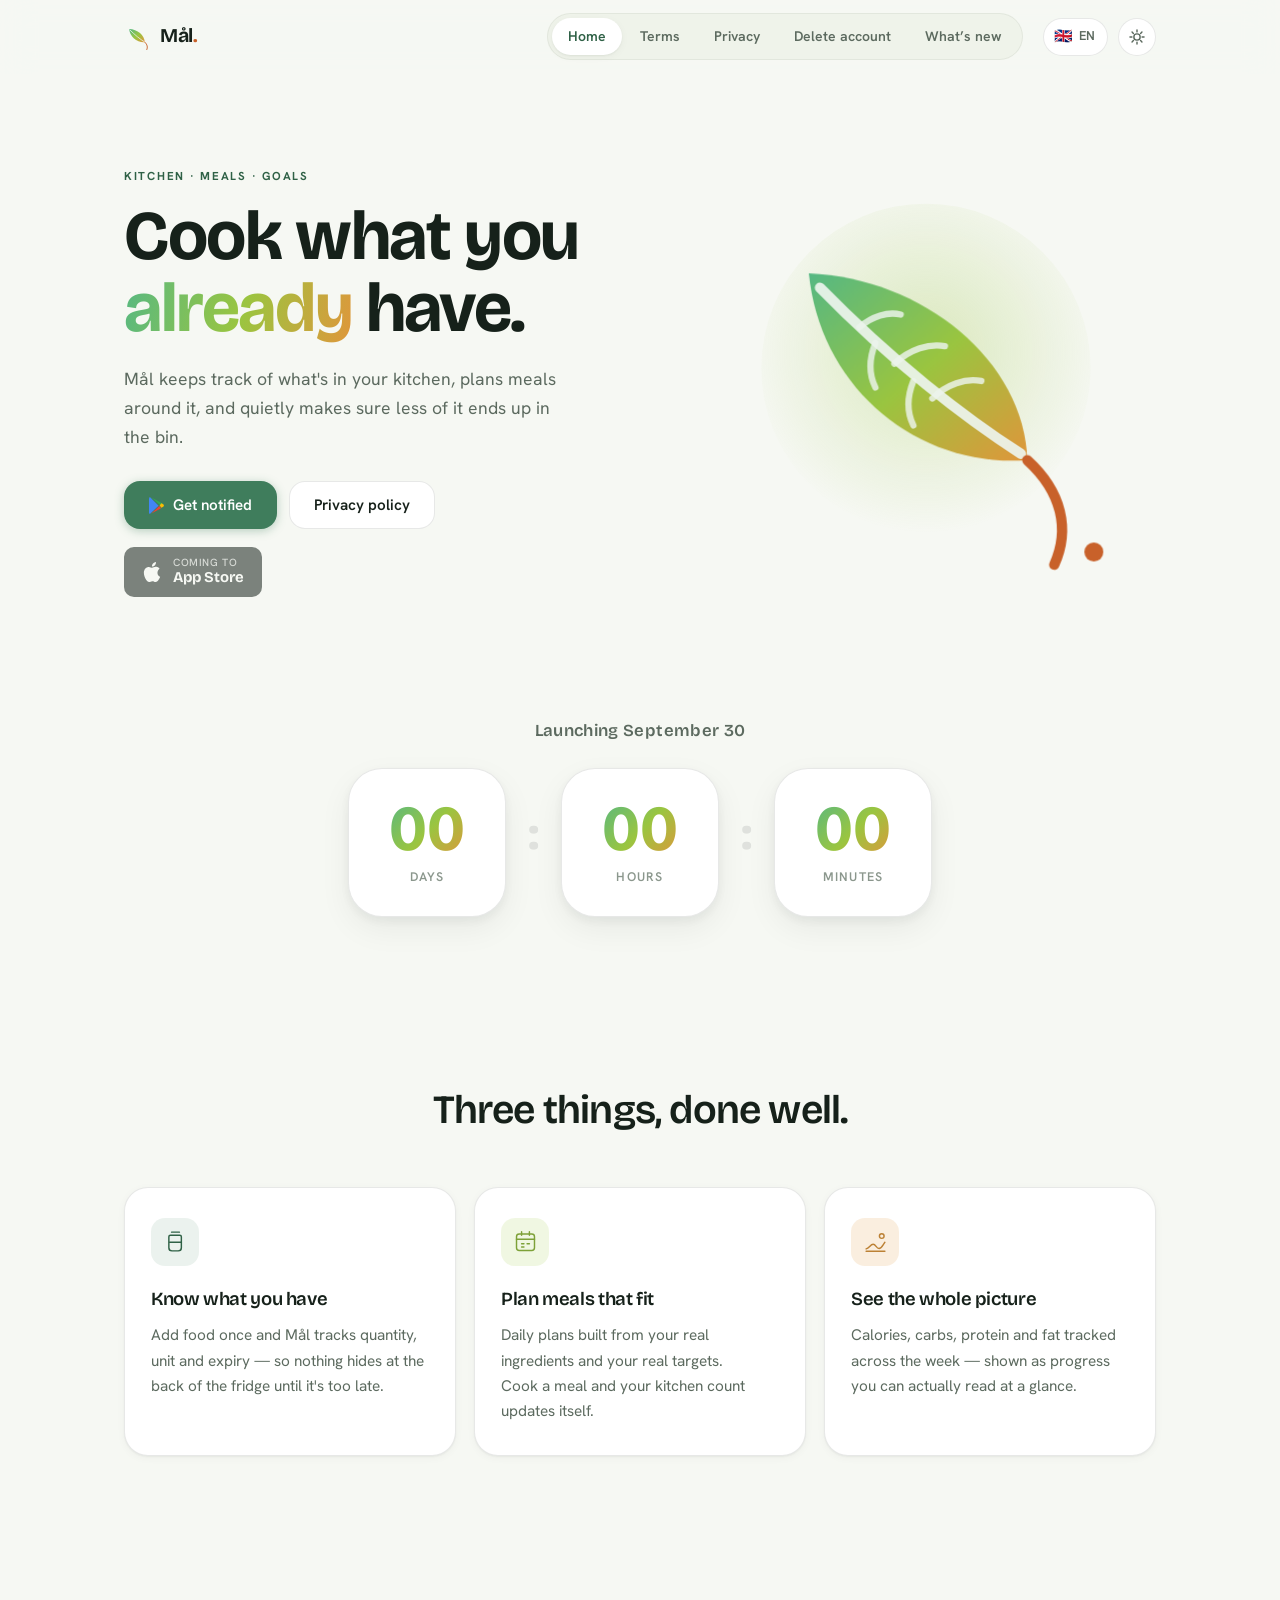
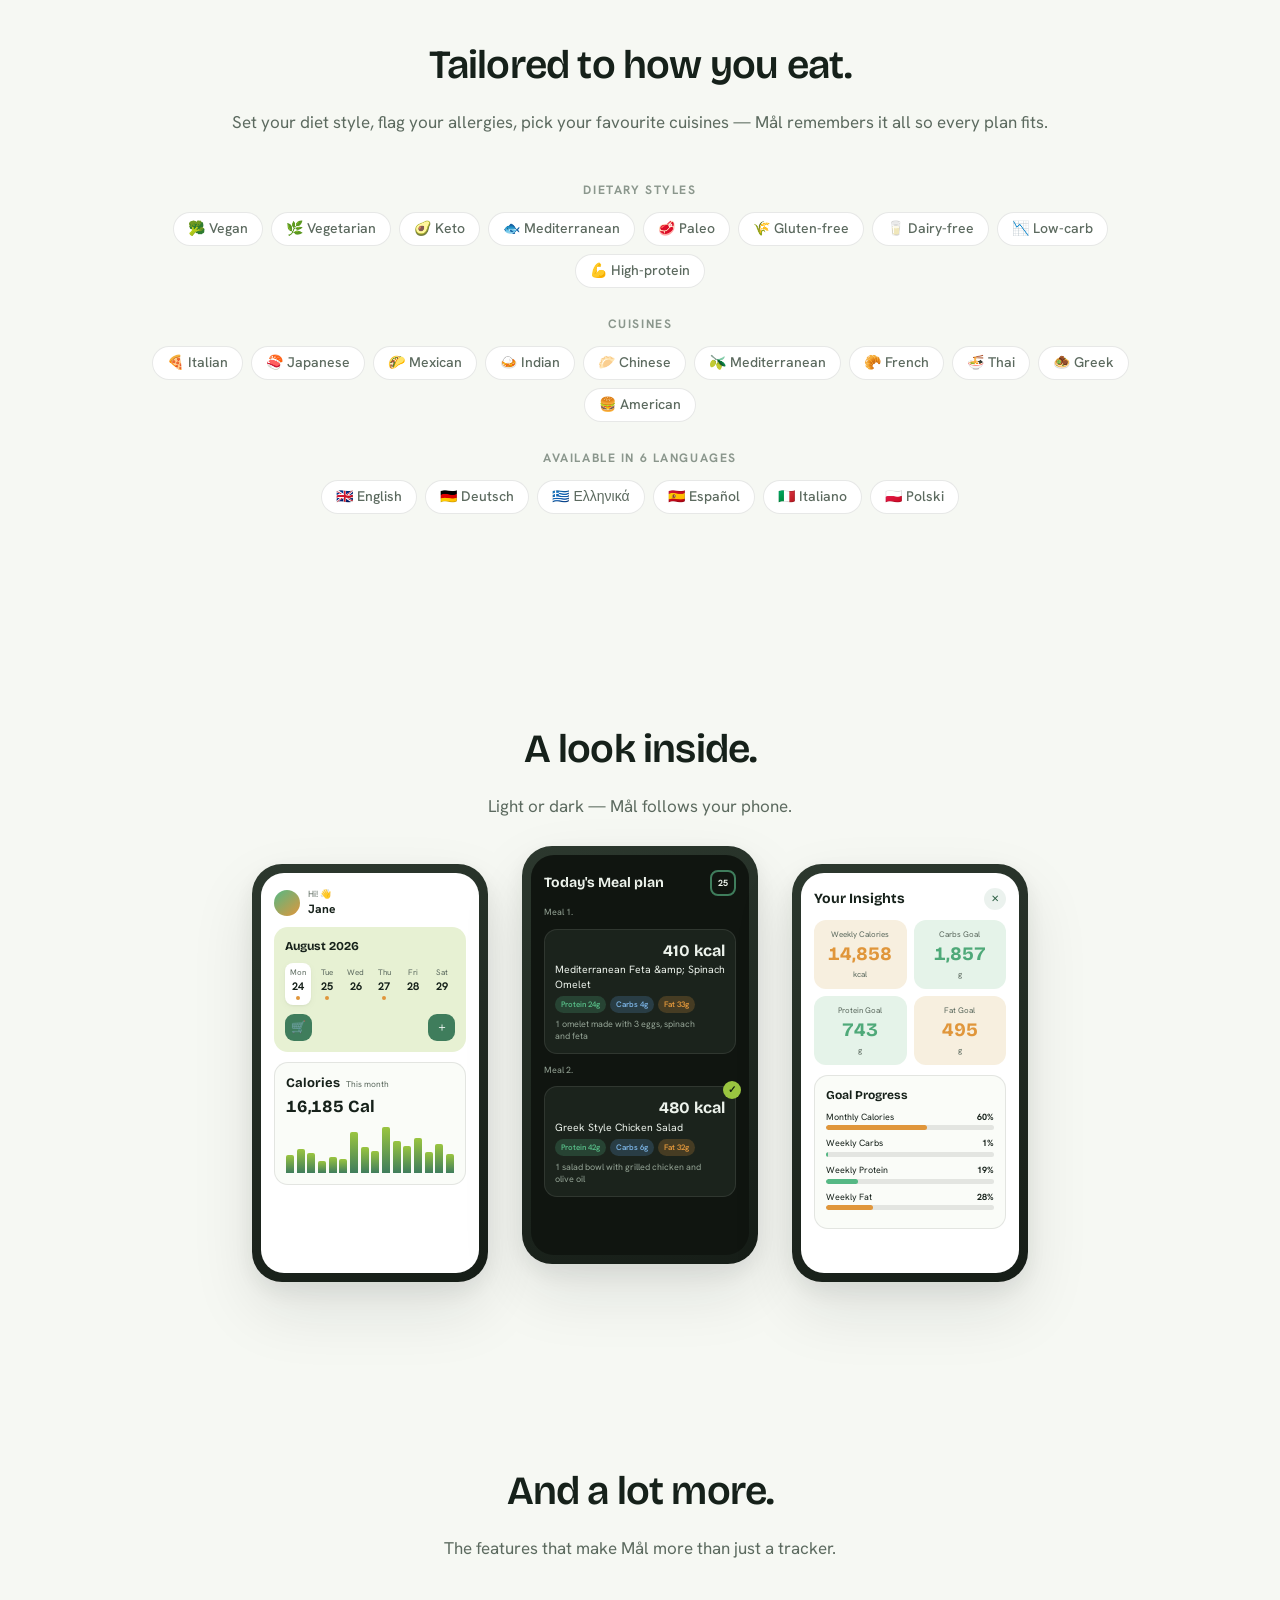
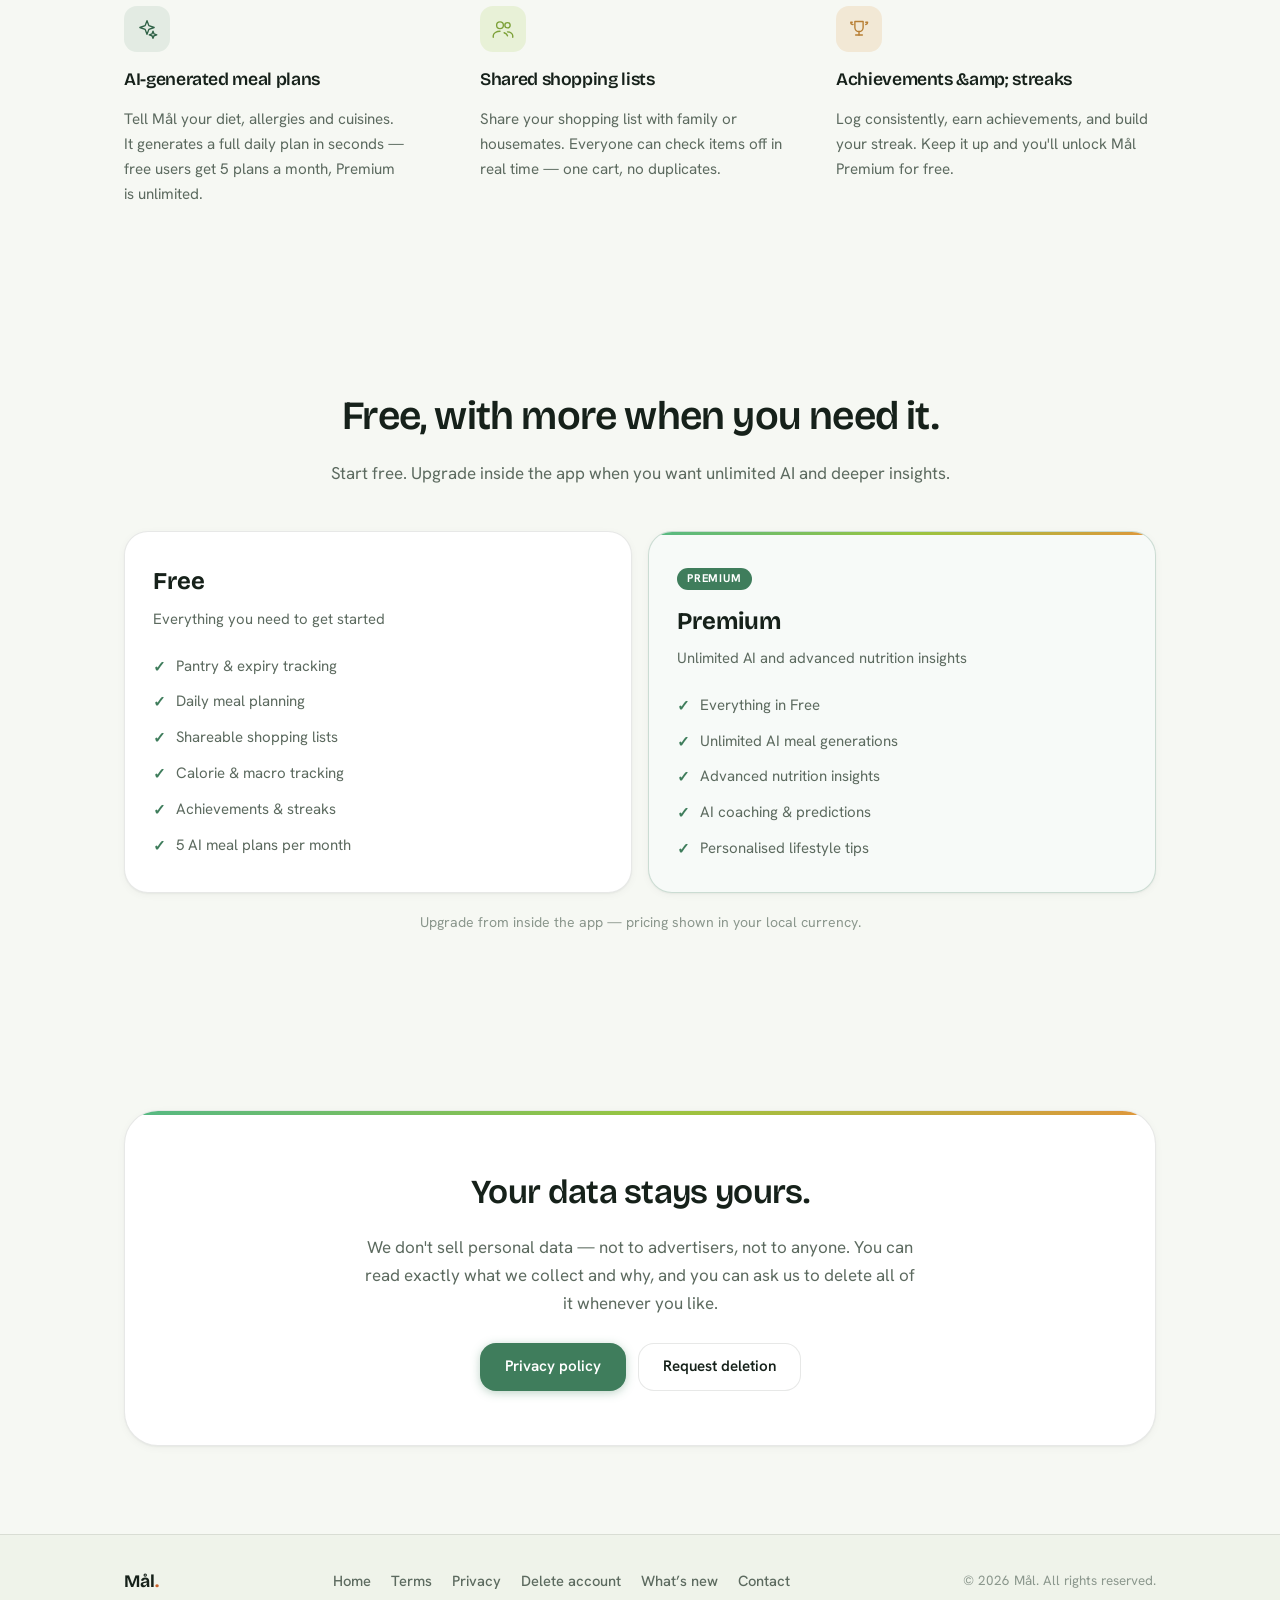
==== index.html @ 72c920ce "Resolve merge conflict - take remote version" ====
﻿<!DOCTYPE html>
<html lang="en">
<head>
<meta charset="UTF-8">
<meta name="viewport" content="width=device-width, initial-scale=1.0">
<title>Mål — Plan meals, waste less</title>
<meta name="description" content="Mål helps you plan meals around what you already have. Track your kitchen, hit your nutrition goals, and throw less away.">
<meta name="theme-color" content="#1F3D2B">

<meta property="og:title" content="Mål — Plan meals, waste less">
<meta property="og:description" content="Plan meals around what you already have. Track your kitchen, hit your goals, throw less away.">
<meta property="og:type" content="website">
<meta property="og:url" content="https://harryking87.github.io/pantree-policy/">

<link rel="icon" href="assets/img/favicon.svg" type="image/svg+xml">
<link rel="apple-touch-icon" sizes="180x180" href="assets/img/apple-touch-icon.png">

<link rel="preconnect" href="https://fonts.googleapis.com">
<link rel="preconnect" href="https://fonts.gstatic.com" crossorigin>
<link href="https://fonts.googleapis.com/css2?family=Bricolage+Grotesque:opsz,wght@12..96,500;12..96,600;12..96,700&family=Hanken+Grotesk:wght@400;500;600;700&display=swap" rel="stylesheet">

<link rel="stylesheet" href="assets/css/styles.css?v=0.5.8">

<!-- Apply the saved theme before first paint, otherwise anyone who has
     toggled to dark sees a flash of the light theme on every load.
     Must stay inline and blocking, and must stay above the stylesheet's
     first use. Colour transitions stay off until after load (see .theme-anim). -->
<script>
  (function () {
    try {
      var t = localStorage.getItem('mal-theme');
      if (t === 'dark' || t === 'light') {
        document.documentElement.setAttribute('data-theme', t);
      }
    } catch (e) { /* storage blocked — fall through to the OS preference */ }
  })();
</script>
</head>
<body>

<a class="skip-link" href="#view-root" data-i18n="nav.skip">Skip to content</a>

<!-- ══════════════════════ TOP BAR ══════════════════════ -->
<header class="topbar" id="topbar">
  <div class="topbar-inner">

    <a class="wordmark" href="#/" data-link="home" aria-label="Mål — home">
      <span class="wordmark-leaf" aria-hidden="true">
        <svg viewBox="0 0 200 200" role="presentation">
          <defs>
            <linearGradient id="wm-grad" x1="0" y1="0" x2="1" y2="1">
              <stop offset="0%"   stop-color="#55B884"/>
              <stop offset="52%"  stop-color="#9AC540"/>
              <stop offset="100%" stop-color="#E0963B"/>
            </linearGradient>
          </defs>
          <path d="M38,44 C100,46 152,90 154,142 C96,146 44,104 38,44 Z" fill="url(#wm-grad)"/>
          <path d="M44,52 C82,90 120,120 150,139" fill="none" stroke="#EAF3EC" stroke-width="7" stroke-linecap="round" opacity=".85"/>
          <path d="M154,142 C173,159 177,180 169,197" fill="none" stroke="#C8612A" stroke-width="7" stroke-linecap="round"/>
        </svg>
      </span>
      <span class="wordmark-text">Mål<span class="wordmark-dot">.</span></span>
    </a>

    <nav class="tabs" id="tabs" aria-label="Sections">
      <span class="tab-pill" id="tab-pill" aria-hidden="true"></span>
      <a class="tab" href="#/"        data-link="home"     role="tab" data-i18n="nav.home">Home</a>
      <a class="tab" href="#/terms"   data-link="terms"    role="tab" data-i18n="nav.terms">Terms</a>
      <a class="tab" href="#/privacy" data-link="privacy"  role="tab" data-i18n="nav.privacy">Privacy</a>
      <a class="tab" href="#/delete"  data-link="delete"   role="tab" data-i18n-html="nav.delete">Delete&nbsp;account</a>
      <a class="tab" href="#/releases" data-link="releases" role="tab" data-i18n-html="nav.releases">What&#8217;s&nbsp;new</a>
    </nav>

    <div class="topbar-controls">
      <div class="lang-switch" id="lang-switch">
        <button class="lang-toggle" id="lang-toggle" type="button" aria-haspopup="listbox" aria-expanded="false" aria-label="Change language" title="Change language" data-i18n-attr-aria-label="nav.langToggle" data-i18n-attr-title="nav.langToggle">
          <span class="lang-flag" id="lang-flag" aria-hidden="true">🇬🇧</span>
          <span class="lang-code" id="lang-code">EN</span>
        </button>
        <ul class="lang-menu" id="lang-menu" role="listbox" aria-label="Select language" hidden>
          <li role="option" data-lang="en"><span aria-hidden="true">🇬🇧</span> English</li>
          <li role="option" data-lang="de"><span aria-hidden="true">🇩🇪</span> Deutsch</li>
          <li role="option" data-lang="el"><span aria-hidden="true">🇬🇷</span> Ελληνικά</li>
          <li role="option" data-lang="es"><span aria-hidden="true">🇪🇸</span> Español</li>
          <li role="option" data-lang="it"><span aria-hidden="true">🇮🇹</span> Italiano</li>
          <li role="option" data-lang="pl"><span aria-hidden="true">🇵🇱</span> Polski</li>
        </ul>
      </div>

      <button class="theme-toggle" id="theme-toggle" type="button" aria-label="Switch colour theme" title="Switch colour theme" data-i18n-attr-aria-label="nav.themeToggle" data-i18n-attr-title="nav.themeToggle">
        <svg class="ico-sun" viewBox="0 0 24 24" aria-hidden="true"><circle cx="12" cy="12" r="4.2"/><g stroke-linecap="round"><path d="M12 2.6v2.6"/><path d="M12 18.8v2.6"/><path d="M2.6 12h2.6"/><path d="M18.8 12h2.6"/><path d="M5.4 5.4l1.8 1.8"/><path d="M16.8 16.8l1.8 1.8"/><path d="M18.6 5.4l-1.8 1.8"/><path d="M7.2 16.8l-1.8 1.8"/></g></svg>
        <svg class="ico-moon" viewBox="0 0 24 24" aria-hidden="true"><path d="M20 14.2A8.2 8.2 0 019.8 4a8.4 8.4 0 108.9 12.6"/></svg>
      </button>
    </div>

  </div>
</header>


<main id="view-root">

<!-- ══════════════════════ HOME ══════════════════════ -->
<section class="view" data-view="home" aria-labelledby="home-h1">

  <div class="hero">
    <div class="hero-copy">
      <p class="eyebrow" data-stagger="1" data-i18n="home.eyebrow">Kitchen · Meals · Goals</p>
      <h1 class="hero-title" id="home-h1" data-stagger="2" data-i18n-html="home.heroTitle">
        Cook what you<br><em>already</em> have.
      </h1>
      <p class="hero-sub" data-stagger="3" data-i18n="home.heroSub">
        Mål keeps track of what's in your kitchen, plans meals around it,
        and quietly makes sure less of it ends up in the bin.
      </p>
      <div class="hero-actions" data-stagger="4">
        <a class="btn btn-primary" href="https://play.google.com/store/apps/details?id=com.harry.pantree" target="_blank" rel="noopener noreferrer" data-i18n-attr-aria-label="home.ctaPlayAria" aria-label="Google Play Store"><svg viewBox="0 0 24 24" aria-hidden="true" style="width:17px;height:17px;vertical-align:middle;margin-right:7px;display:inline-block;flex-shrink:0"><path fill="#4285F4" d="M1.22,0L13.47,12.25L1.22,24C0.5,23.56 0,22.79 0,21.87V2.13C0,1.21 0.5,0.44 1.22,0Z"/><path fill="#34A853" d="M3.38,0.55L19.66,9.42L17.05,12.66Z"/><path fill="#FBBC04" d="M19.95,10.08L17.58,8.76L14.97,12L17.58,15.24L19.95,13.92C20.64,13.62 21.09,12.96 21.09,12 21.09,11.04 20.64,10.38 19.95,10.08Z"/><path fill="#EA4335" d="M3.38,23.45L17.05,16L14.44,12.76Z"/></svg><span data-i18n="home.ctaPlay">Get notified</span></a>
        <a class="btn btn-ghost" href="#/privacy" data-link="privacy" data-i18n="common.privacyPolicy">Privacy policy</a>
      </div>
      <div class="store-badges" data-stagger="6" aria-label="Also available on">
        <a class="store-badge store-badge--ios" href="#" aria-label="App Store — coming soon" tabindex="-1">
          <svg viewBox="0 0 814 1000" aria-hidden="true"><path fill="currentColor" d="M788.1 340.9c-5.8 4.5-108.2 62.2-108.2 190.5 0 148.4 130.3 200.9 134.2 202.2-.6 3.2-20.7 71.9-68.7 141.9-42.8 61.6-87.5 123.1-155.5 123.1s-85.5-39.5-164-39.5c-76.5 0-103.7 40.8-165.9 40.8s-105.6-57-155.5-127C46.7 790.7 0 663 0 541.8c0-194.4 126.4-297.5 250.8-297.5 66.1 0 121.2 43.4 162.7 43.4 39.5 0 101.1-46 176.3-46 28.5 0 130.9 2.6 198.3 99.2zm-234-181.5c31.1-36.9 53.1-88.1 53.1-139.3 0-7.1-.6-14.3-1.9-20.1-50.6 1.9-110.8 33.7-147.1 75.8-28.5 32.4-55.1 83.6-55.1 135.5 0 7.8 1.3 15.6 1.9 18.1 3.2.6 8.4 1.3 13.6 1.3 45.4 0 102.5-30.4 135.5-71.3z"/></svg>
          <span class="badge-copy">
            <span class="badge-label" data-i18n="home.comingTo">Coming to</span>
            <span class="badge-name">App Store</span>
          </span>
        </a>
      </div>
    </div>

    <div class="hero-leaf" data-stagger="5" aria-hidden="true">
      <svg viewBox="0 0 240 240" class="leafmark" id="leafmark">
        <defs>
          <linearGradient id="leaf-grad" x1="0" y1="0" x2="1" y2="1">
            <stop offset="0%"   stop-color="#55B884"/>
            <stop offset="52%"  stop-color="#9AC540"/>
            <stop offset="100%" stop-color="#E0963B"/>
          </linearGradient>
          <radialGradient id="leaf-glow" cx="50%" cy="45%" r="55%">
            <stop offset="0%"   stop-color="#9AC540" stop-opacity=".30"/>
            <stop offset="100%" stop-color="#9AC540" stop-opacity="0"/>
          </radialGradient>
        </defs>

        <circle class="leaf-halo" cx="120" cy="112" r="104" fill="url(#leaf-glow)"/>

        <g class="leaf-body">
          <path class="leaf-blade"
                d="M46,52 C118,55 182,107 184,170 C114,175 53,124 46,52 Z"
                fill="url(#leaf-grad)"/>

          <path class="vein vein-main" pathLength="1" style="--d:.42s" d="M53,61 C98,107 144,143 180,166"/>
          <path class="vein" pathLength="1" style="--d:.72s" d="M78,86 C86,79 96,76 104,78"/>
          <path class="vein" pathLength="1" style="--d:.82s" d="M100,109 C110,100 122,96 132,98"/>
          <path class="vein" pathLength="1" style="--d:.92s" d="M124,131 C133,122 145,118 155,120"/>
          <path class="vein" pathLength="1" style="--d:1.00s" d="M88,96 C84,106 84,116 88,124"/>
          <path class="vein" pathLength="1" style="--d:1.08s" d="M112,120 C108,130 108,140 112,148"/>

          <path class="leaf-stem" pathLength="1" d="M184,170 C206,190 211,214 201,236"/>
          <circle class="leaf-dot" cx="226" cy="228" r="6"/>
        </g>
      </svg>
    </div>
  </div>

  <!-- ─────────── countdown ─────────── -->
  <div class="countdown-section reveal" aria-live="polite">
    <div class="countdown-label">Launching September 30</div>
    <div class="countdown-boxes">
      <div class="countdown-box">
        <div class="countdown-value" id="countdown-days">00</div>
        <div class="countdown-unit">Days</div>
      </div>
      <div class="countdown-sep">:</div>
      <div class="countdown-box">
        <div class="countdown-value" id="countdown-hours">00</div>
        <div class="countdown-unit">Hours</div>
      </div>
      <div class="countdown-sep">:</div>
      <div class="countdown-box">
        <div class="countdown-value" id="countdown-minutes">00</div>
        <div class="countdown-unit">Minutes</div>
      </div>
    </div>
  </div>

  <!-- ─────────── what it does ─────────── -->
  <div class="section">
    <h2 class="sec-title reveal" data-i18n="home.section1Title">Three things, done well.</h2>

    <div class="cards">
      <article class="card reveal">
        <span class="card-ico ico-jar" aria-hidden="true">
          <svg viewBox="0 0 32 32"><path d="M11 4h10M10.5 8h11a2 2 0 012 2v14a4 4 0 01-4 4h-8a4 4 0 01-4-4V10a2 2 0 012-2Z"/><path d="M8.5 17h15"/></svg>
        </span>
        <h3 data-i18n="home.card1Title">Know what you have</h3>
        <p data-i18n="home.card1Body">Add food once and Mål tracks quantity, unit and expiry — so nothing hides at the back of the fridge until it's too late.</p>
      </article>

      <article class="card reveal">
        <span class="card-ico ico-plan" aria-hidden="true">
          <svg viewBox="0 0 32 32"><rect x="4.5" y="6.5" width="23" height="21" rx="3.5"/><path d="M4.5 13h23M11 3.5V8M21 3.5V8"/><path d="M11 19h3M18 19h3M11 23h3"/></svg>
        </span>
        <h3 data-i18n="home.card2Title">Plan meals that fit</h3>
        <p data-i18n="home.card2Body">Daily plans built from your real ingredients and your real targets. Cook a meal and your kitchen count updates itself.</p>
      </article>

      <article class="card reveal">
        <span class="card-ico ico-goal" aria-hidden="true">
          <svg viewBox="0 0 32 32"><path d="M4 25.5c4-1 5.5-6 9-6s4 5.5 7.5 5.5 4.5-4 7.5-8"/><circle cx="24" cy="9" r="3"/><path d="M4 28.5h24"/></svg>
        </span>
        <h3 data-i18n="home.card3Title">See the whole picture</h3>
        <p data-i18n="home.card3Body">Calories, carbs, protein and fat tracked across the week — shown as progress you can actually read at a glance.</p>
      </article>
    </div>
  </div>

  <!-- ─────────── personalisation ─────────── -->
  <div class="section personalize">
    <h2 class="sec-title reveal" data-i18n="home.personalizeTitle">Tailored to how you eat.</h2>
    <p class="sec-sub reveal" data-i18n="home.personalizeSub">Set your diet style, flag your allergies, pick your favourite cuisines — Mål remembers it all so every plan fits.</p>

    <div class="pill-group reveal">
      <p class="pill-group-label" data-i18n="home.dietaryStylesLabel">Dietary styles</p>
      <div class="pill-strip">
        <span class="diet-pill" data-i18n-html="home.diet1">🥦 Vegan</span>
        <span class="diet-pill" data-i18n-html="home.diet2">🌿 Vegetarian</span>
        <span class="diet-pill" data-i18n-html="home.diet3">🥑 Keto</span>
        <span class="diet-pill" data-i18n-html="home.diet4">🐟 Mediterranean</span>
        <span class="diet-pill" data-i18n-html="home.diet5">🥩 Paleo</span>
        <span class="diet-pill" data-i18n-html="home.diet6">🌾 Gluten-free</span>
        <span class="diet-pill" data-i18n-html="home.diet7">🥛 Dairy-free</span>
        <span class="diet-pill" data-i18n-html="home.diet8">📉 Low-carb</span>
        <span class="diet-pill" data-i18n-html="home.diet9">💪 High-protein</span>
      </div>
    </div>

    <div class="pill-group reveal">
      <p class="pill-group-label" data-i18n="home.cuisinesLabel">Cuisines</p>
      <div class="pill-strip">
        <span class="diet-pill" data-i18n-html="home.cuisine1">🍕 Italian</span>
        <span class="diet-pill" data-i18n-html="home.cuisine2">🍣 Japanese</span>
        <span class="diet-pill" data-i18n-html="home.cuisine3">🌮 Mexican</span>
        <span class="diet-pill" data-i18n-html="home.cuisine4">🍛 Indian</span>
        <span class="diet-pill" data-i18n-html="home.cuisine5">🥟 Chinese</span>
        <span class="diet-pill" data-i18n-html="home.cuisine6">🫒 Mediterranean</span>
        <span class="diet-pill" data-i18n-html="home.cuisine7">🥐 French</span>
        <span class="diet-pill" data-i18n-html="home.cuisine8">🍜 Thai</span>
        <span class="diet-pill" data-i18n-html="home.cuisine9">🧆 Greek</span>
        <span class="diet-pill" data-i18n-html="home.cuisine10">🍔 American</span>
      </div>
    </div>

    <div class="pill-group reveal">
      <p class="pill-group-label" data-i18n="home.languagesLabel">Available in 6 languages</p>
      <div class="pill-strip">
        <span class="diet-pill">🇬🇧 English</span>
        <span class="diet-pill">🇩🇪 Deutsch</span>
        <span class="diet-pill">🇬🇷 Ελληνικά</span>
        <span class="diet-pill">🇪🇸 Español</span>
        <span class="diet-pill">🇮🇹 Italiano</span>
        <span class="diet-pill">🇵🇱 Polski</span>
      </div>
    </div>
  </div>

  <!-- ─────────── screens ─────────── -->
  <div class="section section-screens">
    <h2 class="sec-title reveal" data-i18n="home.screensTitle">A look inside.</h2>
    <p class="sec-sub reveal" data-i18n="home.screensSub">Light or dark — Mål follows your phone.</p>

    <div class="phones">

      <!-- phone 1 : dashboard -->
      <div class="phone phone-a reveal" aria-hidden="true">
        <div class="phone-screen">
          <div class="ph-greet"><span class="ph-avatar"></span><div><span class="ph-hi" data-i18n="home.phoneHi">Hi! 👋</span><strong>Jane</strong></div></div>

          <div class="ph-cal">
            <div class="ph-cal-month" data-i18n="home.phoneMonth">August 2026</div>
            <div class="ph-cal-days">
              <span class="on"><i data-i18n="home.dayMon">Mon</i><b>24</b><u></u></span>
              <span><i data-i18n="home.dayTue">Tue</i><b>25</b><u></u></span>
              <span><i data-i18n="home.dayWed">Wed</i><b>26</b></span>
              <span><i data-i18n="home.dayThu">Thu</i><b>27</b><u></u></span>
              <span><i data-i18n="home.dayFri">Fri</i><b>28</b></span>
              <span><i data-i18n="home.daySat">Sat</i><b>29</b></span>
            </div>
            <div class="ph-cal-btns"><span class="ph-fab">🛒</span><span class="ph-fab">＋</span></div>
          </div>

          <div class="ph-card">
            <div class="ph-card-head"><strong data-i18n="home.phoneCalories">Calories</strong><span data-i18n="home.phoneThisMonth">This month</span></div>
            <div class="ph-cal-total">16,185 Cal</div>
            <div class="ph-spark">
              <i style="--h:38%"></i><i style="--h:52%"></i><i style="--h:44%"></i><i style="--h:26%"></i>
              <i style="--h:34%"></i><i style="--h:30%"></i><i style="--h:88%"></i><i style="--h:56%"></i>
              <i style="--h:48%"></i><i style="--h:100%"></i><i style="--h:70%"></i><i style="--h:58%"></i>
              <i style="--h:76%"></i><i style="--h:46%"></i><i style="--h:62%"></i><i style="--h:40%"></i>
            </div>
          </div>
        </div>
      </div>

      <!-- phone 2 : meal plan (dark) -->
      <div class="phone phone-b is-dark reveal" aria-hidden="true">
        <div class="phone-screen">
          <div class="ph-sheet-head"><strong data-i18n="home.phoneMealPlanTitle">Today's Meal plan</strong><span class="ph-ring">25</span></div>

          <span class="ph-meal-n" data-i18n="home.phoneMeal1">Meal 1.</span>
          <div class="ph-meal">
            <div class="ph-kcal">410 kcal</div>
            <div class="ph-meal-name" data-i18n="home.phoneMealName1">Mediterranean Feta &amp; Spinach Omelet</div>
            <div class="ph-chips"><em class="p" data-i18n-html="home.phoneMacroProtein24">Protein 24g</em><em class="c" data-i18n-html="home.phoneMacroCarbs4">Carbs 4g</em><em class="f" data-i18n-html="home.phoneMacroFat33">Fat 33g</em></div>
            <p data-i18n="home.phoneMealDesc1">1 omelet made with 3 eggs, spinach and feta</p>
          </div>

          <span class="ph-meal-n" data-i18n="home.phoneMeal2">Meal 2.</span>
          <div class="ph-meal">
            <span class="ph-tick">✓</span>
            <div class="ph-kcal">480 kcal</div>
            <div class="ph-meal-name" data-i18n="home.phoneMealName2">Greek Style Chicken Salad</div>
            <div class="ph-chips"><em class="p" data-i18n-html="home.phoneMacroProtein42">Protein 42g</em><em class="c" data-i18n-html="home.phoneMacroCarbs6">Carbs 6g</em><em class="f" data-i18n-html="home.phoneMacroFat32">Fat 32g</em></div>
            <p data-i18n="home.phoneMealDesc2">1 salad bowl with grilled chicken and olive oil</p>
          </div>
        </div>
      </div>

      <!-- phone 3 : insights -->
      <div class="phone phone-c reveal" aria-hidden="true">
        <div class="phone-screen">
          <div class="ph-sheet-head"><strong data-i18n="home.phoneInsightsTitle">Your Insights</strong><span class="ph-x">✕</span></div>

          <div class="ph-tiles">
            <div class="ph-tile warm"><span data-i18n="home.phoneTile1">Weekly Calories</span><b data-count="14858">14858</b><i>kcal</i></div>
            <div class="ph-tile cool"><span data-i18n="home.phoneTile2">Carbs Goal</span><b data-count="1857">1857</b><i>g</i></div>
            <div class="ph-tile cool"><span data-i18n="home.phoneTile3">Protein Goal</span><b data-count="743">743</b><i>g</i></div>
            <div class="ph-tile warm"><span data-i18n="home.phoneTile4">Fat Goal</span><b data-count="495">495</b><i>g</i></div>
          </div>

          <div class="ph-card">
            <strong class="ph-gp-title" data-i18n="home.phoneGoalProgress">Goal Progress</strong>
            <div class="ph-bar"><span data-i18n="home.phoneBar1">Monthly Calories</span><b>60%</b><u class="warm" style="--w:60%"></u></div>
            <div class="ph-bar"><span data-i18n="home.phoneBar2">Weekly Carbs</span><b>1%</b><u class="cool" style="--w:1%"></u></div>
            <div class="ph-bar"><span data-i18n="home.phoneBar3">Weekly Protein</span><b>19%</b><u class="cool" style="--w:19%"></u></div>
            <div class="ph-bar"><span data-i18n="home.phoneBar4">Weekly Fat</span><b>28%</b><u class="warm" style="--w:28%"></u></div>
          </div>
        </div>
      </div>

    </div>
  </div>

  <!-- ─────────── extra features ─────────── -->
  <div class="section">
    <h2 class="sec-title reveal" data-i18n="home.moreTitle">And a lot more.</h2>
    <p class="sec-sub reveal" data-i18n="home.moreSub">The features that make Mål more than just a tracker.</p>

    <div class="features-grid">

      <div class="feat reveal">
        <span class="feat-ico" aria-hidden="true">
          <svg viewBox="0 0 32 32"><path d="M16 5 L18.5 11.5 L25.5 14 L18.5 16.5 L16 23 L13.5 16.5 L6.5 14 L13.5 11.5 Z"/><path d="M24 19 L25.3 22.5 L29 23.8 L25.3 25 L24 28.5 L22.7 25 L19 23.8 L22.7 22.5 Z"/></svg>
        </span>
        <h3 data-i18n="home.feat1Title">AI-generated meal plans</h3>
        <p data-i18n="home.feat1Body">Tell Mål your diet, allergies and cuisines. It generates a full daily plan in seconds — free users get 5 plans a month, Premium is unlimited.</p>
      </div>

      <div class="feat reveal">
        <span class="feat-ico" aria-hidden="true">
          <svg viewBox="0 0 32 32"><circle cx="12" cy="11" r="4.5"/><path d="M3 27v-2c0-3.5 4.5-6 9-6"/><circle cx="22" cy="11" r="3.5"/><path d="M29 27v-2c0-3-3.5-5.2-7-5.2"/><path d="M17.5 21c2 .7 4 2 4.5 4"/></svg>
        </span>
        <h3 data-i18n="home.feat2Title">Shared shopping lists</h3>
        <p data-i18n="home.feat2Body">Share your shopping list with family or housemates. Everyone can check items off in real time — one cart, no duplicates.</p>
      </div>

      <div class="feat reveal">
        <span class="feat-ico" aria-hidden="true">
          <svg viewBox="0 0 32 32"><path d="M10.5 6h11v8a5.5 5.5 0 01-11 0V6z"/><path d="M7 7H5a3 3 0 003 3"/><path d="M25 7h2.5a3 3 0 01-2.5 3"/><path d="M16 19v5"/><path d="M11.5 24h9"/></svg>
        </span>
        <h3 data-i18n="home.feat3Title">Achievements &amp; streaks</h3>
        <p data-i18n="home.feat3Body">Log consistently, earn achievements, and build your streak. Keep it up and you'll unlock Mål Premium for free.</p>
      </div>

    </div>
  </div>

  <!-- ─────────── free vs premium ─────────── -->
  <div class="section">
    <h2 class="sec-title reveal" data-i18n="home.plansTitle">Free, with more when you need it.</h2>
    <p class="sec-sub reveal" data-i18n="home.plansSub">Start free. Upgrade inside the app when you want unlimited AI and deeper insights.</p>

    <div class="plan-compare">

      <div class="plan-card reveal">
        <div class="plan-name" data-i18n="home.freePlanName">Free</div>
        <div class="plan-tagline" data-i18n="home.freePlanTagline">Everything you need to get started</div>
        <ul class="plan-list">
          <li data-i18n-html="home.freeItem1">Pantry &amp; expiry tracking</li>
          <li data-i18n="home.freeItem2">Daily meal planning</li>
          <li data-i18n="home.freeItem3">Shareable shopping lists</li>
          <li data-i18n-html="home.freeItem4">Calorie &amp; macro tracking</li>
          <li data-i18n-html="home.freeItem5">Achievements &amp; streaks</li>
          <li data-i18n="home.freeItem6">5 AI meal plans per month</li>
        </ul>
      </div>

      <div class="plan-card is-premium reveal">
        <span class="plan-badge" data-i18n="home.premiumPlanBadge">Premium</span>
        <div class="plan-name" data-i18n="home.premiumPlanName">Premium</div>
        <div class="plan-tagline" data-i18n="home.premiumPlanTagline">Unlimited AI and advanced nutrition insights</div>
        <ul class="plan-list">
          <li data-i18n="home.premiumItem1">Everything in Free</li>
          <li data-i18n="home.premiumItem2">Unlimited AI meal generations</li>
          <li data-i18n="home.premiumItem3">Advanced nutrition insights</li>
          <li data-i18n-html="home.premiumItem4">AI coaching &amp; predictions</li>
          <li data-i18n="home.premiumItem5">Personalised lifestyle tips</li>
        </ul>
      </div>

    </div>
    <p class="plan-note" data-i18n="home.planNote">Upgrade from inside the app — pricing shown in your local currency.</p>
  </div>

  <!-- ─────────── closing note ─────────── -->
  <div class="section">
    <div class="note reveal">
      <h2 data-i18n="home.closingTitle">Your data stays yours.</h2>
      <p data-i18n="home.closingBody">We don't sell personal data — not to advertisers, not to anyone. You can read exactly what we collect and why, and you can ask us to delete all of it whenever you like.</p>
      <div class="note-actions">
        <a class="btn btn-primary" href="#/privacy" data-link="privacy" data-i18n="common.privacyPolicy">Privacy policy</a>
        <a class="btn btn-ghost" href="#/delete" data-link="delete" data-i18n="common.requestDeletion">Request deletion</a>
      </div>
    </div>
  </div>

</section>


<!-- ══════════════════════ TERMS ══════════════════════ -->
<section class="view" data-view="terms" aria-labelledby="terms-h1" hidden>

  <div class="doc-hero">
    <p class="eyebrow" data-i18n="terms.eyebrow">Legal · App Terms</p>
    <h1 class="doc-title" id="terms-h1" data-i18n="terms.title">Terms &amp; Conditions</h1>
    <p class="doc-sub" data-i18n="terms.sub">The rules for using Mål — written plainly so you know what you're agreeing to.</p>
    <span class="pill" data-i18n="terms.lastUpdated">Last updated August 2026</span>
  </div>

  <div class="doc">

    <div class="intro-card" data-i18n="terms.intro">
      By downloading, installing or using Mål you agree to these Terms &amp; Conditions. If you do not agree, please do not use the app.
    </div>

    <section class="jar reveal">
      <div class="jar-label"><span class="jar-number">01</span><h2 class="jar-title" data-i18n="terms.s1Title">Using Mål</h2></div>
      <div class="jar-body">
        <p data-i18n="terms.s1P1">We grant you a limited, non-exclusive, non-transferable licence to use Mål for personal, non-commercial purposes. You may not:</p>
        <ul>
          <li data-i18n="terms.s1Li1">Reverse-engineer, decompile, or attempt to access the source code.</li>
          <li data-i18n="terms.s1Li2">Modify, adapt, or create derivative works from the app.</li>
          <li data-i18n="terms.s1Li3">Use Mål for commercial purposes without our written permission.</li>
          <li data-i18n="terms.s1Li4">Attempt to gain unauthorised access to our servers or another user's account.</li>
          <li data-i18n="terms.s1Li5">Transmit malware, spam, or any code that could harm other users or our systems.</li>
          <li data-i18n="terms.s1Li6">Scrape, harvest, or systematically collect data from the app.</li>
        </ul>
      </div>
    </section>

    <section class="jar reveal">
      <div class="jar-label"><span class="jar-number">02</span><h2 class="jar-title" data-i18n="terms.s2Title">Your Account</h2></div>
      <div class="jar-body">
        <p data-i18n="terms.s2P1">You must be at least 13 years old to create an account and must provide accurate, truthful information. You are responsible for keeping your credentials confidential and for all activity that occurs under your account.</p>
        <p data-i18n="terms.s2P2">We reserve the right to suspend or permanently remove accounts that violate these terms, provide false information, or engage in abusive, threatening, or otherwise harmful behaviour.</p>
      </div>
    </section>

    <section class="jar reveal">
      <div class="jar-label"><span class="jar-number">03</span><h2 class="jar-title" data-i18n="terms.s3Title">AI &amp; Nutrition Advice</h2></div>
      <div class="jar-body">
        <p data-i18n-html="terms.s3P1"><strong>How AI is used.</strong> Mål uses artificial intelligence to generate meal plans, recipes, and personalised nutrition insights based on the goals, preferences, and dietary information you provide. These outputs are created dynamically and are intended for general informational and planning purposes only.</p>
        <p data-i18n-html="terms.s3P2"><strong>Not medical or dietary advice.</strong> Nothing generated by Mål — including AI-produced meal plans, recipes, calorie targets, or nutritional breakdowns — constitutes medical advice, diagnosis, or treatment. If you have a health condition, including but not limited to diabetes, cardiovascular disease, eating disorders, kidney disease, pregnancy, or food allergies, consult a qualified healthcare professional before following any recommendation produced by the app.</p>
        <p data-i18n-html="terms.s3P3"><strong>Accuracy and limitations.</strong> AI-generated content may be incorrect, incomplete, or contextually inappropriate. Nutritional figures in particular may not reflect your specific ingredients, brands, cooking methods, or portion sizes. Do not rely on AI outputs as the sole basis for any health or clinical decision.</p>
        <p data-i18n-html="terms.s3P4"><strong>Third-party AI processing.</strong> To generate meal plans and recipes, the dietary preferences and goals you enter are processed by a third-party AI provider. This data is anonymised before transmission — no personally identifiable information is shared with AI providers. See the Privacy Policy for full details.</p>
        <p data-i18n-html="terms.s3P5"><strong>Your responsibility.</strong> You are responsible for the accuracy of the information you supply to Mål. The app is not liable for outputs generated from incomplete, inaccurate, or misleading data you provide.</p>
      </div>
    </section>

    <section class="jar reveal">
      <div class="jar-label"><span class="jar-number">04</span><h2 class="jar-title" data-i18n="terms.s4Title">Subscription &amp; Payment</h2></div>
      <div class="jar-body">
        <p data-i18n-html="terms.s4P1"><strong>Free tier:</strong> includes 5 AI meal generations per calendar month. Credits reset on the 1st of each month and do not carry over.</p>
        <p data-i18n-html="terms.s4P2"><strong>Premium tier:</strong> offers unlimited AI meal generations, advanced insights, and AI coaching. Subscriptions are managed via RevenueCat and renew automatically unless cancelled before the renewal date.</p>
        <p data-i18n="terms.s4P3">Payment card details are handled directly by the App Store or Google Play — we never store them on our servers. Refunds are subject to the relevant app store's policy.</p>
      </div>
    </section>

    <section class="jar reveal">
      <div class="jar-label"><span class="jar-number">05</span><h2 class="jar-title" data-i18n="terms.s5Title">Sharing Features</h2></div>
      <div class="jar-body">
        <p data-i18n="terms.s5P1">Mål lets you share shopping lists and recipes with other users. Sharing is entirely opt-in — recipients must accept before receiving your content, and you can revoke access at any time.</p>
        <p data-i18n="terms.s5P2">Shared content may include your display name and profile image. Do not share sensitive personal information through this feature. We are not responsible for disputes between users regarding shared content.</p>
      </div>
    </section>

    <section class="jar reveal">
      <div class="jar-label"><span class="jar-number">06</span><h2 class="jar-title" data-i18n="terms.s6Title">Intellectual Property</h2></div>
      <div class="jar-body">
        <p data-i18n="terms.s6P1">Mål, its logo, and all original content are owned by Mål or its licensors. You may not use our trademarks or branding without our prior written consent.</p>
        <p data-i18n="terms.s6P2">Content you create — your recipes, notes, and meal data — remains yours. By using Mål you grant us a limited licence to process that content in order to provide the service. By sending us feedback or suggestions you grant us the right to use them without restriction or compensation.</p>
      </div>
    </section>

    <section class="jar reveal">
      <div class="jar-label"><span class="jar-number">07</span><h2 class="jar-title" data-i18n="terms.s7Title">Limitation of Liability</h2></div>
      <div class="jar-body">
        <p data-i18n-html="terms.s7P1">Mål is provided on an <strong>"as is"</strong> and <strong>"as available"</strong> basis. To the maximum extent permitted by law, we are not liable for:</p>
        <ul>
          <li data-i18n="terms.s7Li1">Indirect, incidental, special, or consequential damages.</li>
          <li data-i18n="terms.s7Li2">Loss of data, revenue, or business opportunities.</li>
          <li data-i18n="terms.s7Li3">Interruption or unavailability of the app.</li>
          <li data-i18n="terms.s7Li4">Errors or inaccuracies in nutritional information.</li>
          <li data-i18n="terms.s7Li5">Third-party service outages (Supabase, RevenueCat, Google Gemini API).</li>
        </ul>
        <p data-i18n="terms.s7P2">Where liability cannot be excluded by law, our total liability is limited to the amount you paid for your subscription in the preceding 12 months (or €0 if you are on the free tier).</p>
      </div>
    </section>

    <section class="jar reveal">
      <div class="jar-label"><span class="jar-number">08</span><h2 class="jar-title" data-i18n="terms.s8Title">Governing Law &amp; Contact</h2></div>
      <div class="jar-body">
        <p data-i18n="terms.s8P1">These Terms &amp; Conditions are governed by the laws of the Hellenic Republic (Greece). Any disputes shall be resolved in the courts of Greece.</p>
        <p data-i18n="terms.s8P2">We may update these terms at any time. Changes will be posted in the app with a new "Last updated" date. Continued use of Mål after changes are posted means you accept the revised terms.</p>
        <div class="contact-card">
          <span data-i18n="terms.contactPre">Questions about these terms? Reach us at</span> <a href="mailto:info@pantryapp.com" data-contact-email>info@pantryapp.com</a> <span data-i18n="terms.contactPost">— we aim to respond within 30 days.</span>
        </div>
      </div>
    </section>

  </div>
</section>


<!-- ══════════════════════ PRIVACY ══════════════════════ -->
<section class="view" data-view="privacy" aria-labelledby="privacy-h1" hidden>

  <div class="doc-hero">
    <p class="eyebrow" data-i18n="privacy.eyebrow">Legal · Data &amp; Privacy</p>
    <h1 class="doc-title" id="privacy-h1" data-i18n="privacy.title">Privacy Policy</h1>
    <p class="doc-sub" data-i18n="privacy.sub">How Mål collects, uses, and protects your information — written plainly so you always know what's on the shelf.</p>
    <span class="pill" data-i18n="privacy.lastUpdated">Last updated 20 February 2025</span>
  </div>

  <div class="doc">

    <div class="intro-card" data-i18n="privacy.intro">
      Welcome to Mål! Your privacy is important to us. This policy explains how we collect, use, disclose, and protect your personal information when you use our app. By using Mål, you agree to the practices described below.
    </div>

    <div class="contact-card">
      <strong>App:</strong> Mål (Google Play package <code>com.harry.pantree</code>)<br>
      <strong>Developer / Data controller:</strong> Charalampos Kynigopoulos (ΧΑΡΑΛΑΜΠΟΣ ΚΥΝΗΓΟΠΟΥΛΟΣ)<br>
      <strong>Registered address:</strong> Grigoriou Xenopoulou 19, Thessaloniki 54645, Greece<br>
      <strong>Developer contact (as listed on Google Play):</strong> <a href="mailto:babishh96@hotmail.com">babishh96@hotmail.com</a><br>
      <strong>App support / privacy requests:</strong> <a href="mailto:info@pantryapp.com" data-contact-email>info@pantryapp.com</a>
    </div>

    <section class="jar reveal">
      <div class="jar-label"><span class="jar-number">01</span><h2 class="jar-title" data-i18n="privacy.s1Title">Information We Collect</h2></div>
      <div class="jar-body">
        <p data-i18n="privacy.s1P1">We collect the following types of information:</p>
        <ul>
          <li data-i18n-html="privacy.s1Li1"><strong>Personal information</strong> — when you create an account, we may collect your name, email address, and other necessary details.</li>
          <li data-i18n-html="privacy.s1Li2"><strong>Nutrition &amp; health data</strong> — if you log meals or receive dietary recommendations, we may collect data related to your preferences, goals, and health.</li>
          <li data-i18n-html="privacy.s1Li3"><strong>Pantry data</strong> — information about the food items you store in your virtual pantry, including expiry dates.</li>
          <li data-i18n-html="privacy.s1Li4"><strong>Usage information</strong> — data on how you interact with the app, such as features used and time spent.</li>
          <li data-i18n-html="privacy.s1Li5"><strong>Device information</strong> — data related to your device, operating system, and IP address, for security and optimization.</li>
        </ul>
      </div>
    </section>

    <section class="jar reveal">
      <div class="jar-label"><span class="jar-number">02</span><h2 class="jar-title" data-i18n="privacy.s2Title">How We Use Your Information</h2></div>
      <div class="jar-body">
        <p data-i18n="privacy.s2P1">We use your information to:</p>
        <ul>
          <li data-i18n="privacy.s2Li1">Provide and improve Mål's features, including AI-powered meal planning and dietary recommendations.</li>
          <li data-i18n="privacy.s2Li2">Offer personalized nutrition insights and pantry management.</li>
          <li data-i18n="privacy.s2Li3">Connect you with real-life nutritionists, if applicable.</li>
          <li data-i18n="privacy.s2Li4">Enhance user experience and troubleshoot technical issues.</li>
          <li data-i18n="privacy.s2Li5">Comply with legal obligations.</li>
        </ul>
      </div>
    </section>

    <section class="jar reveal">
      <div class="jar-label"><span class="jar-number">03</span><h2 class="jar-title" data-i18n="privacy.s3Title">Sharing Your Information</h2></div>
      <div class="jar-body">
        <p data-i18n="privacy.s3P1">We do not sell your personal data. However, we may share it with:</p>
        <ul>
          <li data-i18n-html="privacy.s3Li1"><strong>AI service providers</strong> — when you request a meal plan or recipe, your dietary preferences and goals are processed by a third-party AI service to generate the response. This data is anonymised before transmission; your name, email address, and account details are never sent to AI providers.</li>
          <li data-i18n-html="privacy.s3Li2"><strong>Nutritionists &amp; experts</strong> — if you opt for professional consultations.</li>
          <li data-i18n-html="privacy.s3Li3"><strong>Third-party service providers</strong> — to facilitate app functionalities including authentication, data storage, push notifications, and analytics.</li>
          <li data-i18n-html="privacy.s3Li4"><strong>Legal authorities</strong> — when required by law or to protect against fraudulent activity.</li>
        </ul>
      </div>
    </section>

    <section class="jar reveal">
      <div class="jar-label"><span class="jar-number">04</span><h2 class="jar-title" data-i18n="privacy.s4Title">Data Security</h2></div>
      <div class="jar-body">
        <p data-i18n="privacy.s4P1">We take reasonable measures to protect your data from unauthorized access, loss, or misuse. However, no digital system is completely secure.</p>
      </div>
    </section>

    <section class="jar reveal">
      <div class="jar-label"><span class="jar-number">05</span><h2 class="jar-title" data-i18n="privacy.s5Title">Your Rights &amp; Choices</h2></div>
      <div class="jar-body">
        <p data-i18n="privacy.s5P1">You can:</p>
        <ul>
          <li data-i18n="privacy.s5Li1">Access, update, or delete your personal data.</li>
          <li data-i18n="privacy.s5Li2">Opt out of certain data collection practices.</li>
        </ul>
        <div class="contact-card">
          <span data-i18n="privacy.s5ContactPre">Questions or requests about your data? Reach us at</span> <a href="mailto:info@pantryapp.com" data-contact-email>info@pantryapp.com</a>
        </div>
      </div>
    </section>

    <section class="jar reveal" id="delete-account">
      <div class="jar-label"><span class="jar-number">06</span><h2 class="jar-title" data-i18n="privacy.s6Title">Request Account Deletion</h2></div>
      <div class="jar-body">
        <p data-i18n="privacy.s6P1">You can request the deletion of your Mål account and associated personal data at any time. Once we receive your request, we will delete your account information, including your profile details, pantry contents, and nutrition data, within 30 days, except where we are required to retain certain data for legal or regulatory purposes.</p>
        <p data-i18n-html="privacy.s6P2">To request deletion, send an email with the subject line <strong>"Account Deletion Request"</strong> from the email address associated with your account.</p>
        <div class="contact-card">
          <span data-i18n="privacy.s6ContactPre">Request deletion by emailing</span> <a href="mailto:info@pantryapp.com?subject=Account%20Deletion%20Request" data-contact-email>info@pantryapp.com</a>
          <a class="contact-more" href="#/delete" data-link="delete" data-i18n="privacy.s6DeletionLink">See the full deletion steps →</a>
        </div>
      </div>
    </section>

    <section class="jar reveal">
      <div class="jar-label"><span class="jar-number">07</span><h2 class="jar-title" data-i18n="privacy.s7Title">Changes to This Policy</h2></div>
      <div class="jar-body">
        <p data-i18n="privacy.s7P1">We may update this Privacy Policy from time to time. Any changes will be posted in the app, and continued use of Mål means you accept the revised policy.</p>
      </div>
    </section>

  </div>
</section>


<!-- ══════════════════════ DELETE ACCOUNT ══════════════════════ -->
<section class="view" data-view="delete" aria-labelledby="delete-h1" hidden>

  <div class="doc-hero">
    <p class="eyebrow" data-i18n="delete.eyebrow">Your data · Your call</p>
    <h1 class="doc-title" id="delete-h1" data-i18n="delete.title">Delete your account</h1>
    <p class="doc-sub" data-i18n="delete.sub">You can ask us to erase your Mål account and everything attached to it. Here's exactly how, and exactly what happens next.</p>
  </div>

  <div class="doc">

    <ol class="steps">
      <li class="step reveal">
        <span class="step-n">1</span>
        <div>
          <h3 data-i18n="delete.step1Title">Email us from your account address</h3>
          <p data-i18n="delete.step1Body">Send the request from the same email address you signed up with — that's how we confirm the account is yours.</p>
        </div>
      </li>
      <li class="step reveal">
        <span class="step-n">2</span>
        <div>
          <h3 data-i18n="delete.step2Title">Use the subject line "Account Deletion Request"</h3>
          <p data-i18n="delete.step2Body">It routes your message straight to the right place, so nothing sits in a queue.</p>
        </div>
      </li>
      <li class="step reveal">
        <span class="step-n">3</span>
        <div>
          <h3 data-i18n="delete.step3Title">We erase it within 30 days</h3>
          <p data-i18n="delete.step3Body">Your profile details, pantry contents and nutrition data are removed — except anything we're legally required to keep.</p>
        </div>
      </li>
    </ol>

    <div class="cta-card reveal">
      <div>
        <strong data-i18n="delete.ctaTitle">Ready when you are</strong>
        <p data-i18n="delete.ctaBody">This opens your mail app with the subject already filled in.</p>
      </div>
      <a class="btn btn-primary" href="mailto:info@pantryapp.com?subject=Account%20Deletion%20Request" data-contact-email data-i18n="delete.ctaButton">Email deletion request</a>
    </div>

    <div class="what-goes">
      <div class="goes-col reveal">
        <h3><span class="goes-ico del">✕</span> <span data-i18n="delete.goesTitle">What gets deleted</span></h3>
        <ul>
          <li data-i18n="delete.goes1">Your profile details</li>
          <li data-i18n="delete.goes2">Your pantry contents</li>
          <li data-i18n="delete.goes3">Your nutrition and goal data</li>
          <li data-i18n="delete.goes4">Your meal plans and history</li>
        </ul>
      </div>
      <div class="goes-col reveal">
        <h3><span class="goes-ico keep">!</span> <span data-i18n="delete.keepsTitle">What we may keep</span></h3>
        <ul>
          <li data-i18n="delete.keeps1">Records we're required to retain for legal or regulatory purposes</li>
        </ul>
        <p class="goes-note" data-i18n="delete.goesNote">Everything else goes, within 30 days of your request.</p>
      </div>
    </div>

    <p class="doc-foot-link">
      <span data-i18n="delete.footPre">This mirrors</span> <a href="#/privacy" data-link="privacy" data-i18n="delete.footLink">section 06 of our privacy policy</a>.
    </p>

  </div>
</section>


<!-- ══════════════════════ RELEASE NOTES ══════════════════════ -->
<section class="view" data-view="releases" aria-labelledby="releases-h1" hidden>

  <div class="doc-hero">
    <p class="eyebrow" data-i18n="releases.eyebrow">Updates · What changed</p>
    <h1 class="doc-title" id="releases-h1" data-i18n="releases.title">Release Notes</h1>
    <p class="doc-sub" data-i18n="releases.sub">Every update to Mål, explained plainly — what changed and why it matters.</p>
  </div>

  <div class="doc">

    <!-- ── Sep 21, 2026 ── -->
    <div class="rn-release reveal">
      <div class="rn-release-head">
        <div class="rn-stamp">
          <span class="rn-date">Sep 21, 2026</span>
          <span class="rn-badge">v0.5.8 · Build 48</span>
          <span class="rn-badge rn-badge--drop" data-i18n="releases.r6DropName">Launch Refresh</span>
        </div>
        <h2 class="rn-headline" data-i18n="releases.r6Headline">Say hello to Mål.</h2>
        <p class="rn-blurb" data-i18n="releases.r6Blurb">The launch screen just got a full rewrite — a handwritten wordmark animation that waits for everything to load before handing off — plus a couple of small dark-mode and layout fixes along the way. ✍️</p>
      </div>
      <div class="rn-items">

        <div class="rn-item reveal">
          <div class="rn-ico" aria-hidden="true">✍️</div>
          <div class="rn-body">
            <div class="rn-item-label" data-i18n="releases.r6Item1Label">New animated launch screen</div>
            <div class="rn-item-desc" data-i18n="releases.r6Item1Desc">The old loading spinner is gone. Mål now writes itself out by hand when you open the app, with a smooth handoff into your profile once everything's ready.</div>
          </div>
        </div>

        <div class="rn-item reveal">
          <div class="rn-ico" aria-hidden="true">⏳</div>
          <div class="rn-body">
            <div class="rn-item-label" data-i18n="releases.r6Item2Label">Smarter loading</div>
            <div class="rn-item-desc" data-i18n="releases.r6Item2Desc">The app now waits for your data and images to finish loading before taking you in, so you're less likely to land on a half-loaded screen. If something gets stuck, you'll get a clear retry option instead of an endless wait.</div>
          </div>
        </div>

        <div class="rn-item reveal">
          <div class="rn-ico" aria-hidden="true">📱</div>
          <div class="rn-body">
            <div class="rn-item-label" data-i18n="releases.r6Item3Label">Account Details, no more sideways scrolling</div>
            <div class="rn-item-desc" data-i18n="releases.r6Item3Desc">Preference fields in Account Details were spilling past the edge of the screen on some phones. They're now sized to fit, so nothing scrolls sideways.</div>
          </div>
        </div>

        <div class="rn-item reveal">
          <div class="rn-ico" aria-hidden="true">🟢</div>
          <div class="rn-body">
            <div class="rn-item-label" data-i18n="releases.r6Item4Label">Dark mode polish</div>
            <div class="rn-item-desc" data-i18n="releases.r6Item4Desc">The notifications button's border now matches the settings button's green in dark mode, instead of standing out in blue.</div>
          </div>
        </div>

      </div>
    </div>
    <!-- end Sep 21 2026 -->

    <!-- ── Sep 19, 2026 ── -->
    <div class="rn-release reveal">
      <div class="rn-release-head">
        <div class="rn-stamp">
          <span class="rn-date">Sep 19, 2026</span>
          <span class="rn-badge">v0.5.6 · Build 46</span>
          <span class="rn-badge rn-badge--drop" data-i18n="releases.r5DropName">Stability Drop</span>
        </div>
        <h2 class="rn-headline" data-i18n="releases.r5Headline">No more blank screens.</h2>
        <p class="rn-blurb" data-i18n="releases.r5Blurb">A tester caught a nasty setup bug before you ever could — now it's fixed, along with a few other rough edges, and we've added the tools to catch the next one even faster. 🛡️</p>
      </div>
      <div class="rn-items">

        <div class="rn-item reveal">
          <div class="rn-ico" aria-hidden="true">🔢</div>
          <div class="rn-body">
            <div class="rn-item-label" data-i18n="releases.r5Item1Label">Setup numbers, corrected</div>
            <div class="rn-item-desc" data-i18n="releases.r5Item1Desc">Weight, height, and age entered during setup could end up showing the wrong number in Account Details afterward. What you enter is now exactly what gets saved.</div>
          </div>
        </div>

        <div class="rn-item reveal">
          <div class="rn-ico" aria-hidden="true">🚪</div>
          <div class="rn-body">
            <div class="rn-item-label" data-i18n-html="releases.r5Item2Label">No more blank screens after sign-up <span class="rn-bug">Fix</span></div>
            <div class="rn-item-desc" data-i18n="releases.r5Item2Desc">A routing hiccup could leave new accounts stuck on an empty tab bar right after registering. Completing sign-up now reliably lands you in the app.</div>
          </div>
        </div>

        <div class="rn-item reveal">
          <div class="rn-ico" aria-hidden="true">🍽️</div>
          <div class="rn-body">
            <div class="rn-item-label" data-i18n="releases.r5Item3Label">Favorite cuisines, now visible</div>
            <div class="rn-item-desc" data-i18n="releases.r5Item3Desc">The cuisines you picked during setup were saved all along — they just weren't shown anywhere. Now they appear in Account Details.</div>
          </div>
        </div>

        <div class="rn-item reveal">
          <div class="rn-ico" aria-hidden="true">🔍</div>
          <div class="rn-body">
            <div class="rn-item-label" data-i18n="releases.r5Item4Label">Crash reporting, added</div>
            <div class="rn-item-desc" data-i18n="releases.r5Item4Desc">We added the tools to catch and fix problems faster, often before you'd even notice them.</div>
          </div>
        </div>

        <div class="rn-item reveal">
          <div class="rn-ico" aria-hidden="true">🛡️</div>
          <div class="rn-body">
            <div class="rn-item-label" data-i18n="releases.r5Item5Label">Security tune-up</div>
            <div class="rn-item-desc" data-i18n="releases.r5Item5Desc">A few under-the-hood dependency and configuration issues were cleaned up, keeping your data and account safer.</div>
          </div>
        </div>

        <div class="rn-item reveal">
          <div class="rn-ico" aria-hidden="true">🔄</div>
          <div class="rn-body">
            <div class="rn-item-label" data-i18n="releases.r5Item6Label">Profile loading, more resilient</div>
            <div class="rn-item-desc" data-i18n="releases.r5Item6Desc">If your profile data failed to load the first time, the app now automatically retries a few times before giving up — so a flaky connection is less likely to leave you stuck.</div>
          </div>
        </div>

      </div>
    </div>
    <!-- end Sep 19 2026 -->

    <!-- ── Sep 8, 2026 ── -->
    <div class="rn-release reveal">
      <div class="rn-release-head">
        <div class="rn-stamp">
          <span class="rn-date">Sep 8, 2026</span>
          <span class="rn-badge">v0.5.5 · Build 45</span>
          <span class="rn-badge rn-badge--drop" data-i18n="releases.r4DropName">Shopping List Drop</span>
        </div>
        <h2 class="rn-headline" data-i18n="releases.r4Headline">Lists that actually work.</h2>
        <p class="rn-blurb" data-i18n="releases.r4Blurb">A cluster of shopping list fixes — items stay where you put them, duplicates are handled gracefully, and your pantry finally talks to your meal plan. 🛒</p>
      </div>
      <div class="rn-items">

        <div class="rn-item reveal">
          <div class="rn-ico" aria-hidden="true">🗂️</div>
          <div class="rn-body">
            <div class="rn-item-label" data-i18n-html="releases.r4Item1Label">Category changes now save correctly <span class="rn-bug">Fix</span></div>
            <div class="rn-item-desc" data-i18n="releases.r4Item1Desc">Moving a shopping list item to a different category would silently fail. The new category now persists immediately and survives a refresh.</div>
          </div>
        </div>

        <div class="rn-item reveal">
          <div class="rn-ico" aria-hidden="true">🍳</div>
          <div class="rn-body">
            <div class="rn-item-label" data-i18n="releases.r4Item2Label">Smarter pantry duplicates</div>
            <div class="rn-item-desc" data-i18n="releases.r4Item2Desc">Adding an item you already have in your pantry now shows a choice: merge the quantities into the existing entry, or keep them separate. No more silent rejections.</div>
          </div>
        </div>

        <div class="rn-item reveal">
          <div class="rn-ico" aria-hidden="true">🧠</div>
          <div class="rn-body">
            <div class="rn-item-label" data-i18n="releases.r4Item3Label">Pantry-aware shopping lists</div>
            <div class="rn-item-desc" data-i18n="releases.r4Item3Desc">AI-generated shopping lists now check your pantry first. If you already have enough of an ingredient, it won't appear on the list — only genuine shortfalls make the cut.</div>
          </div>
        </div>

        <div class="rn-item reveal">
          <div class="rn-ico" aria-hidden="true">🌍</div>
          <div class="rn-body">
            <div class="rn-item-label" data-i18n="releases.r4Item4Label">Translation improvements</div>
            <div class="rn-item-desc" data-i18n="releases.r4Item4Desc">Several missing labels in the shopping list flow — including loading and saving states — are now fully translated across all six supported languages.</div>
          </div>
        </div>

      </div>
    </div>
    <!-- end Sep 8 2026 -->

    <!-- ── Aug 28, 2026 ── -->
    <div class="rn-release reveal">
      <div class="rn-release-head">
        <div class="rn-stamp">
          <span class="rn-date">Aug 28, 2026</span>
          <span class="rn-badge">v0.5.2 · Build 42</span>
          <span class="rn-badge rn-badge--drop" data-i18n="releases.r1DropName">Health Export</span>
        </div>
        <h2 class="rn-headline" data-i18n="releases.r1Headline">Your data, your doctor.</h2>
        <p class="rn-blurb" data-i18n="releases.r1Blurb">Export your calorie log, macros, and weight history as a branded PDF or CSV — ready to share with your care team.</p>
      </div>
      <div class="rn-items">
        <div class="rn-item reveal">
          <div class="rn-ico" aria-hidden="true">📤</div>
          <div class="rn-body">
            <div class="rn-item-label" data-i18n="releases.r1Item1Label">Export your health data</div>
            <div class="rn-item-desc" data-i18n-html="releases.r1Item1Desc">A new "Take your data further" card on the dashboard opens an export modal. Pick 7, 15, or 30 days, choose CSV or PDF, and share via the native share sheet.</div>
          </div>
        </div>
        <div class="rn-item reveal">
          <div class="rn-ico" aria-hidden="true">🎯</div>
          <div class="rn-body">
            <div class="rn-item-label" data-i18n="releases.r1Item2Label">Honest macro numbers</div>
            <div class="rn-item-desc" data-i18n="releases.r1Item2Desc">Macros reflect only what you actually ate. Instant-mode users see logged day totals; meal-plan users see per-meal sums from marked meals only.</div>
          </div>
        </div>
        <div class="rn-item reveal">
          <div class="rn-ico" aria-hidden="true">📄</div>
          <div class="rn-body">
            <div class="rn-item-label" data-i18n="releases.r1Item3Label">Branded PDF report</div>
            <div class="rn-item-desc" data-i18n="releases.r1Item3Desc">The PDF shows a profile card, three stat cards (avg kcal, adherence, weight change), a colour-coded calorie bar per day, and weight history — all rendered in your app language.</div>
          </div>
        </div>
        <div class="rn-item reveal">
          <div class="rn-ico" aria-hidden="true">🌍</div>
          <div class="rn-body">
            <div class="rn-item-label" data-i18n="releases.r1Item4Label">Fully localised export</div>
            <div class="rn-item-desc" data-i18n="releases.r1Item4Desc">Every label in the CSV and PDF is translated into all six supported languages: English, German, Greek, Spanish, Italian, and Polish.</div>
          </div>
        </div>
        <div class="rn-item reveal">
          <div class="rn-ico" aria-hidden="true">🎨</div>
          <div class="rn-body">
            <div class="rn-item-label" data-i18n="releases.r1Item5Label">Consistent button styling</div>
            <div class="rn-item-desc" data-i18n="releases.r1Item5Desc">The export card, in-modal export button, and Settings logout button now share the same dark forest-green gradient for a cohesive feel.</div>
          </div>
        </div>
      </div>
    </div>

    <!-- ── Aug 27, 2026 ── -->
    <div class="rn-release reveal">
      <div class="rn-release-head">
        <div class="rn-stamp">
          <span class="rn-date">Aug 27, 2026</span>
          <span class="rn-badge">v0.5.1 · Build 41</span>
          <span class="rn-badge rn-badge--drop" data-i18n="releases.r2DropName">Welcome Drop</span>
        </div>
        <h2 class="rn-headline" data-i18n="releases.r2Headline">First impressions, fixed.</h2>
        <p class="rn-blurb" data-i18n="releases.r2Blurb">A proper welcome for new users, a streak that actually starts at 1, and a profile redirect that finally works. 🙌</p>
      </div>

      <div class="rn-items">

        <div class="rn-item reveal">
          <div class="rn-ico" aria-hidden="true">👋</div>
          <div class="rn-body">
            <div class="rn-item-label" data-i18n="releases.r2Item1Label">Onboarding guide</div>
            <div class="rn-item-desc" data-i18n="releases.r2Item1Desc">New users get a 5-step interactive welcome tour — with real in-app screenshots showing exactly where to tap for meals, the planner, AI generation, streaks, and reminders.</div>
          </div>
        </div>

        <div class="rn-item reveal">
          <div class="rn-ico" aria-hidden="true">🔥</div>
          <div class="rn-body">
            <div class="rn-item-label" data-i18n="releases.r2Item2Label">Streaks start at 1</div>
            <div class="rn-item-desc" data-i18n="releases.r2Item2Desc">New accounts no longer show 0 as a streak. Day one is always Day 1.</div>
          </div>
        </div>

        <div class="rn-item reveal">
          <div class="rn-ico" aria-hidden="true">📅</div>
          <div class="rn-body">
            <div class="rn-item-label" data-i18n="releases.r2Item3Label">Annual subscription plan</div>
            <div class="rn-item-desc" data-i18n="releases.r2Item3Desc">A yearly plan is now available alongside the monthly and lifetime options — same premium features, better value.</div>
          </div>
        </div>

        <div class="rn-item reveal">
          <div class="rn-ico" aria-hidden="true">🛠</div>
          <div class="rn-body">
            <div class="rn-item-label" data-i18n-html="releases.r2Item4Label">Profile redirect on setup complete <span class="rn-bug">Fix</span></div>
            <div class="rn-item-desc" data-i18n="releases.r2Item4Desc">Tapping Complete in preference setup now reliably lands you on your profile every time. No more blank tab bars or silent failures.</div>
          </div>
        </div>

        <div class="rn-item reveal">
          <div class="rn-ico" aria-hidden="true">📸</div>
          <div class="rn-body">
            <div class="rn-item-label" data-i18n="releases.r2Item5Label">Onboarding images: 85% lighter</div>
            <div class="rn-item-desc" data-i18n="releases.r2Item5Desc">In-app screenshots converted from PNG to WebP — 1 MB trimmed to 147 KB. Same clarity, fraction of the weight.</div>
          </div>
        </div>

      </div>
    </div>
    <!-- end Aug 27 2026 -->

    <!-- ── Aug 26, 2026 ── -->
    <div class="rn-release reveal">
      <div class="rn-release-head">
        <div class="rn-stamp">
          <span class="rn-date">Aug 26, 2026</span>
          <span class="rn-badge">v0.5.0 · Build 40</span>
          <span class="rn-badge rn-badge--drop" data-i18n="releases.r3DropName">Freshness Drop</span>
        </div>
        <h2 class="rn-headline" data-i18n="releases.r3Headline">The grid finally shows up.</h2>
        <p class="rn-blurb" data-i18n="releases.r3Blurb">A bag of fixes, icon surgery, and some serious modal glow-ups. ✌️</p>
      </div>

      <div class="rn-items">

        <div class="rn-item reveal">
          <div class="rn-ico" aria-hidden="true">📦</div>
          <div class="rn-body">
            <div class="rn-item-label" data-i18n="releases.r3Item1Label">Icons went on a diet</div>
            <div class="rn-item-desc" data-i18n-html="releases.r3Item1Desc">9 food images trimmed from <strong>19.6 MB → 49 KB</strong>. Same vibes, 99.75% lighter. Figma exports, we love to hate you.</div>
          </div>
        </div>

        <div class="rn-item reveal">
          <div class="rn-ico" aria-hidden="true">📐</div>
          <div class="rn-body">
            <div class="rn-item-label" data-i18n="releases.r3Item2Label">Dashboard meal icons: 44 px, no negotiating</div>
            <div class="rn-item-desc" data-i18n="releases.r3Item2Desc">They were ballooning after the WebP switch. Pinned them at a crisp 44 × 44 px. Your eyes are welcome.</div>
          </div>
        </div>

        <div class="rn-item reveal">
          <div class="rn-ico" aria-hidden="true">🗂️</div>
          <div class="rn-body">
            <div class="rn-item-label" data-i18n="releases.r3Item3Label">Pantry card gets its shelves back</div>
            <div class="rn-item-desc" data-i18n="releases.r3Item3Desc">The old sourced icon is out. A clean CSS-drawn three-shelf icon is in — lighter, consistent, and actually on-brand.</div>
          </div>
        </div>

        <div class="rn-item reveal">
          <div class="rn-ico" aria-hidden="true">🎀</div>
          <div class="rn-body">
            <div class="rn-item-label" data-i18n="releases.r3Item4Label">Expert card: charcoal glow-up</div>
            <div class="rn-item-desc" data-i18n="releases.r3Item4Desc">Swapped the placeholder for a sleek charcoal-gradient badge with a ribbon icon. Premium feel, zero clutter.</div>
          </div>
        </div>

        <div class="rn-item reveal">
          <div class="rn-ico" aria-hidden="true">🇬🇷</div>
          <div class="rn-body">
            <div class="rn-item-label" data-i18n-html="releases.r3Item5Label">Greek: &#8220;Σερί&#8221; ✓</div>
            <div class="rn-item-desc" data-i18n-html="releases.r3Item5Desc">We were saying <em>Σειρά</em> (a row) instead of <em>Σερί</em> (a streak). One letter. Big difference. Fixed.</div>
          </div>
        </div>

        <div class="rn-item reveal">
          <div class="rn-ico" aria-hidden="true">🍽️</div>
          <div class="rn-body">
            <div class="rn-item-label" data-i18n="releases.r3Item6Label">Serving callout: less noise, more signal</div>
            <div class="rn-item-desc" data-i18n="releases.r3Item6Desc">The SeasonPopular serving panel dropped the fork-and-plate emoji. Now it's a minimal left-border info strip — clean, readable, no fuss.</div>
          </div>
        </div>

        <div class="rn-item reveal">
          <div class="rn-ico" aria-hidden="true">🔢</div>
          <div class="rn-body">
            <div class="rn-item-label" data-i18n-html="releases.r3Item7Label">Zero is a valid macro <span class="rn-bug">Fix #425</span></div>
            <div class="rn-item-desc" data-i18n="releases.r3Item7Desc">Custom meals with any macro at 0 were quietly blocked. Zero is a real number. It counts now.</div>
          </div>
        </div>

        <div class="rn-item reveal">
          <div class="rn-ico" aria-hidden="true">🔥</div>
          <div class="rn-body">
            <div class="rn-item-label" data-i18n-html="releases.r3Item8Label">Today&#8217;s Meal Plan: grid view &amp; flame calories <span class="rn-bug">Fix #427</span></div>
            <div class="rn-item-desc" data-i18n-html="releases.r3Item8Desc">Tap the top-right icon: all meals snap into a <strong>2 × 2 grid</strong> with macro initials, section labels, and the app&#8217;s flame icon next to each calorie count. Tap again: back to normal.</div>
          </div>
        </div>

        <div class="rn-item reveal">
          <div class="rn-ico" aria-hidden="true">📋</div>
          <div class="rn-body">
            <div class="rn-item-label" data-i18n-html="releases.r3Item9Label">Meal Plan Overview: no longer all green <span class="rn-bug">Fix #431</span></div>
            <div class="rn-item-desc" data-i18n-html="releases.r3Item9Desc">The overview modal matched nothing. Now it matches Today&#8217;s Meal Plan: parchment background, white cards, coloured macro pills, horizontal food scroll, and a proper Apply / Cancel button pair.</div>
          </div>
        </div>

      </div>
    </div>
    <!-- end Aug 26 2026 -->

  </div>
</section>

</main>


<!-- ══════════════════════ FOOTER ══════════════════════ -->
<footer class="site-foot">
  <div class="foot-inner">
    <span class="foot-mark">Mål<span class="wordmark-dot">.</span></span>
    <nav class="foot-nav">
      <a href="#/" data-link="home" data-i18n="nav.home">Home</a>
      <a href="#/terms" data-link="terms" data-i18n="nav.terms">Terms</a>
      <a href="#/privacy" data-link="privacy" data-i18n="nav.privacy">Privacy</a>
      <a href="#/delete" data-link="delete" data-i18n="common.deleteAccount">Delete account</a>
      <a href="#/releases" data-link="releases" data-i18n-html="nav.releases">What&#8217;s new</a>
      <a href="mailto:info@pantryapp.com" data-contact-email data-i18n="common.contact">Contact</a>
    </nav>
    <span class="foot-copy">&copy; <span id="year">2026</span> Mål. <span data-i18n="common.allRightsReserved">All rights reserved.</span></span>
  </div>
</footer>

<script src="assets/js/i18n-data.js?v=0.5.8"></script>
<script src="assets/js/i18n.js?v=0.5.8"></script>
<script src="assets/js/app.js?v=0.5.8"></script>
</body>
</html>
---- assets/css/styles.css ----
﻿/* ═══════════════════════════════════════════════════════════
   Mål — design system
   Palette sampled from the app's own leaf mark:
     teal #55B884 → lime #9AC540 → amber #E0963B
     forest ground #1F3D2B · terracotta stem #C8612A
   Solid accent #3F7D5C matches the in-app accent.
   ═══════════════════════════════════════════════════════════ */

/* ─── tokens : light (complete set on bare :root) ─── */
:root {
  --leaf-teal:   #55B884;
  --leaf-lime:   #9AC540;
  --leaf-amber:  #E0963B;
  --forest:      #1F3D2B;
  --terracotta:  #C8612A;

  --accent:      #3F7D5C;
  --accent-soft: rgba(63,125,92,.10);
  --accent-line: rgba(63,125,92,.24);
  --accent-ink:  #2F6146;

  /* neutrals biased toward the accent, not pure grey */
  --ground:      #F6F8F3;
  --ground-2:    #EFF3EA;
  --surface:     #FFFFFF;
  --surface-2:   #FAFCF8;
  --ink:         #16211A;
  --ink-soft:    #5C6A5F;
  --ink-faint:   #8B978D;
  --line:        rgba(22,33,26,.10);
  --line-soft:   rgba(22,33,26,.06);

  --shadow-sm: 0 1px 2px rgba(22,33,26,.05), 0 2px 8px rgba(22,33,26,.04);
  --shadow-md: 0 4px 12px rgba(22,33,26,.06), 0 12px 32px rgba(22,33,26,.06);
  --shadow-lg: 0 8px 24px rgba(22,33,26,.08), 0 28px 64px rgba(22,33,26,.10);

  --font-display: 'Bricolage Grotesque', 'Hanken Grotesk', system-ui, sans-serif;
  --font-body:    'Hanken Grotesk', -apple-system, BlinkMacSystemFont, 'Segoe UI', sans-serif;

  --wrap: 1080px;
  --doc:  760px;
  --r-sm: 10px;
  --r-md: 16px;
  --r-lg: 24px;
  --r-xl: 34px;

  --ease: cubic-bezier(.22,.68,.32,1);
}

/* ─── tokens : dark via OS (un-stamped default state) ─── */
@media (prefers-color-scheme: dark) {
  :root:not([data-theme="light"]) {
    --accent:      #5D9E7B;
    --accent-soft: rgba(127,190,156,.14);
    --accent-line: rgba(127,190,156,.28);
    --accent-ink:  #7FBE9C;

    --ground:      #0F150F;
    --ground-2:    #141C15;
    --surface:     #18211A;
    --surface-2:   #1E281F;
    --ink:         #EAF1E9;
    --ink-soft:    #A0AEA1;
    --ink-faint:   #79877B;
    --line:        rgba(234,241,233,.11);
    --line-soft:   rgba(234,241,233,.06);

    --shadow-sm: 0 1px 2px rgba(0,0,0,.34), 0 2px 8px rgba(0,0,0,.26);
    --shadow-md: 0 4px 12px rgba(0,0,0,.38), 0 12px 32px rgba(0,0,0,.30);
    --shadow-lg: 0 8px 24px rgba(0,0,0,.44), 0 28px 64px rgba(0,0,0,.38);
  }
}

/* ─── tokens : dark via explicit toggle ─── */
:root[data-theme="dark"] {
  --accent:      #5D9E7B;
  --accent-soft: rgba(127,190,156,.14);
  --accent-line: rgba(127,190,156,.28);
  --accent-ink:  #7FBE9C;

  --ground:      #0F150F;
  --ground-2:    #141C15;
  --surface:     #18211A;
  --surface-2:   #1E281F;
  --ink:         #EAF1E9;
  --ink-soft:    #A0AEA1;
  --ink-faint:   #79877B;
  --line:        rgba(234,241,233,.11);
  --line-soft:   rgba(234,241,233,.06);

  --shadow-sm: 0 1px 2px rgba(0,0,0,.34), 0 2px 8px rgba(0,0,0,.26);
  --shadow-md: 0 4px 12px rgba(0,0,0,.38), 0 12px 32px rgba(0,0,0,.30);
  --shadow-lg: 0 8px 24px rgba(0,0,0,.44), 0 28px 64px rgba(0,0,0,.38);
}

/* ═══════════════ base ═══════════════ */
* { box-sizing: border-box; }

html { scroll-behavior: smooth; -webkit-text-size-adjust: 100%; }

body {
  margin: 0;
  background: var(--ground);
  color: var(--ink);
  font-family: var(--font-body);
  font-size: 17px;
  line-height: 1.65;
  -webkit-font-smoothing: antialiased;
  -moz-osx-font-smoothing: grayscale;
  overflow-x: hidden;
}

/* Theme cross-fade is opt-in: `.theme-anim` is added to <html> after load,
   so switching themes glides but the initial paint never animates. */
.theme-anim body,
.theme-anim .topbar,
.theme-anim .card,
.theme-anim .note,
.theme-anim .step,
.theme-anim .goes-col,
.theme-anim .cta-card,
.theme-anim .intro-card,
.theme-anim .site-foot,
.theme-anim .phone-screen {
  transition: background-color .4s var(--ease), color .4s var(--ease),
              border-color .4s var(--ease);
}

h1, h2, h3 { font-family: var(--font-display); font-weight: 600; letter-spacing: -.02em; text-wrap: balance; }
p { text-wrap: pretty; }
img, svg { max-width: 100%; }

a { color: var(--accent); }

:focus-visible {
  outline: 2.5px solid var(--accent);
  outline-offset: 3px;
  border-radius: 4px;
}

.skip-link {
  position: absolute; left: -9999px; top: 8px; z-index: 200;
  background: var(--accent); color: #fff;
  padding: 10px 18px; border-radius: var(--r-sm);
  font-weight: 600; text-decoration: none;
}
.skip-link:focus { left: 16px; }

/* ═══════════════ top bar ═══════════════ */
.topbar {
  position: sticky; top: 0; z-index: 100;
  background: color-mix(in srgb, var(--ground) 82%, transparent);
  backdrop-filter: saturate(180%) blur(16px);
  -webkit-backdrop-filter: saturate(180%) blur(16px);
  border-bottom: 1px solid transparent;
  transition: border-color .3s var(--ease), background .3s var(--ease);
}
.topbar.is-stuck { border-bottom-color: var(--line); }

.topbar-inner {
  max-width: var(--wrap); margin: 0 auto;
  padding: 13px 24px;
  display: flex; align-items: center; gap: 20px;
}

/* wordmark */
.wordmark {
  display: inline-flex; align-items: center; gap: 9px;
  text-decoration: none; color: var(--ink);
  font-family: var(--font-display);
  font-weight: 700; font-size: 1.22rem; letter-spacing: -.02em;
  flex-shrink: 0;
}
.wordmark-leaf { width: 27px; height: 27px; display: block; }
.wordmark-leaf svg { width: 100%; height: 100%; display: block; transition: transform .5s var(--ease); }
.wordmark:hover .wordmark-leaf svg { transform: rotate(-12deg) scale(1.08); }
.wordmark-dot { color: var(--terracotta); }

/* tabs */
.tabs {
  position: relative;
  margin-left: auto;
  display: flex; align-items: center; gap: 2px;
  background: var(--ground-2);
  border: 1px solid var(--line-soft);
  border-radius: 999px;
  padding: 4px;
}
.tab {
  position: relative; z-index: 1;
  padding: 7px 16px;
  border-radius: 999px;
  font-size: .875rem; font-weight: 600;
  color: var(--ink-soft);
  text-decoration: none;
  white-space: nowrap;
  transition: color .28s var(--ease);
}
.tab:hover { color: var(--ink); }
.tab.is-active { color: var(--accent-ink); }

.tab-pill {
  position: absolute; z-index: 0;
  top: 4px; left: 4px; height: calc(100% - 8px);
  width: 0;
  background: var(--surface);
  border-radius: 999px;
  box-shadow: var(--shadow-sm);
  transition: transform .42s var(--ease), width .42s var(--ease);
}
.tab-pill.no-anim { transition: none; }

/* groups the language switcher and theme toggle so they always move
   and wrap together as a single unit, never splitting apart */
.topbar-controls {
  display: flex;
  flex-wrap: nowrap;
  align-items: center;
  gap: 10px;
  flex-shrink: 0;
}

/* theme toggle */
.theme-toggle {
  flex-shrink: 0;
  width: 38px; height: 38px;
  display: grid; place-items: center;
  border: 1px solid var(--line);
  background: var(--surface);
  border-radius: 50%;
  cursor: pointer;
  color: var(--ink-soft);
  transition: color .25s var(--ease), border-color .25s var(--ease), transform .25s var(--ease);
}
.theme-toggle:hover { color: var(--accent-ink); border-color: var(--accent-line); transform: rotate(18deg); }
.theme-toggle svg {
  width: 18px; height: 18px;
  fill: none; stroke: currentColor; stroke-width: 1.9; stroke-linecap: round;
}
.ico-moon { display: none; }
:root[data-theme="dark"] .ico-sun { display: none; }
:root[data-theme="dark"] .ico-moon { display: block; }
@media (prefers-color-scheme: dark) {
  :root:not([data-theme="light"]) .ico-sun  { display: none; }
  :root:not([data-theme="light"]) .ico-moon { display: block; }
  :root[data-theme="light"] .ico-sun  { display: block; }
  :root[data-theme="light"] .ico-moon { display: none; }
}

/* language switcher */
.lang-switch {
  position: relative;
  flex-shrink: 0;
}

.lang-toggle {
  display: flex; align-items: center; gap: 6px;
  height: 38px;
  padding: 0 12px 0 10px;
  border: 1px solid var(--line);
  background: var(--surface);
  border-radius: 999px;
  cursor: pointer;
  color: var(--ink-soft);
  font-family: var(--font-body);
  font-size: .8rem;
  font-weight: 600;
  letter-spacing: .01em;
  transition: color .25s var(--ease), border-color .25s var(--ease);
}
.lang-toggle:hover,
.lang-toggle[aria-expanded="true"] { color: var(--accent-ink); border-color: var(--accent-line); }

.lang-flag { font-size: 15px; line-height: 1; }
.lang-code { line-height: 1; }

.lang-menu {
  position: absolute;
  top: calc(100% + 8px);
  right: 0;
  z-index: 110;
  margin: 0;
  padding: 6px;
  min-width: 168px;
  list-style: none;
  background: var(--surface);
  border: 1px solid var(--line);
  border-radius: var(--r-md);
  box-shadow: var(--shadow-lg);
}
.lang-menu[hidden] { display: none; }

.lang-menu li {
  display: flex; align-items: center; gap: 10px;
  padding: 8px 10px;
  border-radius: var(--r-sm);
  font-size: .875rem; font-weight: 500;
  color: var(--ink);
  cursor: pointer;
  transition: background-color .18s var(--ease);
}
.lang-menu li span { font-size: 15px; line-height: 1; }
.lang-menu li:hover,
.lang-menu li:focus-visible { background: var(--ground-2); outline: none; }
.lang-menu li.is-active { color: var(--accent-ink); font-weight: 700; background: var(--accent-soft); }

@media (max-width: 760px) {
  .topbar-controls { margin-left: auto; }
  .lang-toggle { padding: 0 10px 0 8px; }
  .lang-code { display: none; }
}

/* ═══════════════ view transitions ═══════════════ */
#view-root { position: relative; }

.view { animation: view-in .5s var(--ease) both; }
.view[hidden] { display: none; }
.view.is-leaving { animation: view-out .26s var(--ease) both; }

@keyframes view-in  { from { opacity: 0; transform: translateY(14px); } to { opacity: 1; transform: none; } }
@keyframes view-out { from { opacity: 1; transform: none; } to { opacity: 0; transform: translateY(-10px); } }

/* ═══════════════ hero ═══════════════ */
.hero {
  max-width: var(--wrap); margin: 0 auto;
  padding: clamp(48px, 8vw, 92px) 24px clamp(40px, 6vw, 72px);
  display: grid;
  grid-template-columns: 1.05fr .95fr;
  align-items: center;
  gap: clamp(24px, 5vw, 64px);
}

.eyebrow {
  text-transform: uppercase;
  letter-spacing: .15em;
  font-size: .72rem; font-weight: 700;
  color: var(--accent-ink);
  margin: 0 0 16px;
}

.hero-title {
  font-size: clamp(2.5rem, 6.4vw, 4.35rem);
  line-height: 1.03;
  margin: 0 0 20px;
  font-weight: 700;
}
.hero-title em {
  font-style: normal;
  background: linear-gradient(105deg, var(--leaf-teal), var(--leaf-lime) 52%, var(--leaf-amber));
  -webkit-background-clip: text; background-clip: text;
  -webkit-text-fill-color: transparent; color: transparent;
}

.hero-sub {
  font-size: 1.1rem;
  color: var(--ink-soft);
  max-width: 46ch;
  margin: 0 0 30px;
}

.hero-actions { display: flex; flex-wrap: wrap; gap: 12px; }

/* buttons */
.btn {
  display: inline-flex; align-items: center; justify-content: center;
  height: 48px; padding: 0 24px;
  border-radius: var(--r-md);
  font-family: var(--font-body);
  font-size: .95rem; font-weight: 600;
  text-decoration: none;
  cursor: pointer;
  border: 1px solid transparent;
  transition: transform .18s var(--ease), background .22s var(--ease),
              border-color .22s var(--ease), box-shadow .22s var(--ease), color .22s var(--ease);
}
.btn:active { transform: scale(.975); }

.btn-primary {
  background: var(--accent); color: #fff;
  box-shadow: 0 2px 10px color-mix(in srgb, var(--accent) 34%, transparent);
}
.btn-primary:hover {
  background: var(--accent-ink);
  box-shadow: 0 6px 20px color-mix(in srgb, var(--accent) 40%, transparent);
}
:root[data-theme="dark"] .btn-primary { color: #0F150F; }
@media (prefers-color-scheme: dark) {
  :root:not([data-theme="light"]) .btn-primary { color: #0F150F; }
  :root[data-theme="light"] .btn-primary { color: #fff; }
}

.btn-ghost {
  background: var(--surface);
  color: var(--ink);
  border-color: var(--line);
}
.btn-ghost:hover { border-color: var(--accent-line); color: var(--accent-ink); background: var(--surface-2); }

/* locked / not-yet-available CTA — same muted treatment as .store-badge--ios */
.btn.is-locked {
  opacity: .55;
  pointer-events: none;
  cursor: default;
  box-shadow: none;
}
.btn.is-locked:hover,
.btn.is-locked:active { transform: none; box-shadow: none; }

/* ─── animated leaf ─── */
.hero-leaf { display: grid; place-items: center; }
.leafmark { width: min(100%, 380px); height: auto; overflow: visible; }

.leaf-halo { animation: halo 7s ease-in-out infinite; transform-origin: 120px 112px; }
@keyframes halo { 0%,100% { transform: scale(1); opacity: .85 } 50% { transform: scale(1.09); opacity: 1 } }

.leaf-body { animation: sway 8s ease-in-out infinite; transform-origin: 184px 172px; }
@keyframes sway { 0%,100% { transform: rotate(-2.2deg) } 50% { transform: rotate(2.2deg) } }

.leaf-blade {
  transform-origin: 184px 172px;
  animation: blade-in 1s var(--ease) both;
}
@keyframes blade-in { from { transform: scale(.55) rotate(-14deg); opacity: 0 } to { transform: none; opacity: 1 } }

/* Paths carry pathLength="1", so one dash rule draws every vein evenly
   no matter how long it actually is. */
.vein {
  fill: none;
  stroke: #EDF5EE;
  stroke-width: 4;
  stroke-linecap: round;
  opacity: .82;
  stroke-dasharray: 1;
  stroke-dashoffset: 1;
  animation: draw .9s var(--ease) var(--d, 0s) forwards;
}
.vein-main { stroke-width: 6.5; opacity: .92; }
@keyframes draw { to { stroke-dashoffset: 0 } }

.leaf-stem {
  fill: none; stroke: var(--terracotta); stroke-width: 6.5; stroke-linecap: round;
  stroke-dasharray: 1; stroke-dashoffset: 1;
  animation: draw .8s var(--ease) .55s forwards;
}
.leaf-dot { fill: var(--terracotta); opacity: 0; animation: pop .5s var(--ease) 1.28s forwards; }
@keyframes pop { from { opacity: 0; transform: scale(0) } to { opacity: 1; transform: scale(1) } }

/* hero load stagger */
[data-stagger] { animation: rise .72s var(--ease) both; }
[data-stagger="1"] { animation-delay: .04s }
[data-stagger="2"] { animation-delay: .12s }
[data-stagger="3"] { animation-delay: .20s }
[data-stagger="4"] { animation-delay: .28s }
[data-stagger="5"] { animation-delay: .16s }
@keyframes rise { from { opacity: 0; transform: translateY(18px) } to { opacity: 1; transform: none } }

/* ═══════════════ sections ═══════════════ */
.section {
  max-width: var(--wrap); margin: 0 auto;
  padding: clamp(44px, 7vw, 88px) 24px;
}

.sec-title {
  font-size: clamp(1.7rem, 3.4vw, 2.5rem);
  margin: 0 0 10px;
  text-align: center;
}
.sec-sub { text-align: center; color: var(--ink-soft); margin: 0 0 44px; }
.sec-title + .cards, .sec-title + .phones { margin-top: 44px; }

/* reveal on scroll */
.reveal { opacity: 0; transform: translateY(24px); transition: opacity .7s var(--ease), transform .7s var(--ease); }
.reveal.is-in { opacity: 1; transform: none; }

/* ─── feature cards ─── */
.cards {
  display: grid;
  grid-template-columns: repeat(auto-fit, minmax(250px, 1fr));
  gap: 18px;
}
.card {
  background: var(--surface);
  border: 1px solid var(--line);
  border-radius: var(--r-lg);
  padding: 30px 26px;
  box-shadow: var(--shadow-sm);
  transition: transform .35s var(--ease), box-shadow .35s var(--ease), border-color .35s var(--ease);
}
.card:hover { transform: translateY(-5px); box-shadow: var(--shadow-md); border-color: var(--accent-line); }
.card h3 { font-size: 1.16rem; margin: 0 0 9px; }
.card p { margin: 0; color: var(--ink-soft); font-size: .96rem; }

.card-ico {
  width: 48px; height: 48px;
  display: grid; place-items: center;
  border-radius: 14px;
  margin-bottom: 18px;
  background: var(--accent-soft);
  color: var(--accent-ink);
}
.card-ico svg { width: 25px; height: 25px; fill: none; stroke: currentColor; stroke-width: 1.85; stroke-linecap: round; stroke-linejoin: round; }
.card:nth-child(2) .card-ico { background: color-mix(in srgb, var(--leaf-lime) 15%, transparent); color: color-mix(in srgb, var(--leaf-lime) 78%, var(--ink)); }
.card:nth-child(3) .card-ico { background: color-mix(in srgb, var(--leaf-amber) 16%, transparent); color: color-mix(in srgb, var(--leaf-amber) 82%, var(--ink)); }

/* ═══════════════ phone mockups ═══════════════ */
.section-screens { position: relative; }
.phones {
  display: flex; justify-content: center; align-items: flex-start;
  gap: clamp(14px, 3vw, 34px);
  flex-wrap: wrap;
}

.phone {
  width: 236px;
  flex-shrink: 0;
  border-radius: 30px;
  padding: 9px;
  background: linear-gradient(160deg, #2C382E, #161D17);
  box-shadow: var(--shadow-lg);
  animation: float 7s ease-in-out infinite;
}
.phone-a { animation-delay: 0s;   }
.phone-b { animation-delay: -2.3s; margin-top: -18px; }
.phone-c { animation-delay: -4.6s; }
@keyframes float { 0%,100% { transform: translateY(0) } 50% { transform: translateY(-11px) } }

.phone-screen {
  --ph-bg:   var(--surface);
  --ph-card: var(--surface-2);
  --ph-ink:  var(--ink);
  --ph-soft: var(--ink-soft);
  --ph-line: var(--line);
  background: var(--ph-bg);
  color: var(--ph-ink);
  border-radius: 23px;
  padding: 15px 13px;
  height: 400px;
  overflow: hidden;
  font-size: 11px;
  line-height: 1.4;
  display: flex; flex-direction: column; gap: 10px;
}
/* the dark-screen phone keeps its own palette in both themes */
.phone.is-dark .phone-screen {
  --ph-bg:   #101510;
  --ph-card: #1B231C;
  --ph-ink:  #ECF2EB;
  --ph-soft: #93A294;
  --ph-line: rgba(255,255,255,.09);
}

.ph-greet { display: flex; align-items: center; gap: 8px; }
.ph-avatar {
  width: 26px; height: 26px; border-radius: 50%; flex-shrink: 0;
  background: linear-gradient(140deg, var(--leaf-teal), var(--leaf-amber));
}
.ph-hi { display: block; font-size: 9px; color: var(--ph-soft); }
.ph-greet strong { font-size: 12px; }

.ph-cal {
  background: color-mix(in srgb, var(--leaf-lime) 20%, var(--ph-card));
  border-radius: 14px; padding: 11px;
}
.phone.is-dark .ph-cal { background: color-mix(in srgb, var(--leaf-lime) 13%, #1B231C); }
.ph-cal-month { font-weight: 700; font-size: 12px; margin-bottom: 8px; font-family: var(--font-display); }
.ph-cal-days { display: flex; gap: 3px; justify-content: space-between; }
.ph-cal-days span {
  flex: 1; text-align: center; border-radius: 8px; padding: 4px 0 5px;
  display: flex; flex-direction: column; align-items: center; gap: 1px;
}
.ph-cal-days i { font-style: normal; font-size: 8px; color: var(--ph-soft); }
.ph-cal-days b { font-size: 11px; }
.ph-cal-days u { width: 4px; height: 4px; border-radius: 50%; background: var(--leaf-amber); }
.ph-cal-days .on { background: var(--ph-bg); box-shadow: var(--shadow-sm); }
.ph-cal-btns { display: flex; justify-content: space-between; margin-top: 9px; }
.ph-fab {
  width: 27px; height: 27px; border-radius: 9px;
  background: var(--accent); color: #fff;
  display: grid; place-items: center; font-size: 12px;
}

.ph-card {
  background: var(--ph-card);
  border: 1px solid var(--ph-line);
  border-radius: 14px; padding: 11px;
}
.ph-card-head { display: flex; align-items: baseline; gap: 6px; }
.ph-card-head strong { font-size: 13px; font-family: var(--font-display); }
.ph-card-head span { font-size: 8.5px; color: var(--ph-soft); }
.ph-cal-total { font-size: 17px; font-weight: 700; margin: 3px 0 8px; font-family: var(--font-display); font-variant-numeric: tabular-nums; }

.ph-spark { display: flex; align-items: flex-end; gap: 2.5px; height: 46px; }
.ph-spark i {
  flex: 1; border-radius: 2px 2px 0 0;
  background: linear-gradient(180deg, var(--leaf-lime), var(--accent));
  height: var(--h);
  transform-origin: bottom;
  transform: scaleY(0);
  transition: transform .6s var(--ease);
}
.is-in .ph-spark i, .phone.is-in .ph-spark i { transform: scaleY(1); }
.ph-spark i:nth-child(n)  { transition-delay: calc(var(--i,0) * 30ms); }

.ph-sheet-head { display: flex; align-items: center; justify-content: space-between; }
.ph-sheet-head strong { font-size: 14px; font-family: var(--font-display); }
.ph-ring {
  width: 26px; height: 26px; border-radius: 8px;
  display: grid; place-items: center; font-size: 9px; font-weight: 700;
  border: 2px solid var(--accent); color: var(--ph-ink);
}
.ph-x { width: 22px; height: 22px; border-radius: 50%; background: var(--accent-soft); color: var(--accent-ink); display: grid; place-items: center; font-size: 10px; }

.ph-meal-n { font-size: 9px; color: var(--ph-soft); }
.ph-meal {
  position: relative;
  background: var(--ph-card);
  border: 1px solid var(--ph-line);
  border-radius: 13px; padding: 10px;
}
.ph-kcal { font-size: 16px; font-weight: 700; text-align: right; font-family: var(--font-display); }
.ph-meal-name { font-size: 10.5px; margin-bottom: 5px; }
.ph-chips { display: flex; gap: 4px; flex-wrap: wrap; margin-bottom: 5px; }
.ph-chips em {
  font-style: normal; font-size: 8px; font-weight: 600;
  padding: 2.5px 6px; border-radius: 999px;
}
.ph-chips .p { background: color-mix(in srgb, var(--leaf-teal) 22%, transparent);  color: var(--leaf-teal); }
.ph-chips .c { background: color-mix(in srgb, #5B9BD5 22%, transparent);           color: #79B0E0; }
.ph-chips .f { background: color-mix(in srgb, var(--leaf-amber) 22%, transparent); color: var(--leaf-amber); }
.ph-meal p { margin: 0; font-size: 9px; color: var(--ph-soft); }
.ph-tick {
  position: absolute; top: -6px; right: -6px;
  width: 18px; height: 18px; border-radius: 50%;
  background: var(--leaf-lime); color: #14200F;
  display: grid; place-items: center; font-size: 10px; font-weight: 700;
}

.ph-tiles { display: grid; grid-template-columns: 1fr 1fr; gap: 7px; }
.ph-tile {
  border-radius: 12px; padding: 9px;
  display: flex; flex-direction: column; align-items: center; gap: 1px;
}
.ph-tile span { font-size: 8px; color: var(--ph-soft); }
.ph-tile b { font-size: 19px; font-weight: 700; font-family: var(--font-display); font-variant-numeric: tabular-nums; }
.ph-tile i { font-style: normal; font-size: 8px; color: var(--ph-soft); }
.ph-tile.warm { background: color-mix(in srgb, var(--leaf-amber) 13%, var(--ph-card)); }
.ph-tile.warm b { color: var(--leaf-amber); }
.ph-tile.cool { background: color-mix(in srgb, var(--leaf-teal) 13%, var(--ph-card)); }
.ph-tile.cool b { color: color-mix(in srgb, var(--leaf-teal) 90%, var(--ph-ink)); }

.ph-gp-title { font-size: 12px; font-family: var(--font-display); display: block; margin-bottom: 7px; }
.ph-bar { display: grid; grid-template-columns: 1fr auto; gap: 2px 6px; margin-bottom: 7px; font-size: 9px; }
.ph-bar span { color: var(--ph-ink); }
.ph-bar b { font-size: 9px; }
.ph-bar u {
  grid-column: 1 / -1;
  height: 5px; border-radius: 999px;
  background: var(--ph-line);
  position: relative; overflow: hidden;
}
.ph-bar u::after {
  content: ''; position: absolute; inset: 0 auto 0 0;
  width: var(--w); border-radius: 999px;
  transform: scaleX(0); transform-origin: left;
  transition: transform .9s var(--ease) .15s;
}
.ph-bar u.warm::after { background: var(--leaf-amber); }
.ph-bar u.cool::after { background: var(--leaf-teal); }
.phone.is-in .ph-bar u::after { transform: scaleX(1); }

/* ═══════════════ note / cta ═══════════════ */
.note {
  background: var(--surface);
  border: 1px solid var(--line);
  border-radius: var(--r-xl);
  padding: clamp(32px, 5vw, 54px);
  text-align: center;
  box-shadow: var(--shadow-sm);
  position: relative; overflow: hidden;
}
.note::before {
  content: ''; position: absolute; inset: 0 0 auto 0; height: 4px;
  background: linear-gradient(90deg, var(--leaf-teal), var(--leaf-lime) 52%, var(--leaf-amber));
}
.note h2 { font-size: clamp(1.5rem, 3vw, 2.1rem); margin: 0 0 12px; }
.note p { color: var(--ink-soft); max-width: 56ch; margin: 0 auto 26px; }
.note-actions { display: flex; gap: 12px; justify-content: center; flex-wrap: wrap; }

/* ═══════════════ doc pages ═══════════════ */
.doc-hero {
  max-width: var(--doc); margin: 0 auto;
  padding: clamp(48px, 7vw, 76px) 24px 26px;
}
.doc-title {
  font-size: clamp(2.1rem, 5vw, 3.1rem);
  margin: 0 0 14px;
  font-weight: 700;
}
.doc-sub { color: var(--ink-soft); font-size: 1.05rem; max-width: 56ch; margin: 0; }

.pill {
  display: inline-block; margin-top: 22px;
  padding: 6px 15px;
  background: var(--surface); border: 1px solid var(--line);
  border-radius: 999px; font-size: .82rem; color: var(--ink-soft);
}

.doc { max-width: var(--doc); margin: 0 auto; padding: 16px 24px 90px; }

.intro-card {
  background: var(--surface);
  border: 1px solid var(--line);
  border-left: 4px solid var(--accent);
  border-radius: var(--r-sm);
  padding: 22px 24px;
  margin-bottom: 42px;
  font-size: 1rem;
  box-shadow: var(--shadow-sm);
}

.jar { margin-bottom: 38px; padding-bottom: 38px; border-bottom: 1px solid var(--line); }
.jar:last-of-type { border-bottom: none; }

.jar-label { display: flex; align-items: baseline; gap: 14px; margin-bottom: 13px; }
.jar-number {
  font-family: var(--font-display);
  font-size: .87rem; font-weight: 700;
  color: #fff; background: var(--accent);
  border-radius: 7px; padding: 3px 10px;
  flex-shrink: 0;
  font-variant-numeric: tabular-nums;
}
:root[data-theme="dark"] .jar-number { color: #0F150F; }
@media (prefers-color-scheme: dark) {
  :root:not([data-theme="light"]) .jar-number { color: #0F150F; }
  :root[data-theme="light"] .jar-number { color: #fff; }
}
.jar-title { font-size: 1.34rem; margin: 0; }

.jar-body { padding-left: 48px; color: var(--ink-soft); }
.jar-body p { margin: 0 0 13px; }
.jar-body p:last-child { margin-bottom: 0; }
.jar-body strong { color: var(--ink); font-weight: 600; }
.jar-body ul { margin: 0 0 13px; padding-left: 20px; }
.jar-body li { margin-bottom: 8px; }

.contact-card {
  margin-top: 10px;
  background: var(--accent-soft);
  border: 1px solid var(--accent-line);
  border-radius: var(--r-sm);
  padding: 18px 22px;
  font-size: .95rem;
  color: var(--ink);
}
.contact-card a {
  color: var(--accent-ink); font-weight: 600; text-decoration: none;
  border-bottom: 1.5px solid var(--accent-line);
}
.contact-card a:hover { border-bottom-color: var(--accent-ink); }
.contact-more { display: block; margin-top: 10px; border-bottom: none !important; font-size: .9rem; }

/* ═══════════════ delete page ═══════════════ */
.steps { list-style: none; margin: 0 0 34px; padding: 0; display: grid; gap: 14px; }
.step {
  display: flex; gap: 16px; align-items: flex-start;
  background: var(--surface);
  border: 1px solid var(--line);
  border-radius: var(--r-md);
  padding: 20px 22px;
  box-shadow: var(--shadow-sm);
}
.step-n {
  flex-shrink: 0;
  width: 30px; height: 30px; border-radius: 9px;
  background: var(--accent); color: #fff;
  display: grid; place-items: center;
  font-family: var(--font-display); font-weight: 700; font-size: .92rem;
}
:root[data-theme="dark"] .step-n { color: #0F150F; }
@media (prefers-color-scheme: dark) {
  :root:not([data-theme="light"]) .step-n { color: #0F150F; }
  :root[data-theme="light"] .step-n { color: #fff; }
}
.step h3 { font-size: 1.05rem; margin: 2px 0 5px; }
.step p { margin: 0; color: var(--ink-soft); font-size: .95rem; }

.cta-card {
  display: flex; align-items: center; justify-content: space-between;
  gap: 20px; flex-wrap: wrap;
  background: var(--surface);
  border: 1px solid var(--accent-line);
  border-radius: var(--r-lg);
  padding: 26px 28px;
  margin-bottom: 38px;
  box-shadow: var(--shadow-sm);
}
.cta-card strong { font-family: var(--font-display); font-size: 1.15rem; display: block; }
.cta-card p { margin: 4px 0 0; color: var(--ink-soft); font-size: .93rem; }

.what-goes { display: grid; grid-template-columns: 1fr 1fr; gap: 16px; margin-bottom: 30px; }
.goes-col {
  background: var(--surface); border: 1px solid var(--line);
  border-radius: var(--r-md); padding: 22px 24px;
}
.goes-col h3 { font-size: 1rem; margin: 0 0 12px; display: flex; align-items: center; gap: 9px; }
.goes-ico {
  width: 22px; height: 22px; border-radius: 7px;
  display: grid; place-items: center; font-size: .74rem; font-weight: 700;
  font-family: var(--font-body);
}
.goes-ico.del  { background: color-mix(in srgb, #C1443A 16%, transparent); color: #C1443A; }
.goes-ico.keep { background: color-mix(in srgb, var(--leaf-amber) 20%, transparent); color: var(--leaf-amber); }
.goes-col ul { margin: 0; padding-left: 19px; color: var(--ink-soft); font-size: .95rem; }
.goes-col li { margin-bottom: 6px; }
.goes-note { margin: 12px 0 0; font-size: .88rem; color: var(--ink-faint); }

.doc-foot-link { text-align: center; color: var(--ink-soft); font-size: .95rem; }
.doc-foot-link a { color: var(--accent-ink); font-weight: 600; }

/* ═══════════════ footer ═══════════════ */
.site-foot { border-top: 1px solid var(--line); background: var(--ground-2); }
.foot-inner {
  max-width: var(--wrap); margin: 0 auto;
  padding: 32px 24px 40px;
  display: flex; align-items: center; justify-content: space-between;
  gap: 18px; flex-wrap: wrap;
}
.foot-mark { font-family: var(--font-display); font-weight: 700; font-size: 1.1rem; }
.foot-nav { display: flex; gap: 20px; flex-wrap: wrap; }
.foot-nav a { color: var(--ink-soft); text-decoration: none; font-size: .92rem; font-weight: 500; }
.foot-nav a:hover { color: var(--accent-ink); }
.foot-copy { color: var(--ink-faint); font-size: .84rem; }

/* ═══════════════ responsive ═══════════════ */
@media (max-width: 900px) {
  .hero { grid-template-columns: 1fr; text-align: center; padding-top: 44px; }
  .hero-sub { margin-inline: auto; }
  .hero-actions { justify-content: center; }
  .hero-leaf { order: -1; }
  .leafmark { width: min(70%, 250px); }
  .what-goes { grid-template-columns: 1fr; }
}

@media (max-width: 760px) {
  body { font-size: 16px; }
  .topbar-inner { flex-wrap: wrap; padding: 11px 18px; gap: 12px; }
  .tabs { order: 3; width: 100%; margin-left: 0; justify-content: space-between; }
  .tab { flex: 1; text-align: center; padding: 8px 10px; font-size: .8rem; }
  .jar-body { padding-left: 0; margin-top: 8px; }
  .jar-label { flex-wrap: wrap; }
  .foot-inner { flex-direction: column; text-align: center; }
  .cta-card { flex-direction: column; align-items: stretch; text-align: center; }
  .cta-card .btn { width: 100%; }
}

@media (max-width: 430px) {
  .doc-hero, .doc, .section, .hero { padding-left: 18px; padding-right: 18px; }
  .phone { width: 210px; }
}

/* ═══════════════ store badges ═══════════════ */
.store-badges {
  display: flex; gap: 10px; flex-wrap: wrap;
  margin-top: 18px;
}
.store-badge {
  display: inline-flex; align-items: center; gap: 11px;
  padding: 10px 18px;
  background: var(--ink); color: var(--ground);
  border-radius: var(--r-sm);
  text-decoration: none;
  transition: transform .2s var(--ease), background .22s var(--ease), box-shadow .22s var(--ease);
}
.store-badge:hover { transform: translateY(-3px); background: var(--accent); color: #fff; box-shadow: 0 6px 20px color-mix(in srgb, var(--accent) 38%, transparent); }
.store-badge svg { width: 20px; height: 20px; flex-shrink: 0; fill: currentColor; }
.badge-copy { display: flex; flex-direction: column; line-height: 1.15; }
.badge-label { font-size: .65rem; font-weight: 500; opacity: .75; text-transform: uppercase; letter-spacing: .06em; }
.badge-name { font-size: .93rem; font-weight: 700; font-family: var(--font-display); }
.store-badge--ios { opacity: .55; pointer-events: none; cursor: default; }
.store-badge--ios:hover { transform: none; background: var(--ink); color: var(--ground); box-shadow: none; }

/* stagger slot for store badges row */
[data-stagger="6"] { animation: rise .72s var(--ease) .36s both; }

/* ═══════════════ features grid (borderless) ═══════════════ */
.features-grid {
  display: grid;
  grid-template-columns: repeat(auto-fit, minmax(260px, 1fr));
  gap: 28px 36px;
  margin-top: 44px;
}
.feat { display: flex; flex-direction: column; gap: 13px; }
.feat-ico {
  width: 46px; height: 46px;
  display: grid; place-items: center;
  border-radius: 13px;
  background: var(--accent-soft);
  color: var(--accent-ink);
  flex-shrink: 0;
}
.feat-ico svg { width: 24px; height: 24px; fill: none; stroke: currentColor; stroke-width: 1.85; stroke-linecap: round; stroke-linejoin: round; }
.feat:nth-child(2) .feat-ico { background: color-mix(in srgb, var(--leaf-lime) 15%, transparent); color: color-mix(in srgb, var(--leaf-lime) 78%, var(--ink)); }
.feat:nth-child(3) .feat-ico { background: color-mix(in srgb, var(--leaf-amber) 16%, transparent); color: color-mix(in srgb, var(--leaf-amber) 80%, var(--ink)); }
.feat h3 { font-size: 1.1rem; margin: 0; }
.feat p { margin: 0; color: var(--ink-soft); font-size: .95rem; }

/* ═══════════════ personalization strip ═══════════════ */
.personalize { text-align: center; }
.pill-group { margin-bottom: 26px; }
.pill-group-label {
  font-size: .76rem; font-weight: 700; letter-spacing: .13em;
  text-transform: uppercase; color: var(--ink-faint);
  margin: 0 0 12px;
}
.pill-strip {
  display: flex; gap: 8px; flex-wrap: wrap; justify-content: center;
}
.diet-pill {
  display: inline-flex; align-items: center; gap: 5px;
  height: 34px; padding: 0 14px;
  background: var(--surface);
  border: 1px solid var(--line);
  border-radius: 999px;
  font-size: .875rem; font-weight: 500;
  color: var(--ink-soft);
  white-space: nowrap;
  transition: border-color .2s var(--ease), color .2s var(--ease), background .2s var(--ease);
}
.diet-pill:hover { border-color: var(--accent-line); color: var(--accent-ink); background: var(--accent-soft); }

/* ═══════════════ plan comparison ═══════════════ */
.plan-compare {
  display: grid;
  grid-template-columns: 1fr 1fr;
  gap: 16px;
  margin-top: 44px;
}
.plan-card {
  background: var(--surface);
  border: 1px solid var(--line);
  border-radius: var(--r-lg);
  padding: 30px 28px;
  box-shadow: var(--shadow-sm);
}
.plan-card.is-premium {
  border-color: var(--accent-line);
  background: color-mix(in srgb, var(--accent) 4%, var(--surface));
  position: relative; overflow: hidden;
}
.plan-card.is-premium::before {
  content: ''; position: absolute; inset: 0 0 auto 0; height: 3px;
  background: linear-gradient(90deg, var(--leaf-teal), var(--leaf-lime) 52%, var(--leaf-amber));
}
.plan-badge {
  display: inline-flex; align-items: center;
  height: 22px; padding: 0 10px;
  background: var(--accent); color: #fff;
  border-radius: 999px; font-size: .7rem; font-weight: 700;
  text-transform: uppercase; letter-spacing: .07em;
  margin-bottom: 12px;
}
:root[data-theme="dark"] .plan-badge { color: #0F150F; }
@media (prefers-color-scheme: dark) {
  :root:not([data-theme="light"]) .plan-badge { color: #0F150F; }
  :root[data-theme="light"] .plan-badge { color: #fff; }
}
.plan-name { font-size: 1.5rem; font-weight: 700; font-family: var(--font-display); margin: 0 0 5px; }
.plan-tagline { font-size: .93rem; color: var(--ink-soft); margin: 0 0 22px; }
.plan-list { list-style: none; margin: 0; padding: 0; display: grid; gap: 10px; }
.plan-list li {
  display: flex; align-items: flex-start; gap: 10px;
  font-size: .94rem; color: var(--ink-soft);
}
.plan-list li::before { content: '✓'; color: var(--accent); font-weight: 700; flex-shrink: 0; margin-top: 1px; }
.plan-list li.muted::before { content: '—'; color: var(--ink-faint); }
.plan-list li.muted { color: var(--ink-faint); }
.plan-note { text-align: center; color: var(--ink-faint); font-size: .88rem; margin: 18px 0 0; }

@media (max-width: 640px) {
  .plan-compare { grid-template-columns: 1fr; }
}

/* ─── theme-anim additions ─── */
.theme-anim .plan-card,
.theme-anim .diet-pill {
  transition: background-color .4s var(--ease), color .4s var(--ease), border-color .4s var(--ease);
}

/* ─── 4-tab mobile fix ─── */
@media (max-width: 760px) {
  .tab { font-size: .75rem; padding: 7px 7px; }
}

/* ═══════════════ reduced motion ═══════════════ */
@media (prefers-reduced-motion: reduce) {
  html { scroll-behavior: auto; }
  *, *::before, *::after {
    animation-duration: .001ms !important;
    animation-iteration-count: 1 !important;
    transition-duration: .001ms !important;
  }
  .reveal { opacity: 1; transform: none; }
  .vein, .leaf-stem { stroke-dashoffset: 0; }
  .leaf-dot { opacity: 1; }
  .ph-spark i { transform: scaleY(1); }
  .ph-bar u::after { transform: scaleX(1); }
}

/* ═══════════════ release notes ═══════════════ */
.rn-release { margin-bottom: 64px; }
.rn-release:last-child { margin-bottom: 0; }

.rn-release-head { margin-bottom: 28px; padding-bottom: 24px; border-bottom: 1px solid var(--line); }

.rn-stamp { display: flex; align-items: center; gap: 10px; margin-bottom: 12px; }

.rn-date {
  font-size: .82rem; font-weight: 600;
  color: var(--ink-faint); letter-spacing: .04em;
}

.rn-badge {
  display: inline-flex; align-items: center;
  height: 20px; padding: 0 9px;
  background: var(--accent-soft);
  color: var(--accent-ink);
  border: 1px solid var(--accent-line);
  border-radius: 999px;
  font-size: .69rem; font-weight: 700;
  text-transform: uppercase; letter-spacing: .07em;
}

.rn-headline {
  font-size: clamp(1.45rem, 2.6vw, 2rem);
  margin: 0 0 8px;
  font-weight: 700;
  font-family: var(--font-display);
}

.rn-blurb {
  color: var(--ink-soft);
  margin: 0;
  font-size: .97rem;
}

.rn-items { display: flex; flex-direction: column; }

.rn-item {
  display: grid;
  grid-template-columns: 38px 1fr;
  gap: 0 12px;
  align-items: flex-start;
  padding: 14px 0;
  border-bottom: 1px solid var(--line-soft);
}
.rn-item:last-child { border-bottom: none; }

.rn-ico {
  font-size: 19px;
  line-height: 1.55;
  text-align: center;
  padding-top: 1px;
}

.rn-item-label {
  font-size: .95rem; font-weight: 600;
  color: var(--ink); line-height: 1.4;
  margin-bottom: 4px;
  font-family: var(--font-display);
}

.rn-item-desc {
  font-size: .9rem; color: var(--ink-soft); line-height: 1.6;
}

.rn-item-desc strong { color: var(--ink); font-weight: 600; }

.rn-bug {
  display: inline-block;
  font-size: .67rem; font-weight: 700;
  letter-spacing: .05em; text-transform: uppercase;
  color: var(--terracotta);
  background: color-mix(in srgb, var(--terracotta) 12%, transparent);
  padding: 1px 6px; border-radius: 5px;
  margin-left: 5px; vertical-align: middle;
  font-family: var(--font-body);
}

/* ─── theme-anim additions ─── */
.theme-anim .rn-release-head,
.theme-anim .rn-item,
.theme-anim .rn-badge {
  transition: background-color .4s var(--ease), color .4s var(--ease), border-color .4s var(--ease);
}

.rn-badge--drop {
  background: color-mix(in srgb, var(--leaf-amber) 15%, transparent);
  color: color-mix(in srgb, var(--leaf-amber) 85%, var(--ink));
  border-color: color-mix(in srgb, var(--leaf-amber) 30%, transparent);
}


/* ═══════════════════════════════════════════════════════════
   Mobile & Tablet — targeted improvements
   ═══════════════════════════════════════════════════════════ */

/* ── Tablet hero: leaf a bit tighter, copy centred cleanly ── */
@media (max-width: 900px) {
  .store-badges { justify-content: center; }
  .leafmark { width: min(55%, 280px); }
}

/* ── Navigation: 5 tabs → horizontally scrollable strip ── */
@media (max-width: 760px) {
  .topbar-inner { padding: 10px 18px; gap: 10px; }

  /* Tabs become a scrollable row; pill animation removed */
  .tabs {
    overflow-x: auto;
    -webkit-overflow-scrolling: touch;
    scrollbar-width: none;
    flex-wrap: nowrap;
    justify-content: flex-start;
    margin-left: 0;
    width: 100%;
    border-radius: 12px;
  }
  .tabs::-webkit-scrollbar { display: none; }
  .tab-pill { display: none; }
  .tab {
    flex: 0 0 auto;
    white-space: nowrap;
    font-size: .8rem;
    padding: 8px 13px;
    border-radius: 8px;
  }
  .tab.is-active { background: var(--surface); box-shadow: var(--shadow-sm); }
}

/* ── Hero actions: stack vertically on small phones ── */
@media (max-width: 520px) {
  .hero-actions {
    flex-direction: column;
    align-items: stretch;
    width: 100%;
    max-width: 320px;
    margin-inline: auto;
  }
  .hero-actions .btn { width: 100%; justify-content: center; }
  .store-badges { flex-direction: column; align-items: center; }
  .store-badge { width: 100%; max-width: 320px; justify-content: center; }
}

/* ── Phone mockups: reduce to 2 on tablet, 1 on small mobile ── */
@media (max-width: 720px) {
  .phone-c { display: none; }
}
@media (max-width: 520px) {
  .phone-b { display: none; }
  .phone { width: min(88%, 300px); }
  .phone-screen { height: 420px; }
}

/* ── CTA / note actions: stack on small mobile ── */
@media (max-width: 520px) {
  .note-actions {
    flex-direction: column;
    align-items: stretch;
    max-width: 320px;
    margin-inline: auto;
  }
  .note-actions .btn { width: 100%; justify-content: center; }
}

/* ── Release notes: stamp row wraps, headline scales ── */
@media (max-width: 600px) {
  .rn-stamp { flex-wrap: wrap; gap: 6px 8px; }
  .rn-release { margin-bottom: 48px; }
  .rn-headline { font-size: 1.35rem; }
}

/* ── Plan cards & jar: small padding on very small screens ── */
@media (max-width: 430px) {
  .plan-card { padding: 22px 18px; }
  .jar { margin-bottom: 26px; padding-bottom: 26px; }
  .jar-title { font-size: 1.15rem; }
  .note { padding: 28px 20px; }
  .goes-col { padding: 18px; }
  .cta-card { padding: 20px 18px; }
}

/* ── Delete page "what goes" columns: single col on small mobile ── */
@media (max-width: 480px) {
  .what-goes { grid-template-columns: 1fr; gap: 12px; }
}

/* ── Countdown section ── */
.countdown-section {
  max-width: var(--wrap);
  margin: 0 auto;
  padding: clamp(28px, 5vw, 48px) 24px clamp(44px, 7vw, 72px);
  text-align: center;
}

.countdown-label {
  font-family: var(--font-display);
  font-size: clamp(0.9rem, 1.6vw, 1.05rem);
  font-weight: 600;
  letter-spacing: 0.02em;
  color: var(--ink-soft);
  margin-bottom: 24px;
}

.countdown-boxes {
  display: flex;
  justify-content: center;
  align-items: center;
  gap: clamp(10px, 2.4vw, 22px);
  flex-wrap: wrap;
}

.countdown-sep {
  font-family: var(--font-display);
  font-size: clamp(1.8rem, 4vw, 3rem);
  font-weight: 700;
  color: var(--line);
  line-height: 1;
  margin-top: -18px;
}

.countdown-box {
  display: flex;
  flex-direction: column;
  align-items: center;
  gap: 6px;
  padding: clamp(18px, 3vw, 28px) clamp(22px, 4vw, 40px);
  background: var(--surface);
  border: 1px solid var(--line);
  border-radius: var(--r-xl);
  min-width: 108px;
  box-shadow: var(--shadow-md);
  transition: transform .3s var(--ease), box-shadow .3s var(--ease), border-color .3s var(--ease);
}

@media (hover: hover) {
  .countdown-box:hover {
    transform: translateY(-4px);
    box-shadow: var(--shadow-lg);
    border-color: var(--accent-line);
  }
}

.countdown-value {
  font-family: var(--font-display);
  font-size: clamp(2.6rem, 6vw, 4rem);
  font-weight: 700;
  line-height: 1;
  background: linear-gradient(135deg, var(--leaf-teal) 0%, var(--leaf-lime) 52%, var(--leaf-amber) 100%);
  -webkit-background-clip: text;
  -webkit-text-fill-color: transparent;
  background-clip: text;
  font-variant-numeric: tabular-nums;
}

.countdown-value.tick { animation: number-flip .45s var(--ease); }

@keyframes number-flip {
  0%   { transform: translateY(-10px) scale(.94); opacity: 0; }
  60%  { transform: translateY(2px) scale(1.02); opacity: 1; }
  100% { transform: translateY(0) scale(1); }
}

.countdown-unit {
  font-family: var(--font-body);
  font-size: 0.78rem;
  font-weight: 600;
  text-transform: uppercase;
  letter-spacing: 0.1em;
  color: var(--ink-faint);
}

@media (max-width: 640px) {
  .countdown-box { padding: 16px 20px; min-width: 84px; border-radius: var(--r-lg); }
  .countdown-sep { margin-top: -12px; }
}
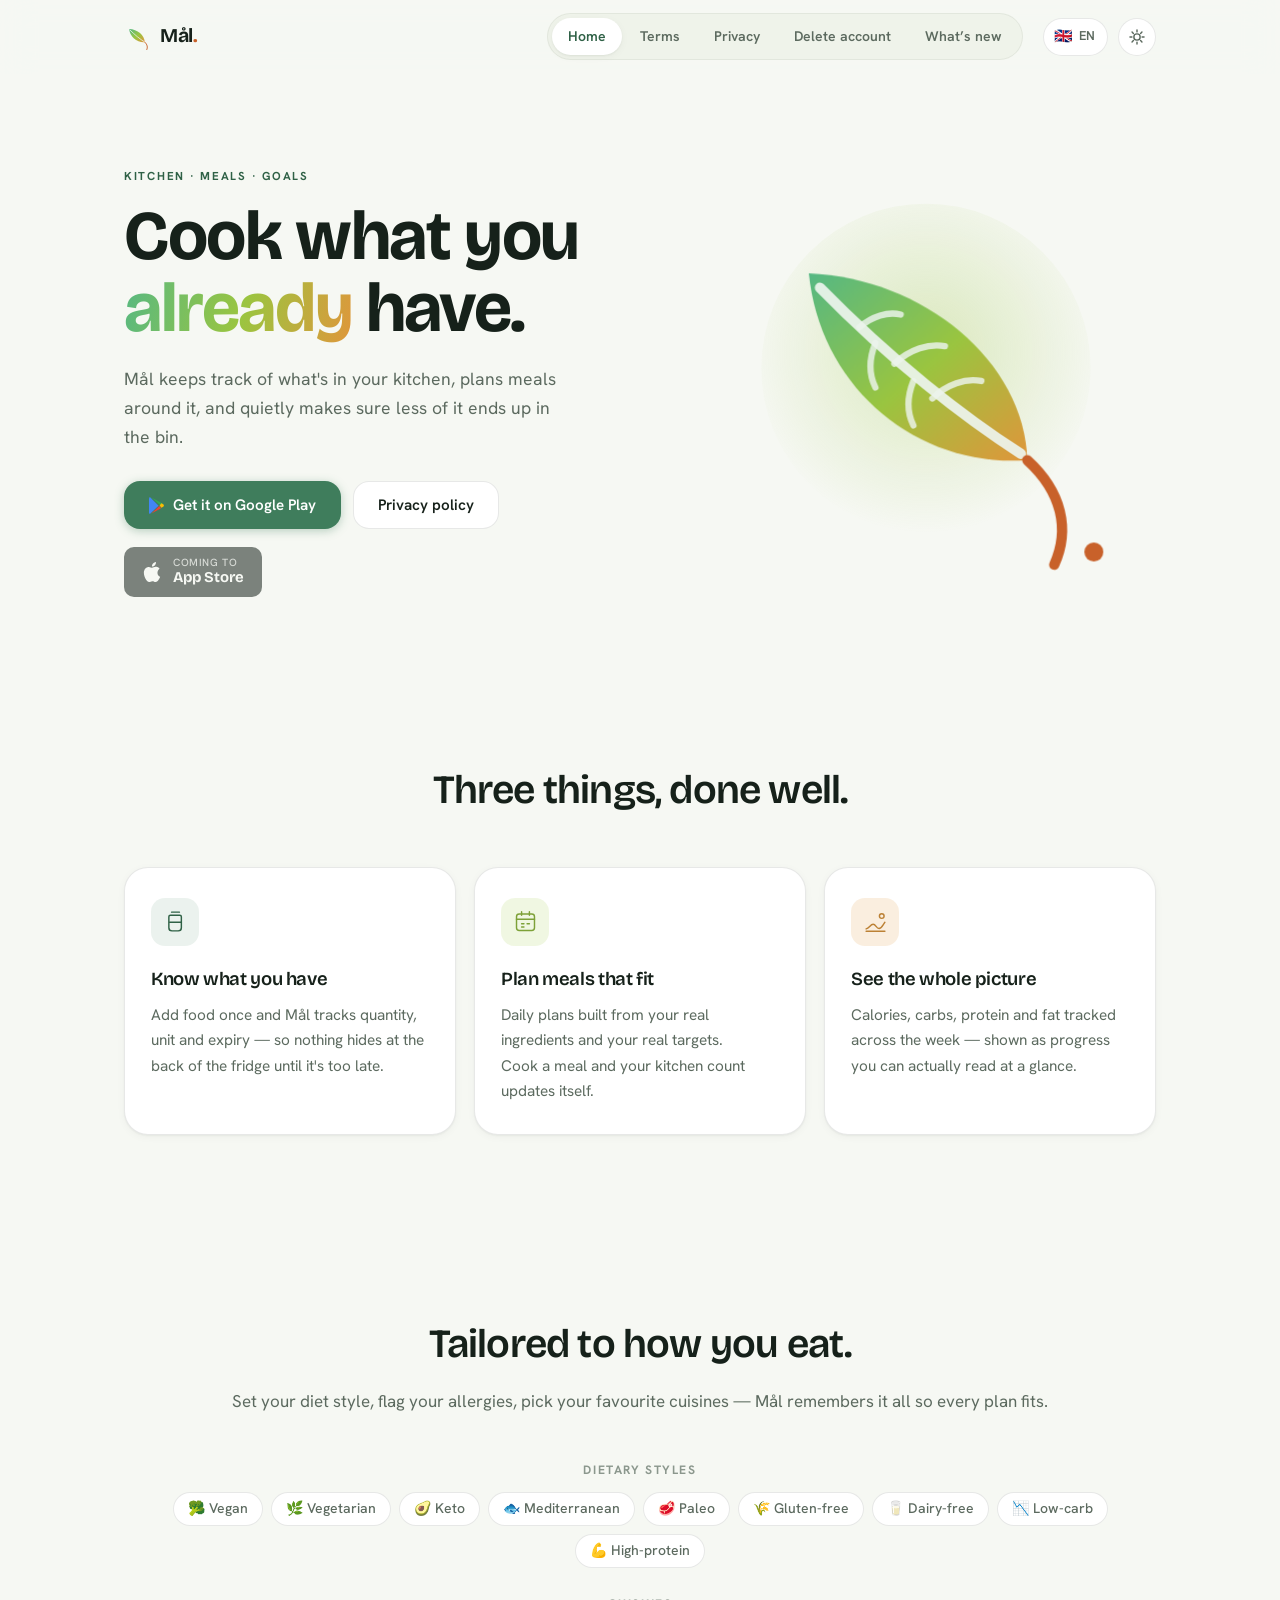
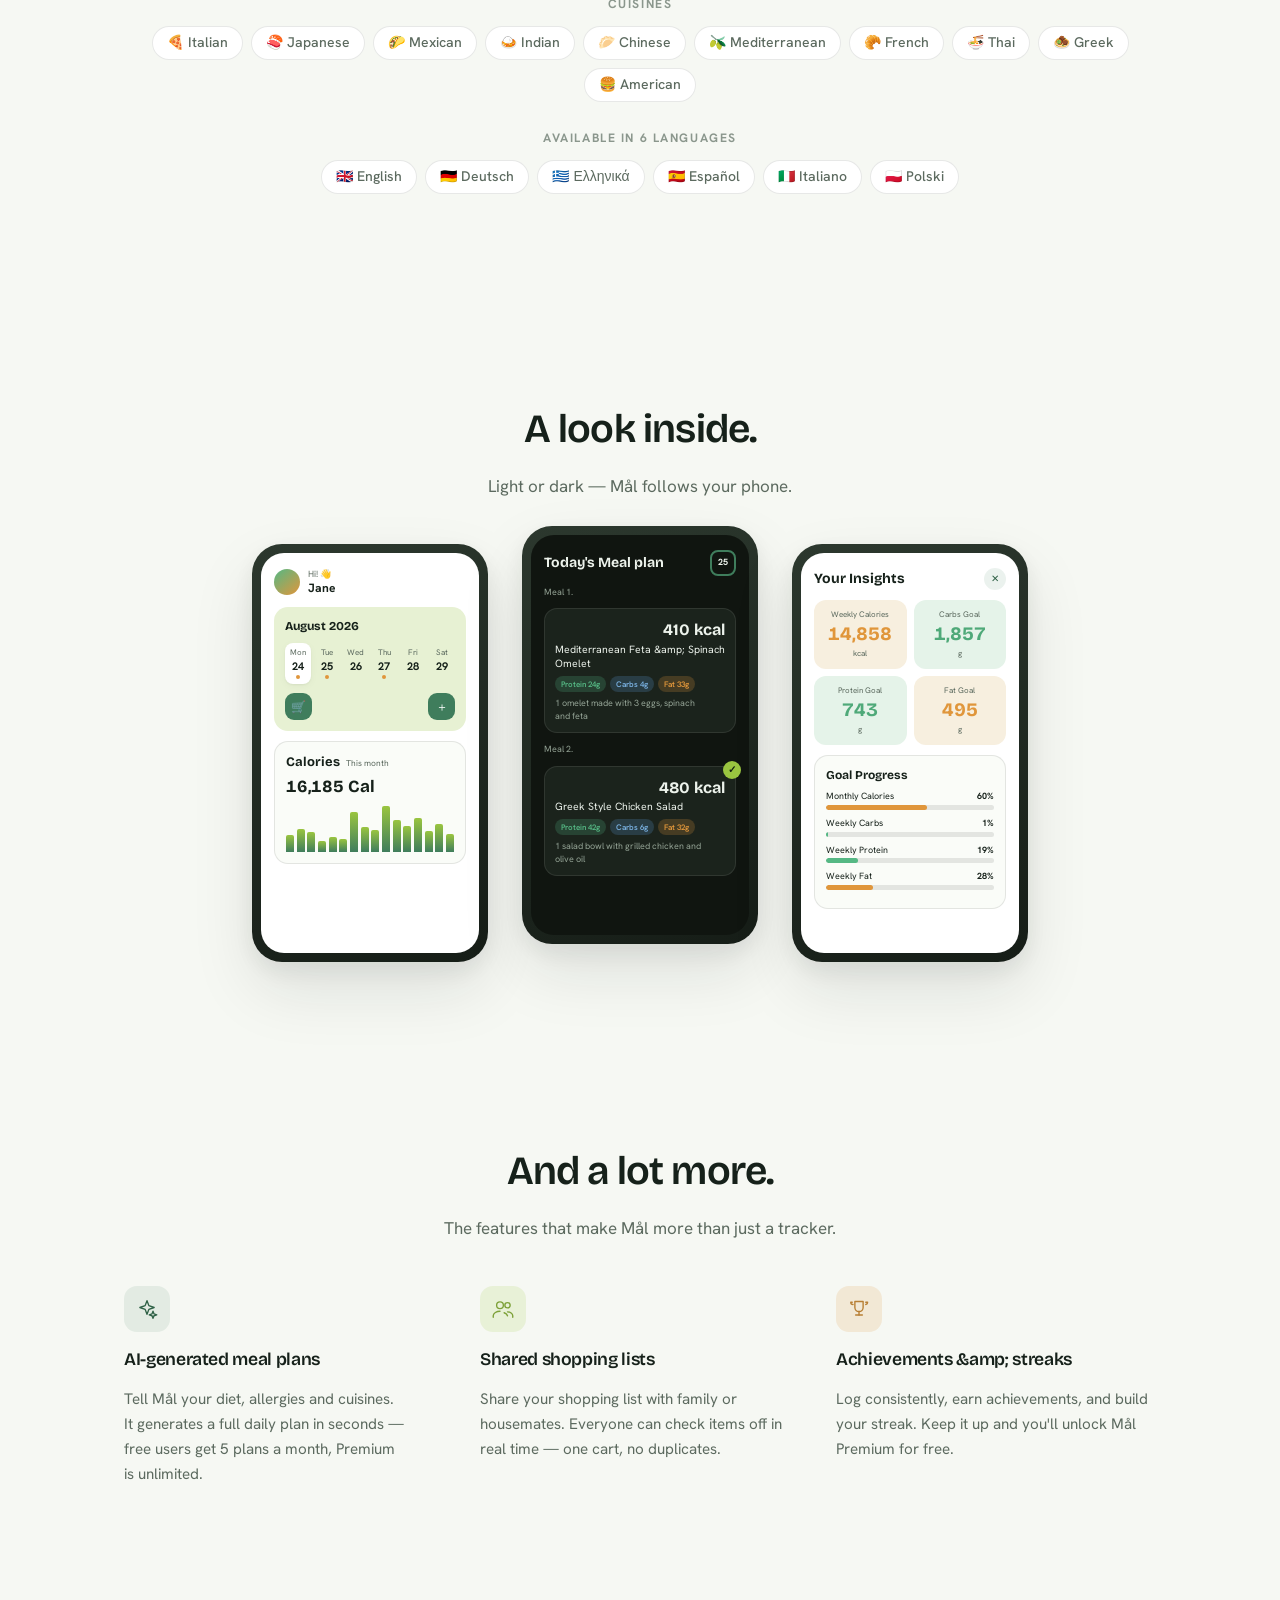
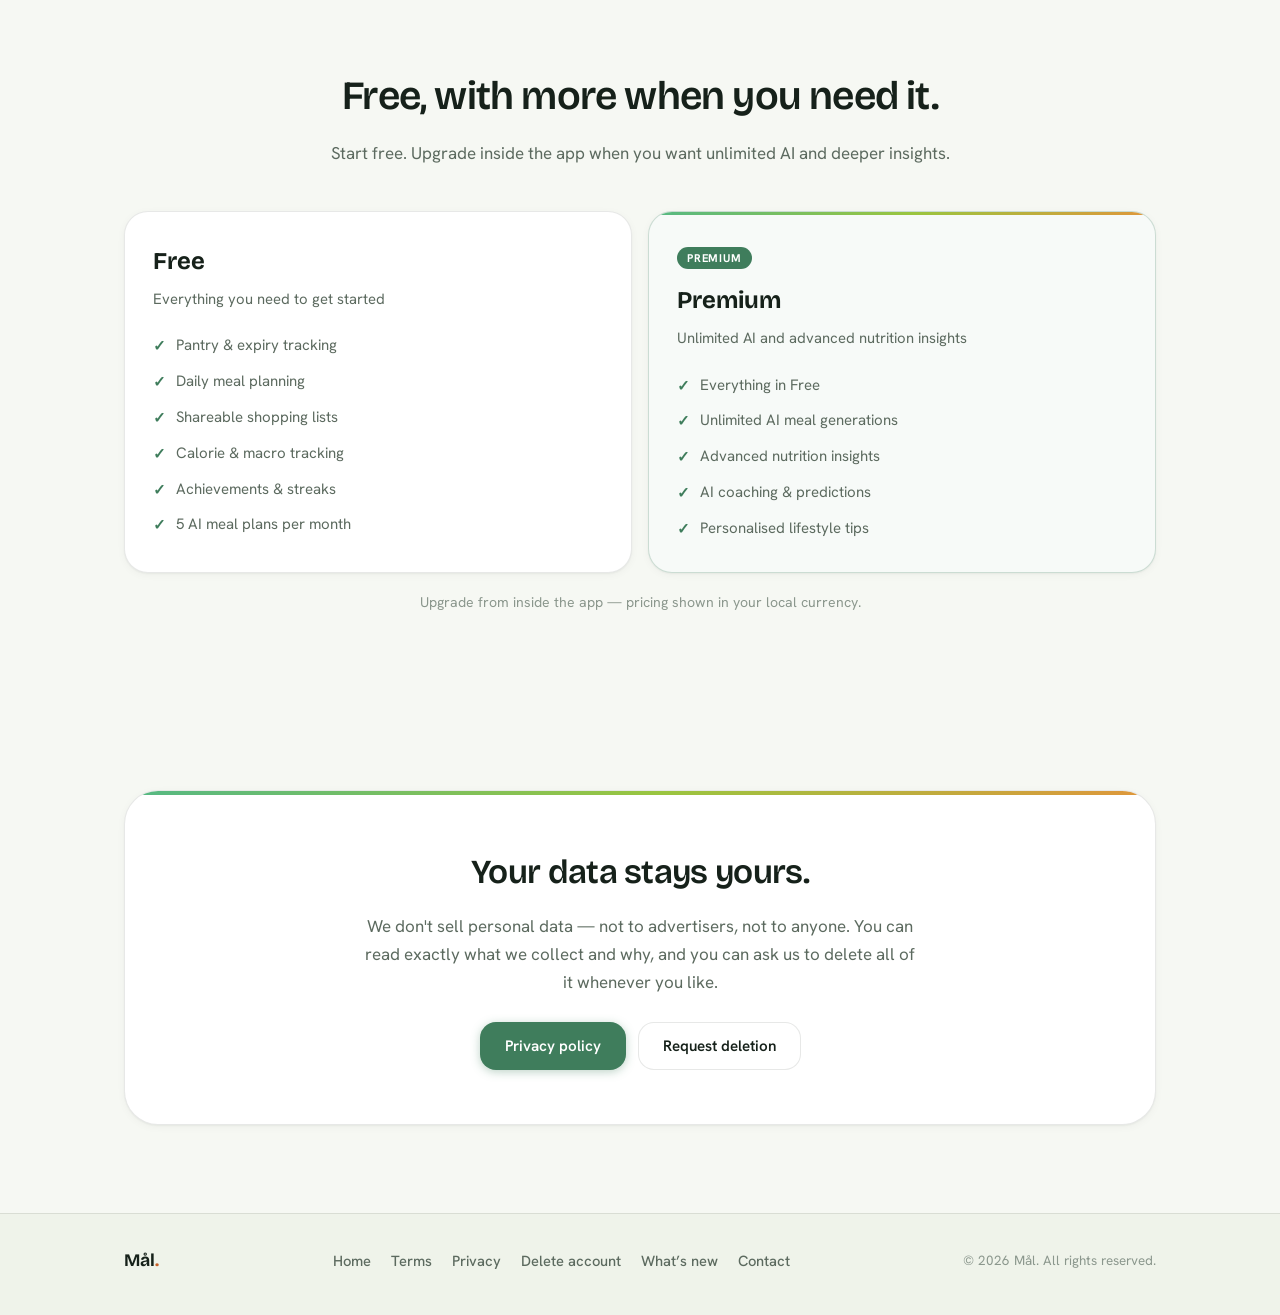
==== commit 79e6602f: "Add v1.0.0 production launch release notes, update Play Store CTA, remove countdown Mål is officiall" ====
--- a/index.html
+++ b/index.html
@@ -1,1122 +1,1166 @@
-﻿<!DOCTYPE html>
-<html lang="en">
-<head>
-<meta charset="UTF-8">
-<meta name="viewport" content="width=device-width, initial-scale=1.0">
-<title>Mål — Plan meals, waste less</title>
-<meta name="description" content="Mål helps you plan meals around what you already have. Track your kitchen, hit your nutrition goals, and throw less away.">
-<meta name="theme-color" content="#1F3D2B">
-
-<meta property="og:title" content="Mål — Plan meals, waste less">
-<meta property="og:description" content="Plan meals around what you already have. Track your kitchen, hit your goals, throw less away.">
-<meta property="og:type" content="website">
-<meta property="og:url" content="https://harryking87.github.io/pantree-policy/">
-
-<link rel="icon" href="assets/img/favicon.svg" type="image/svg+xml">
-<link rel="apple-touch-icon" sizes="180x180" href="assets/img/apple-touch-icon.png">
-
-<link rel="preconnect" href="https://fonts.googleapis.com">
-<link rel="preconnect" href="https://fonts.gstatic.com" crossorigin>
-<link href="https://fonts.googleapis.com/css2?family=Bricolage+Grotesque:opsz,wght@12..96,500;12..96,600;12..96,700&family=Hanken+Grotesk:wght@400;500;600;700&display=swap" rel="stylesheet">
-
-<link rel="stylesheet" href="assets/css/styles.css?v=0.5.8">
-
-<!-- Apply the saved theme before first paint, otherwise anyone who has
-     toggled to dark sees a flash of the light theme on every load.
-     Must stay inline and blocking, and must stay above the stylesheet's
-     first use. Colour transitions stay off until after load (see .theme-anim). -->
-<script>
-  (function () {
-    try {
-      var t = localStorage.getItem('mal-theme');
-      if (t === 'dark' || t === 'light') {
-        document.documentElement.setAttribute('data-theme', t);
-      }
-    } catch (e) { /* storage blocked — fall through to the OS preference */ }
-  })();
-</script>
-</head>
-<body>
-
-<a class="skip-link" href="#view-root" data-i18n="nav.skip">Skip to content</a>
-
-<!-- ══════════════════════ TOP BAR ══════════════════════ -->
-<header class="topbar" id="topbar">
-  <div class="topbar-inner">
-
-    <a class="wordmark" href="#/" data-link="home" aria-label="Mål — home">
-      <span class="wordmark-leaf" aria-hidden="true">
-        <svg viewBox="0 0 200 200" role="presentation">
-          <defs>
-            <linearGradient id="wm-grad" x1="0" y1="0" x2="1" y2="1">
-              <stop offset="0%"   stop-color="#55B884"/>
-              <stop offset="52%"  stop-color="#9AC540"/>
-              <stop offset="100%" stop-color="#E0963B"/>
-            </linearGradient>
-          </defs>
-          <path d="M38,44 C100,46 152,90 154,142 C96,146 44,104 38,44 Z" fill="url(#wm-grad)"/>
-          <path d="M44,52 C82,90 120,120 150,139" fill="none" stroke="#EAF3EC" stroke-width="7" stroke-linecap="round" opacity=".85"/>
-          <path d="M154,142 C173,159 177,180 169,197" fill="none" stroke="#C8612A" stroke-width="7" stroke-linecap="round"/>
-        </svg>
-      </span>
-      <span class="wordmark-text">Mål<span class="wordmark-dot">.</span></span>
-    </a>
-
-    <nav class="tabs" id="tabs" aria-label="Sections">
-      <span class="tab-pill" id="tab-pill" aria-hidden="true"></span>
-      <a class="tab" href="#/"        data-link="home"     role="tab" data-i18n="nav.home">Home</a>
-      <a class="tab" href="#/terms"   data-link="terms"    role="tab" data-i18n="nav.terms">Terms</a>
-      <a class="tab" href="#/privacy" data-link="privacy"  role="tab" data-i18n="nav.privacy">Privacy</a>
-      <a class="tab" href="#/delete"  data-link="delete"   role="tab" data-i18n-html="nav.delete">Delete&nbsp;account</a>
-      <a class="tab" href="#/releases" data-link="releases" role="tab" data-i18n-html="nav.releases">What&#8217;s&nbsp;new</a>
-    </nav>
-
-    <div class="topbar-controls">
-      <div class="lang-switch" id="lang-switch">
-        <button class="lang-toggle" id="lang-toggle" type="button" aria-haspopup="listbox" aria-expanded="false" aria-label="Change language" title="Change language" data-i18n-attr-aria-label="nav.langToggle" data-i18n-attr-title="nav.langToggle">
-          <span class="lang-flag" id="lang-flag" aria-hidden="true">🇬🇧</span>
-          <span class="lang-code" id="lang-code">EN</span>
-        </button>
-        <ul class="lang-menu" id="lang-menu" role="listbox" aria-label="Select language" hidden>
-          <li role="option" data-lang="en"><span aria-hidden="true">🇬🇧</span> English</li>
-          <li role="option" data-lang="de"><span aria-hidden="true">🇩🇪</span> Deutsch</li>
-          <li role="option" data-lang="el"><span aria-hidden="true">🇬🇷</span> Ελληνικά</li>
-          <li role="option" data-lang="es"><span aria-hidden="true">🇪🇸</span> Español</li>
-          <li role="option" data-lang="it"><span aria-hidden="true">🇮🇹</span> Italiano</li>
-          <li role="option" data-lang="pl"><span aria-hidden="true">🇵🇱</span> Polski</li>
-        </ul>
-      </div>
-
-      <button class="theme-toggle" id="theme-toggle" type="button" aria-label="Switch colour theme" title="Switch colour theme" data-i18n-attr-aria-label="nav.themeToggle" data-i18n-attr-title="nav.themeToggle">
-        <svg class="ico-sun" viewBox="0 0 24 24" aria-hidden="true"><circle cx="12" cy="12" r="4.2"/><g stroke-linecap="round"><path d="M12 2.6v2.6"/><path d="M12 18.8v2.6"/><path d="M2.6 12h2.6"/><path d="M18.8 12h2.6"/><path d="M5.4 5.4l1.8 1.8"/><path d="M16.8 16.8l1.8 1.8"/><path d="M18.6 5.4l-1.8 1.8"/><path d="M7.2 16.8l-1.8 1.8"/></g></svg>
-        <svg class="ico-moon" viewBox="0 0 24 24" aria-hidden="true"><path d="M20 14.2A8.2 8.2 0 019.8 4a8.4 8.4 0 108.9 12.6"/></svg>
-      </button>
-    </div>
-
-  </div>
-</header>
-
-
-<main id="view-root">
-
-<!-- ══════════════════════ HOME ══════════════════════ -->
-<section class="view" data-view="home" aria-labelledby="home-h1">
-
-  <div class="hero">
-    <div class="hero-copy">
-      <p class="eyebrow" data-stagger="1" data-i18n="home.eyebrow">Kitchen · Meals · Goals</p>
-      <h1 class="hero-title" id="home-h1" data-stagger="2" data-i18n-html="home.heroTitle">
-        Cook what you<br><em>already</em> have.
-      </h1>
-      <p class="hero-sub" data-stagger="3" data-i18n="home.heroSub">
-        Mål keeps track of what's in your kitchen, plans meals around it,
-        and quietly makes sure less of it ends up in the bin.
-      </p>
-      <div class="hero-actions" data-stagger="4">
-        <a class="btn btn-primary" href="https://play.google.com/store/apps/details?id=com.harry.pantree" target="_blank" rel="noopener noreferrer" data-i18n-attr-aria-label="home.ctaPlayAria" aria-label="Google Play Store"><svg viewBox="0 0 24 24" aria-hidden="true" style="width:17px;height:17px;vertical-align:middle;margin-right:7px;display:inline-block;flex-shrink:0"><path fill="#4285F4" d="M1.22,0L13.47,12.25L1.22,24C0.5,23.56 0,22.79 0,21.87V2.13C0,1.21 0.5,0.44 1.22,0Z"/><path fill="#34A853" d="M3.38,0.55L19.66,9.42L17.05,12.66Z"/><path fill="#FBBC04" d="M19.95,10.08L17.58,8.76L14.97,12L17.58,15.24L19.95,13.92C20.64,13.62 21.09,12.96 21.09,12 21.09,11.04 20.64,10.38 19.95,10.08Z"/><path fill="#EA4335" d="M3.38,23.45L17.05,16L14.44,12.76Z"/></svg><span data-i18n="home.ctaPlay">Get notified</span></a>
-        <a class="btn btn-ghost" href="#/privacy" data-link="privacy" data-i18n="common.privacyPolicy">Privacy policy</a>
-      </div>
-      <div class="store-badges" data-stagger="6" aria-label="Also available on">
-        <a class="store-badge store-badge--ios" href="#" aria-label="App Store — coming soon" tabindex="-1">
-          <svg viewBox="0 0 814 1000" aria-hidden="true"><path fill="currentColor" d="M788.1 340.9c-5.8 4.5-108.2 62.2-108.2 190.5 0 148.4 130.3 200.9 134.2 202.2-.6 3.2-20.7 71.9-68.7 141.9-42.8 61.6-87.5 123.1-155.5 123.1s-85.5-39.5-164-39.5c-76.5 0-103.7 40.8-165.9 40.8s-105.6-57-155.5-127C46.7 790.7 0 663 0 541.8c0-194.4 126.4-297.5 250.8-297.5 66.1 0 121.2 43.4 162.7 43.4 39.5 0 101.1-46 176.3-46 28.5 0 130.9 2.6 198.3 99.2zm-234-181.5c31.1-36.9 53.1-88.1 53.1-139.3 0-7.1-.6-14.3-1.9-20.1-50.6 1.9-110.8 33.7-147.1 75.8-28.5 32.4-55.1 83.6-55.1 135.5 0 7.8 1.3 15.6 1.9 18.1 3.2.6 8.4 1.3 13.6 1.3 45.4 0 102.5-30.4 135.5-71.3z"/></svg>
-          <span class="badge-copy">
-            <span class="badge-label" data-i18n="home.comingTo">Coming to</span>
-            <span class="badge-name">App Store</span>
-          </span>
-        </a>
-      </div>
-    </div>
-
-    <div class="hero-leaf" data-stagger="5" aria-hidden="true">
-      <svg viewBox="0 0 240 240" class="leafmark" id="leafmark">
-        <defs>
-          <linearGradient id="leaf-grad" x1="0" y1="0" x2="1" y2="1">
-            <stop offset="0%"   stop-color="#55B884"/>
-            <stop offset="52%"  stop-color="#9AC540"/>
-            <stop offset="100%" stop-color="#E0963B"/>
-          </linearGradient>
-          <radialGradient id="leaf-glow" cx="50%" cy="45%" r="55%">
-            <stop offset="0%"   stop-color="#9AC540" stop-opacity=".30"/>
-            <stop offset="100%" stop-color="#9AC540" stop-opacity="0"/>
-          </radialGradient>
-        </defs>
-
-        <circle class="leaf-halo" cx="120" cy="112" r="104" fill="url(#leaf-glow)"/>
-
-        <g class="leaf-body">
-          <path class="leaf-blade"
-                d="M46,52 C118,55 182,107 184,170 C114,175 53,124 46,52 Z"
-                fill="url(#leaf-grad)"/>
-
-          <path class="vein vein-main" pathLength="1" style="--d:.42s" d="M53,61 C98,107 144,143 180,166"/>
-          <path class="vein" pathLength="1" style="--d:.72s" d="M78,86 C86,79 96,76 104,78"/>
-          <path class="vein" pathLength="1" style="--d:.82s" d="M100,109 C110,100 122,96 132,98"/>
-          <path class="vein" pathLength="1" style="--d:.92s" d="M124,131 C133,122 145,118 155,120"/>
-          <path class="vein" pathLength="1" style="--d:1.00s" d="M88,96 C84,106 84,116 88,124"/>
-          <path class="vein" pathLength="1" style="--d:1.08s" d="M112,120 C108,130 108,140 112,148"/>
-
-          <path class="leaf-stem" pathLength="1" d="M184,170 C206,190 211,214 201,236"/>
-          <circle class="leaf-dot" cx="226" cy="228" r="6"/>
-        </g>
-      </svg>
-    </div>
-  </div>
-
-  <!-- ─────────── countdown ─────────── -->
-  <div class="countdown-section reveal" aria-live="polite">
-    <div class="countdown-label">Launching September 30</div>
-    <div class="countdown-boxes">
-      <div class="countdown-box">
-        <div class="countdown-value" id="countdown-days">00</div>
-        <div class="countdown-unit">Days</div>
-      </div>
-      <div class="countdown-sep">:</div>
-      <div class="countdown-box">
-        <div class="countdown-value" id="countdown-hours">00</div>
-        <div class="countdown-unit">Hours</div>
-      </div>
-      <div class="countdown-sep">:</div>
-      <div class="countdown-box">
-        <div class="countdown-value" id="countdown-minutes">00</div>
-        <div class="countdown-unit">Minutes</div>
-      </div>
-    </div>
-  </div>
-
-  <!-- ─────────── what it does ─────────── -->
-  <div class="section">
-    <h2 class="sec-title reveal" data-i18n="home.section1Title">Three things, done well.</h2>
-
-    <div class="cards">
-      <article class="card reveal">
-        <span class="card-ico ico-jar" aria-hidden="true">
-          <svg viewBox="0 0 32 32"><path d="M11 4h10M10.5 8h11a2 2 0 012 2v14a4 4 0 01-4 4h-8a4 4 0 01-4-4V10a2 2 0 012-2Z"/><path d="M8.5 17h15"/></svg>
-        </span>
-        <h3 data-i18n="home.card1Title">Know what you have</h3>
-        <p data-i18n="home.card1Body">Add food once and Mål tracks quantity, unit and expiry — so nothing hides at the back of the fridge until it's too late.</p>
-      </article>
-
-      <article class="card reveal">
-        <span class="card-ico ico-plan" aria-hidden="true">
-          <svg viewBox="0 0 32 32"><rect x="4.5" y="6.5" width="23" height="21" rx="3.5"/><path d="M4.5 13h23M11 3.5V8M21 3.5V8"/><path d="M11 19h3M18 19h3M11 23h3"/></svg>
-        </span>
-        <h3 data-i18n="home.card2Title">Plan meals that fit</h3>
-        <p data-i18n="home.card2Body">Daily plans built from your real ingredients and your real targets. Cook a meal and your kitchen count updates itself.</p>
-      </article>
-
-      <article class="card reveal">
-        <span class="card-ico ico-goal" aria-hidden="true">
-          <svg viewBox="0 0 32 32"><path d="M4 25.5c4-1 5.5-6 9-6s4 5.5 7.5 5.5 4.5-4 7.5-8"/><circle cx="24" cy="9" r="3"/><path d="M4 28.5h24"/></svg>
-        </span>
-        <h3 data-i18n="home.card3Title">See the whole picture</h3>
-        <p data-i18n="home.card3Body">Calories, carbs, protein and fat tracked across the week — shown as progress you can actually read at a glance.</p>
-      </article>
-    </div>
-  </div>
-
-  <!-- ─────────── personalisation ─────────── -->
-  <div class="section personalize">
-    <h2 class="sec-title reveal" data-i18n="home.personalizeTitle">Tailored to how you eat.</h2>
-    <p class="sec-sub reveal" data-i18n="home.personalizeSub">Set your diet style, flag your allergies, pick your favourite cuisines — Mål remembers it all so every plan fits.</p>
-
-    <div class="pill-group reveal">
-      <p class="pill-group-label" data-i18n="home.dietaryStylesLabel">Dietary styles</p>
-      <div class="pill-strip">
-        <span class="diet-pill" data-i18n-html="home.diet1">🥦 Vegan</span>
-        <span class="diet-pill" data-i18n-html="home.diet2">🌿 Vegetarian</span>
-        <span class="diet-pill" data-i18n-html="home.diet3">🥑 Keto</span>
-        <span class="diet-pill" data-i18n-html="home.diet4">🐟 Mediterranean</span>
-        <span class="diet-pill" data-i18n-html="home.diet5">🥩 Paleo</span>
-        <span class="diet-pill" data-i18n-html="home.diet6">🌾 Gluten-free</span>
-        <span class="diet-pill" data-i18n-html="home.diet7">🥛 Dairy-free</span>
-        <span class="diet-pill" data-i18n-html="home.diet8">📉 Low-carb</span>
-        <span class="diet-pill" data-i18n-html="home.diet9">💪 High-protein</span>
-      </div>
-    </div>
-
-    <div class="pill-group reveal">
-      <p class="pill-group-label" data-i18n="home.cuisinesLabel">Cuisines</p>
-      <div class="pill-strip">
-        <span class="diet-pill" data-i18n-html="home.cuisine1">🍕 Italian</span>
-        <span class="diet-pill" data-i18n-html="home.cuisine2">🍣 Japanese</span>
-        <span class="diet-pill" data-i18n-html="home.cuisine3">🌮 Mexican</span>
-        <span class="diet-pill" data-i18n-html="home.cuisine4">🍛 Indian</span>
-        <span class="diet-pill" data-i18n-html="home.cuisine5">🥟 Chinese</span>
-        <span class="diet-pill" data-i18n-html="home.cuisine6">🫒 Mediterranean</span>
-        <span class="diet-pill" data-i18n-html="home.cuisine7">🥐 French</span>
-        <span class="diet-pill" data-i18n-html="home.cuisine8">🍜 Thai</span>
-        <span class="diet-pill" data-i18n-html="home.cuisine9">🧆 Greek</span>
-        <span class="diet-pill" data-i18n-html="home.cuisine10">🍔 American</span>
-      </div>
-    </div>
-
-    <div class="pill-group reveal">
-      <p class="pill-group-label" data-i18n="home.languagesLabel">Available in 6 languages</p>
-      <div class="pill-strip">
-        <span class="diet-pill">🇬🇧 English</span>
-        <span class="diet-pill">🇩🇪 Deutsch</span>
-        <span class="diet-pill">🇬🇷 Ελληνικά</span>
-        <span class="diet-pill">🇪🇸 Español</span>
-        <span class="diet-pill">🇮🇹 Italiano</span>
-        <span class="diet-pill">🇵🇱 Polski</span>
-      </div>
-    </div>
-  </div>
-
-  <!-- ─────────── screens ─────────── -->
-  <div class="section section-screens">
-    <h2 class="sec-title reveal" data-i18n="home.screensTitle">A look inside.</h2>
-    <p class="sec-sub reveal" data-i18n="home.screensSub">Light or dark — Mål follows your phone.</p>
-
-    <div class="phones">
-
-      <!-- phone 1 : dashboard -->
-      <div class="phone phone-a reveal" aria-hidden="true">
-        <div class="phone-screen">
-          <div class="ph-greet"><span class="ph-avatar"></span><div><span class="ph-hi" data-i18n="home.phoneHi">Hi! 👋</span><strong>Jane</strong></div></div>
-
-          <div class="ph-cal">
-            <div class="ph-cal-month" data-i18n="home.phoneMonth">August 2026</div>
-            <div class="ph-cal-days">
-              <span class="on"><i data-i18n="home.dayMon">Mon</i><b>24</b><u></u></span>
-              <span><i data-i18n="home.dayTue">Tue</i><b>25</b><u></u></span>
-              <span><i data-i18n="home.dayWed">Wed</i><b>26</b></span>
-              <span><i data-i18n="home.dayThu">Thu</i><b>27</b><u></u></span>
-              <span><i data-i18n="home.dayFri">Fri</i><b>28</b></span>
-              <span><i data-i18n="home.daySat">Sat</i><b>29</b></span>
-            </div>
-            <div class="ph-cal-btns"><span class="ph-fab">🛒</span><span class="ph-fab">＋</span></div>
-          </div>
-
-          <div class="ph-card">
-            <div class="ph-card-head"><strong data-i18n="home.phoneCalories">Calories</strong><span data-i18n="home.phoneThisMonth">This month</span></div>
-            <div class="ph-cal-total">16,185 Cal</div>
-            <div class="ph-spark">
-              <i style="--h:38%"></i><i style="--h:52%"></i><i style="--h:44%"></i><i style="--h:26%"></i>
-              <i style="--h:34%"></i><i style="--h:30%"></i><i style="--h:88%"></i><i style="--h:56%"></i>
-              <i style="--h:48%"></i><i style="--h:100%"></i><i style="--h:70%"></i><i style="--h:58%"></i>
-              <i style="--h:76%"></i><i style="--h:46%"></i><i style="--h:62%"></i><i style="--h:40%"></i>
-            </div>
-          </div>
-        </div>
-      </div>
-
-      <!-- phone 2 : meal plan (dark) -->
-      <div class="phone phone-b is-dark reveal" aria-hidden="true">
-        <div class="phone-screen">
-          <div class="ph-sheet-head"><strong data-i18n="home.phoneMealPlanTitle">Today's Meal plan</strong><span class="ph-ring">25</span></div>
-
-          <span class="ph-meal-n" data-i18n="home.phoneMeal1">Meal 1.</span>
-          <div class="ph-meal">
-            <div class="ph-kcal">410 kcal</div>
-            <div class="ph-meal-name" data-i18n="home.phoneMealName1">Mediterranean Feta &amp; Spinach Omelet</div>
-            <div class="ph-chips"><em class="p" data-i18n-html="home.phoneMacroProtein24">Protein 24g</em><em class="c" data-i18n-html="home.phoneMacroCarbs4">Carbs 4g</em><em class="f" data-i18n-html="home.phoneMacroFat33">Fat 33g</em></div>
-            <p data-i18n="home.phoneMealDesc1">1 omelet made with 3 eggs, spinach and feta</p>
-          </div>
-
-          <span class="ph-meal-n" data-i18n="home.phoneMeal2">Meal 2.</span>
-          <div class="ph-meal">
-            <span class="ph-tick">✓</span>
-            <div class="ph-kcal">480 kcal</div>
-            <div class="ph-meal-name" data-i18n="home.phoneMealName2">Greek Style Chicken Salad</div>
-            <div class="ph-chips"><em class="p" data-i18n-html="home.phoneMacroProtein42">Protein 42g</em><em class="c" data-i18n-html="home.phoneMacroCarbs6">Carbs 6g</em><em class="f" data-i18n-html="home.phoneMacroFat32">Fat 32g</em></div>
-            <p data-i18n="home.phoneMealDesc2">1 salad bowl with grilled chicken and olive oil</p>
-          </div>
-        </div>
-      </div>
-
-      <!-- phone 3 : insights -->
-      <div class="phone phone-c reveal" aria-hidden="true">
-        <div class="phone-screen">
-          <div class="ph-sheet-head"><strong data-i18n="home.phoneInsightsTitle">Your Insights</strong><span class="ph-x">✕</span></div>
-
-          <div class="ph-tiles">
-            <div class="ph-tile warm"><span data-i18n="home.phoneTile1">Weekly Calories</span><b data-count="14858">14858</b><i>kcal</i></div>
-            <div class="ph-tile cool"><span data-i18n="home.phoneTile2">Carbs Goal</span><b data-count="1857">1857</b><i>g</i></div>
-            <div class="ph-tile cool"><span data-i18n="home.phoneTile3">Protein Goal</span><b data-count="743">743</b><i>g</i></div>
-            <div class="ph-tile warm"><span data-i18n="home.phoneTile4">Fat Goal</span><b data-count="495">495</b><i>g</i></div>
-          </div>
-
-          <div class="ph-card">
-            <strong class="ph-gp-title" data-i18n="home.phoneGoalProgress">Goal Progress</strong>
-            <div class="ph-bar"><span data-i18n="home.phoneBar1">Monthly Calories</span><b>60%</b><u class="warm" style="--w:60%"></u></div>
-            <div class="ph-bar"><span data-i18n="home.phoneBar2">Weekly Carbs</span><b>1%</b><u class="cool" style="--w:1%"></u></div>
-            <div class="ph-bar"><span data-i18n="home.phoneBar3">Weekly Protein</span><b>19%</b><u class="cool" style="--w:19%"></u></div>
-            <div class="ph-bar"><span data-i18n="home.phoneBar4">Weekly Fat</span><b>28%</b><u class="warm" style="--w:28%"></u></div>
-          </div>
-        </div>
-      </div>
-
-    </div>
-  </div>
-
-  <!-- ─────────── extra features ─────────── -->
-  <div class="section">
-    <h2 class="sec-title reveal" data-i18n="home.moreTitle">And a lot more.</h2>
-    <p class="sec-sub reveal" data-i18n="home.moreSub">The features that make Mål more than just a tracker.</p>
-
-    <div class="features-grid">
-
-      <div class="feat reveal">
-        <span class="feat-ico" aria-hidden="true">
-          <svg viewBox="0 0 32 32"><path d="M16 5 L18.5 11.5 L25.5 14 L18.5 16.5 L16 23 L13.5 16.5 L6.5 14 L13.5 11.5 Z"/><path d="M24 19 L25.3 22.5 L29 23.8 L25.3 25 L24 28.5 L22.7 25 L19 23.8 L22.7 22.5 Z"/></svg>
-        </span>
-        <h3 data-i18n="home.feat1Title">AI-generated meal plans</h3>
-        <p data-i18n="home.feat1Body">Tell Mål your diet, allergies and cuisines. It generates a full daily plan in seconds — free users get 5 plans a month, Premium is unlimited.</p>
-      </div>
-
-      <div class="feat reveal">
-        <span class="feat-ico" aria-hidden="true">
-          <svg viewBox="0 0 32 32"><circle cx="12" cy="11" r="4.5"/><path d="M3 27v-2c0-3.5 4.5-6 9-6"/><circle cx="22" cy="11" r="3.5"/><path d="M29 27v-2c0-3-3.5-5.2-7-5.2"/><path d="M17.5 21c2 .7 4 2 4.5 4"/></svg>
-        </span>
-        <h3 data-i18n="home.feat2Title">Shared shopping lists</h3>
-        <p data-i18n="home.feat2Body">Share your shopping list with family or housemates. Everyone can check items off in real time — one cart, no duplicates.</p>
-      </div>
-
-      <div class="feat reveal">
-        <span class="feat-ico" aria-hidden="true">
-          <svg viewBox="0 0 32 32"><path d="M10.5 6h11v8a5.5 5.5 0 01-11 0V6z"/><path d="M7 7H5a3 3 0 003 3"/><path d="M25 7h2.5a3 3 0 01-2.5 3"/><path d="M16 19v5"/><path d="M11.5 24h9"/></svg>
-        </span>
-        <h3 data-i18n="home.feat3Title">Achievements &amp; streaks</h3>
-        <p data-i18n="home.feat3Body">Log consistently, earn achievements, and build your streak. Keep it up and you'll unlock Mål Premium for free.</p>
-      </div>
-
-    </div>
-  </div>
-
-  <!-- ─────────── free vs premium ─────────── -->
-  <div class="section">
-    <h2 class="sec-title reveal" data-i18n="home.plansTitle">Free, with more when you need it.</h2>
-    <p class="sec-sub reveal" data-i18n="home.plansSub">Start free. Upgrade inside the app when you want unlimited AI and deeper insights.</p>
-
-    <div class="plan-compare">
-
-      <div class="plan-card reveal">
-        <div class="plan-name" data-i18n="home.freePlanName">Free</div>
-        <div class="plan-tagline" data-i18n="home.freePlanTagline">Everything you need to get started</div>
-        <ul class="plan-list">
-          <li data-i18n-html="home.freeItem1">Pantry &amp; expiry tracking</li>
-          <li data-i18n="home.freeItem2">Daily meal planning</li>
-          <li data-i18n="home.freeItem3">Shareable shopping lists</li>
-          <li data-i18n-html="home.freeItem4">Calorie &amp; macro tracking</li>
-          <li data-i18n-html="home.freeItem5">Achievements &amp; streaks</li>
-          <li data-i18n="home.freeItem6">5 AI meal plans per month</li>
-        </ul>
-      </div>
-
-      <div class="plan-card is-premium reveal">
-        <span class="plan-badge" data-i18n="home.premiumPlanBadge">Premium</span>
-        <div class="plan-name" data-i18n="home.premiumPlanName">Premium</div>
-        <div class="plan-tagline" data-i18n="home.premiumPlanTagline">Unlimited AI and advanced nutrition insights</div>
-        <ul class="plan-list">
-          <li data-i18n="home.premiumItem1">Everything in Free</li>
-          <li data-i18n="home.premiumItem2">Unlimited AI meal generations</li>
-          <li data-i18n="home.premiumItem3">Advanced nutrition insights</li>
-          <li data-i18n-html="home.premiumItem4">AI coaching &amp; predictions</li>
-          <li data-i18n="home.premiumItem5">Personalised lifestyle tips</li>
-        </ul>
-      </div>
-
-    </div>
-    <p class="plan-note" data-i18n="home.planNote">Upgrade from inside the app — pricing shown in your local currency.</p>
-  </div>
-
-  <!-- ─────────── closing note ─────────── -->
-  <div class="section">
-    <div class="note reveal">
-      <h2 data-i18n="home.closingTitle">Your data stays yours.</h2>
-      <p data-i18n="home.closingBody">We don't sell personal data — not to advertisers, not to anyone. You can read exactly what we collect and why, and you can ask us to delete all of it whenever you like.</p>
-      <div class="note-actions">
-        <a class="btn btn-primary" href="#/privacy" data-link="privacy" data-i18n="common.privacyPolicy">Privacy policy</a>
-        <a class="btn btn-ghost" href="#/delete" data-link="delete" data-i18n="common.requestDeletion">Request deletion</a>
-      </div>
-    </div>
-  </div>
-
-</section>
-
-
-<!-- ══════════════════════ TERMS ══════════════════════ -->
-<section class="view" data-view="terms" aria-labelledby="terms-h1" hidden>
-
-  <div class="doc-hero">
-    <p class="eyebrow" data-i18n="terms.eyebrow">Legal · App Terms</p>
-    <h1 class="doc-title" id="terms-h1" data-i18n="terms.title">Terms &amp; Conditions</h1>
-    <p class="doc-sub" data-i18n="terms.sub">The rules for using Mål — written plainly so you know what you're agreeing to.</p>
-    <span class="pill" data-i18n="terms.lastUpdated">Last updated August 2026</span>
-  </div>
-
-  <div class="doc">
-
-    <div class="intro-card" data-i18n="terms.intro">
-      By downloading, installing or using Mål you agree to these Terms &amp; Conditions. If you do not agree, please do not use the app.
-    </div>
-
-    <section class="jar reveal">
-      <div class="jar-label"><span class="jar-number">01</span><h2 class="jar-title" data-i18n="terms.s1Title">Using Mål</h2></div>
-      <div class="jar-body">
-        <p data-i18n="terms.s1P1">We grant you a limited, non-exclusive, non-transferable licence to use Mål for personal, non-commercial purposes. You may not:</p>
-        <ul>
-          <li data-i18n="terms.s1Li1">Reverse-engineer, decompile, or attempt to access the source code.</li>
-          <li data-i18n="terms.s1Li2">Modify, adapt, or create derivative works from the app.</li>
-          <li data-i18n="terms.s1Li3">Use Mål for commercial purposes without our written permission.</li>
-          <li data-i18n="terms.s1Li4">Attempt to gain unauthorised access to our servers or another user's account.</li>
-          <li data-i18n="terms.s1Li5">Transmit malware, spam, or any code that could harm other users or our systems.</li>
-          <li data-i18n="terms.s1Li6">Scrape, harvest, or systematically collect data from the app.</li>
-        </ul>
-      </div>
-    </section>
-
-    <section class="jar reveal">
-      <div class="jar-label"><span class="jar-number">02</span><h2 class="jar-title" data-i18n="terms.s2Title">Your Account</h2></div>
-      <div class="jar-body">
-        <p data-i18n="terms.s2P1">You must be at least 13 years old to create an account and must provide accurate, truthful information. You are responsible for keeping your credentials confidential and for all activity that occurs under your account.</p>
-        <p data-i18n="terms.s2P2">We reserve the right to suspend or permanently remove accounts that violate these terms, provide false information, or engage in abusive, threatening, or otherwise harmful behaviour.</p>
-      </div>
-    </section>
-
-    <section class="jar reveal">
-      <div class="jar-label"><span class="jar-number">03</span><h2 class="jar-title" data-i18n="terms.s3Title">AI &amp; Nutrition Advice</h2></div>
-      <div class="jar-body">
-        <p data-i18n-html="terms.s3P1"><strong>How AI is used.</strong> Mål uses artificial intelligence to generate meal plans, recipes, and personalised nutrition insights based on the goals, preferences, and dietary information you provide. These outputs are created dynamically and are intended for general informational and planning purposes only.</p>
-        <p data-i18n-html="terms.s3P2"><strong>Not medical or dietary advice.</strong> Nothing generated by Mål — including AI-produced meal plans, recipes, calorie targets, or nutritional breakdowns — constitutes medical advice, diagnosis, or treatment. If you have a health condition, including but not limited to diabetes, cardiovascular disease, eating disorders, kidney disease, pregnancy, or food allergies, consult a qualified healthcare professional before following any recommendation produced by the app.</p>
-        <p data-i18n-html="terms.s3P3"><strong>Accuracy and limitations.</strong> AI-generated content may be incorrect, incomplete, or contextually inappropriate. Nutritional figures in particular may not reflect your specific ingredients, brands, cooking methods, or portion sizes. Do not rely on AI outputs as the sole basis for any health or clinical decision.</p>
-        <p data-i18n-html="terms.s3P4"><strong>Third-party AI processing.</strong> To generate meal plans and recipes, the dietary preferences and goals you enter are processed by a third-party AI provider. This data is anonymised before transmission — no personally identifiable information is shared with AI providers. See the Privacy Policy for full details.</p>
-        <p data-i18n-html="terms.s3P5"><strong>Your responsibility.</strong> You are responsible for the accuracy of the information you supply to Mål. The app is not liable for outputs generated from incomplete, inaccurate, or misleading data you provide.</p>
-      </div>
-    </section>
-
-    <section class="jar reveal">
-      <div class="jar-label"><span class="jar-number">04</span><h2 class="jar-title" data-i18n="terms.s4Title">Subscription &amp; Payment</h2></div>
-      <div class="jar-body">
-        <p data-i18n-html="terms.s4P1"><strong>Free tier:</strong> includes 5 AI meal generations per calendar month. Credits reset on the 1st of each month and do not carry over.</p>
-        <p data-i18n-html="terms.s4P2"><strong>Premium tier:</strong> offers unlimited AI meal generations, advanced insights, and AI coaching. Subscriptions are managed via RevenueCat and renew automatically unless cancelled before the renewal date.</p>
-        <p data-i18n="terms.s4P3">Payment card details are handled directly by the App Store or Google Play — we never store them on our servers. Refunds are subject to the relevant app store's policy.</p>
-      </div>
-    </section>
-
-    <section class="jar reveal">
-      <div class="jar-label"><span class="jar-number">05</span><h2 class="jar-title" data-i18n="terms.s5Title">Sharing Features</h2></div>
-      <div class="jar-body">
-        <p data-i18n="terms.s5P1">Mål lets you share shopping lists and recipes with other users. Sharing is entirely opt-in — recipients must accept before receiving your content, and you can revoke access at any time.</p>
-        <p data-i18n="terms.s5P2">Shared content may include your display name and profile image. Do not share sensitive personal information through this feature. We are not responsible for disputes between users regarding shared content.</p>
-      </div>
-    </section>
-
-    <section class="jar reveal">
-      <div class="jar-label"><span class="jar-number">06</span><h2 class="jar-title" data-i18n="terms.s6Title">Intellectual Property</h2></div>
-      <div class="jar-body">
-        <p data-i18n="terms.s6P1">Mål, its logo, and all original content are owned by Mål or its licensors. You may not use our trademarks or branding without our prior written consent.</p>
-        <p data-i18n="terms.s6P2">Content you create — your recipes, notes, and meal data — remains yours. By using Mål you grant us a limited licence to process that content in order to provide the service. By sending us feedback or suggestions you grant us the right to use them without restriction or compensation.</p>
-      </div>
-    </section>
-
-    <section class="jar reveal">
-      <div class="jar-label"><span class="jar-number">07</span><h2 class="jar-title" data-i18n="terms.s7Title">Limitation of Liability</h2></div>
-      <div class="jar-body">
-        <p data-i18n-html="terms.s7P1">Mål is provided on an <strong>"as is"</strong> and <strong>"as available"</strong> basis. To the maximum extent permitted by law, we are not liable for:</p>
-        <ul>
-          <li data-i18n="terms.s7Li1">Indirect, incidental, special, or consequential damages.</li>
-          <li data-i18n="terms.s7Li2">Loss of data, revenue, or business opportunities.</li>
-          <li data-i18n="terms.s7Li3">Interruption or unavailability of the app.</li>
-          <li data-i18n="terms.s7Li4">Errors or inaccuracies in nutritional information.</li>
-          <li data-i18n="terms.s7Li5">Third-party service outages (Supabase, RevenueCat, Google Gemini API).</li>
-        </ul>
-        <p data-i18n="terms.s7P2">Where liability cannot be excluded by law, our total liability is limited to the amount you paid for your subscription in the preceding 12 months (or €0 if you are on the free tier).</p>
-      </div>
-    </section>
-
-    <section class="jar reveal">
-      <div class="jar-label"><span class="jar-number">08</span><h2 class="jar-title" data-i18n="terms.s8Title">Governing Law &amp; Contact</h2></div>
-      <div class="jar-body">
-        <p data-i18n="terms.s8P1">These Terms &amp; Conditions are governed by the laws of the Hellenic Republic (Greece). Any disputes shall be resolved in the courts of Greece.</p>
-        <p data-i18n="terms.s8P2">We may update these terms at any time. Changes will be posted in the app with a new "Last updated" date. Continued use of Mål after changes are posted means you accept the revised terms.</p>
-        <div class="contact-card">
-          <span data-i18n="terms.contactPre">Questions about these terms? Reach us at</span> <a href="mailto:info@pantryapp.com" data-contact-email>info@pantryapp.com</a> <span data-i18n="terms.contactPost">— we aim to respond within 30 days.</span>
-        </div>
-      </div>
-    </section>
-
-  </div>
-</section>
-
-
-<!-- ══════════════════════ PRIVACY ══════════════════════ -->
-<section class="view" data-view="privacy" aria-labelledby="privacy-h1" hidden>
-
-  <div class="doc-hero">
-    <p class="eyebrow" data-i18n="privacy.eyebrow">Legal · Data &amp; Privacy</p>
-    <h1 class="doc-title" id="privacy-h1" data-i18n="privacy.title">Privacy Policy</h1>
-    <p class="doc-sub" data-i18n="privacy.sub">How Mål collects, uses, and protects your information — written plainly so you always know what's on the shelf.</p>
-    <span class="pill" data-i18n="privacy.lastUpdated">Last updated 20 February 2025</span>
-  </div>
-
-  <div class="doc">
-
-    <div class="intro-card" data-i18n="privacy.intro">
-      Welcome to Mål! Your privacy is important to us. This policy explains how we collect, use, disclose, and protect your personal information when you use our app. By using Mål, you agree to the practices described below.
-    </div>
-
-    <div class="contact-card">
-      <strong>App:</strong> Mål (Google Play package <code>com.harry.pantree</code>)<br>
-      <strong>Developer / Data controller:</strong> Charalampos Kynigopoulos (ΧΑΡΑΛΑΜΠΟΣ ΚΥΝΗΓΟΠΟΥΛΟΣ)<br>
-      <strong>Registered address:</strong> Grigoriou Xenopoulou 19, Thessaloniki 54645, Greece<br>
-      <strong>Developer contact (as listed on Google Play):</strong> <a href="mailto:babishh96@hotmail.com">babishh96@hotmail.com</a><br>
-      <strong>App support / privacy requests:</strong> <a href="mailto:info@pantryapp.com" data-contact-email>info@pantryapp.com</a>
-    </div>
-
-    <section class="jar reveal">
-      <div class="jar-label"><span class="jar-number">01</span><h2 class="jar-title" data-i18n="privacy.s1Title">Information We Collect</h2></div>
-      <div class="jar-body">
-        <p data-i18n="privacy.s1P1">We collect the following types of information:</p>
-        <ul>
-          <li data-i18n-html="privacy.s1Li1"><strong>Personal information</strong> — when you create an account, we may collect your name, email address, and other necessary details.</li>
-          <li data-i18n-html="privacy.s1Li2"><strong>Nutrition &amp; health data</strong> — if you log meals or receive dietary recommendations, we may collect data related to your preferences, goals, and health.</li>
-          <li data-i18n-html="privacy.s1Li3"><strong>Pantry data</strong> — information about the food items you store in your virtual pantry, including expiry dates.</li>
-          <li data-i18n-html="privacy.s1Li4"><strong>Usage information</strong> — data on how you interact with the app, such as features used and time spent.</li>
-          <li data-i18n-html="privacy.s1Li5"><strong>Device information</strong> — data related to your device, operating system, and IP address, for security and optimization.</li>
-        </ul>
-      </div>
-    </section>
-
-    <section class="jar reveal">
-      <div class="jar-label"><span class="jar-number">02</span><h2 class="jar-title" data-i18n="privacy.s2Title">How We Use Your Information</h2></div>
-      <div class="jar-body">
-        <p data-i18n="privacy.s2P1">We use your information to:</p>
-        <ul>
-          <li data-i18n="privacy.s2Li1">Provide and improve Mål's features, including AI-powered meal planning and dietary recommendations.</li>
-          <li data-i18n="privacy.s2Li2">Offer personalized nutrition insights and pantry management.</li>
-          <li data-i18n="privacy.s2Li3">Connect you with real-life nutritionists, if applicable.</li>
-          <li data-i18n="privacy.s2Li4">Enhance user experience and troubleshoot technical issues.</li>
-          <li data-i18n="privacy.s2Li5">Comply with legal obligations.</li>
-        </ul>
-      </div>
-    </section>
-
-    <section class="jar reveal">
-      <div class="jar-label"><span class="jar-number">03</span><h2 class="jar-title" data-i18n="privacy.s3Title">Sharing Your Information</h2></div>
-      <div class="jar-body">
-        <p data-i18n="privacy.s3P1">We do not sell your personal data. However, we may share it with:</p>
-        <ul>
-          <li data-i18n-html="privacy.s3Li1"><strong>AI service providers</strong> — when you request a meal plan or recipe, your dietary preferences and goals are processed by a third-party AI service to generate the response. This data is anonymised before transmission; your name, email address, and account details are never sent to AI providers.</li>
-          <li data-i18n-html="privacy.s3Li2"><strong>Nutritionists &amp; experts</strong> — if you opt for professional consultations.</li>
-          <li data-i18n-html="privacy.s3Li3"><strong>Third-party service providers</strong> — to facilitate app functionalities including authentication, data storage, push notifications, and analytics.</li>
-          <li data-i18n-html="privacy.s3Li4"><strong>Legal authorities</strong> — when required by law or to protect against fraudulent activity.</li>
-        </ul>
-      </div>
-    </section>
-
-    <section class="jar reveal">
-      <div class="jar-label"><span class="jar-number">04</span><h2 class="jar-title" data-i18n="privacy.s4Title">Data Security</h2></div>
-      <div class="jar-body">
-        <p data-i18n="privacy.s4P1">We take reasonable measures to protect your data from unauthorized access, loss, or misuse. However, no digital system is completely secure.</p>
-      </div>
-    </section>
-
-    <section class="jar reveal">
-      <div class="jar-label"><span class="jar-number">05</span><h2 class="jar-title" data-i18n="privacy.s5Title">Your Rights &amp; Choices</h2></div>
-      <div class="jar-body">
-        <p data-i18n="privacy.s5P1">You can:</p>
-        <ul>
-          <li data-i18n="privacy.s5Li1">Access, update, or delete your personal data.</li>
-          <li data-i18n="privacy.s5Li2">Opt out of certain data collection practices.</li>
-        </ul>
-        <div class="contact-card">
-          <span data-i18n="privacy.s5ContactPre">Questions or requests about your data? Reach us at</span> <a href="mailto:info@pantryapp.com" data-contact-email>info@pantryapp.com</a>
-        </div>
-      </div>
-    </section>
-
-    <section class="jar reveal" id="delete-account">
-      <div class="jar-label"><span class="jar-number">06</span><h2 class="jar-title" data-i18n="privacy.s6Title">Request Account Deletion</h2></div>
-      <div class="jar-body">
-        <p data-i18n="privacy.s6P1">You can request the deletion of your Mål account and associated personal data at any time. Once we receive your request, we will delete your account information, including your profile details, pantry contents, and nutrition data, within 30 days, except where we are required to retain certain data for legal or regulatory purposes.</p>
-        <p data-i18n-html="privacy.s6P2">To request deletion, send an email with the subject line <strong>"Account Deletion Request"</strong> from the email address associated with your account.</p>
-        <div class="contact-card">
-          <span data-i18n="privacy.s6ContactPre">Request deletion by emailing</span> <a href="mailto:info@pantryapp.com?subject=Account%20Deletion%20Request" data-contact-email>info@pantryapp.com</a>
-          <a class="contact-more" href="#/delete" data-link="delete" data-i18n="privacy.s6DeletionLink">See the full deletion steps →</a>
-        </div>
-      </div>
-    </section>
-
-    <section class="jar reveal">
-      <div class="jar-label"><span class="jar-number">07</span><h2 class="jar-title" data-i18n="privacy.s7Title">Changes to This Policy</h2></div>
-      <div class="jar-body">
-        <p data-i18n="privacy.s7P1">We may update this Privacy Policy from time to time. Any changes will be posted in the app, and continued use of Mål means you accept the revised policy.</p>
-      </div>
-    </section>
-
-  </div>
-</section>
-
-
-<!-- ══════════════════════ DELETE ACCOUNT ══════════════════════ -->
-<section class="view" data-view="delete" aria-labelledby="delete-h1" hidden>
-
-  <div class="doc-hero">
-    <p class="eyebrow" data-i18n="delete.eyebrow">Your data · Your call</p>
-    <h1 class="doc-title" id="delete-h1" data-i18n="delete.title">Delete your account</h1>
-    <p class="doc-sub" data-i18n="delete.sub">You can ask us to erase your Mål account and everything attached to it. Here's exactly how, and exactly what happens next.</p>
-  </div>
-
-  <div class="doc">
-
-    <ol class="steps">
-      <li class="step reveal">
-        <span class="step-n">1</span>
-        <div>
-          <h3 data-i18n="delete.step1Title">Email us from your account address</h3>
-          <p data-i18n="delete.step1Body">Send the request from the same email address you signed up with — that's how we confirm the account is yours.</p>
-        </div>
-      </li>
-      <li class="step reveal">
-        <span class="step-n">2</span>
-        <div>
-          <h3 data-i18n="delete.step2Title">Use the subject line "Account Deletion Request"</h3>
-          <p data-i18n="delete.step2Body">It routes your message straight to the right place, so nothing sits in a queue.</p>
-        </div>
-      </li>
-      <li class="step reveal">
-        <span class="step-n">3</span>
-        <div>
-          <h3 data-i18n="delete.step3Title">We erase it within 30 days</h3>
-          <p data-i18n="delete.step3Body">Your profile details, pantry contents and nutrition data are removed — except anything we're legally required to keep.</p>
-        </div>
-      </li>
-    </ol>
-
-    <div class="cta-card reveal">
-      <div>
-        <strong data-i18n="delete.ctaTitle">Ready when you are</strong>
-        <p data-i18n="delete.ctaBody">This opens your mail app with the subject already filled in.</p>
-      </div>
-      <a class="btn btn-primary" href="mailto:info@pantryapp.com?subject=Account%20Deletion%20Request" data-contact-email data-i18n="delete.ctaButton">Email deletion request</a>
-    </div>
-
-    <div class="what-goes">
-      <div class="goes-col reveal">
-        <h3><span class="goes-ico del">✕</span> <span data-i18n="delete.goesTitle">What gets deleted</span></h3>
-        <ul>
-          <li data-i18n="delete.goes1">Your profile details</li>
-          <li data-i18n="delete.goes2">Your pantry contents</li>
-          <li data-i18n="delete.goes3">Your nutrition and goal data</li>
-          <li data-i18n="delete.goes4">Your meal plans and history</li>
-        </ul>
-      </div>
-      <div class="goes-col reveal">
-        <h3><span class="goes-ico keep">!</span> <span data-i18n="delete.keepsTitle">What we may keep</span></h3>
-        <ul>
-          <li data-i18n="delete.keeps1">Records we're required to retain for legal or regulatory purposes</li>
-        </ul>
-        <p class="goes-note" data-i18n="delete.goesNote">Everything else goes, within 30 days of your request.</p>
-      </div>
-    </div>
-
-    <p class="doc-foot-link">
-      <span data-i18n="delete.footPre">This mirrors</span> <a href="#/privacy" data-link="privacy" data-i18n="delete.footLink">section 06 of our privacy policy</a>.
-    </p>
-
-  </div>
-</section>
-
-
-<!-- ══════════════════════ RELEASE NOTES ══════════════════════ -->
-<section class="view" data-view="releases" aria-labelledby="releases-h1" hidden>
-
-  <div class="doc-hero">
-    <p class="eyebrow" data-i18n="releases.eyebrow">Updates · What changed</p>
-    <h1 class="doc-title" id="releases-h1" data-i18n="releases.title">Release Notes</h1>
-    <p class="doc-sub" data-i18n="releases.sub">Every update to Mål, explained plainly — what changed and why it matters.</p>
-  </div>
-
-  <div class="doc">
-
-    <!-- ── Sep 21, 2026 ── -->
-    <div class="rn-release reveal">
-      <div class="rn-release-head">
-        <div class="rn-stamp">
-          <span class="rn-date">Sep 21, 2026</span>
-          <span class="rn-badge">v0.5.8 · Build 48</span>
-          <span class="rn-badge rn-badge--drop" data-i18n="releases.r6DropName">Launch Refresh</span>
-        </div>
-        <h2 class="rn-headline" data-i18n="releases.r6Headline">Say hello to Mål.</h2>
-        <p class="rn-blurb" data-i18n="releases.r6Blurb">The launch screen just got a full rewrite — a handwritten wordmark animation that waits for everything to load before handing off — plus a couple of small dark-mode and layout fixes along the way. ✍️</p>
-      </div>
-      <div class="rn-items">
-
-        <div class="rn-item reveal">
-          <div class="rn-ico" aria-hidden="true">✍️</div>
-          <div class="rn-body">
-            <div class="rn-item-label" data-i18n="releases.r6Item1Label">New animated launch screen</div>
-            <div class="rn-item-desc" data-i18n="releases.r6Item1Desc">The old loading spinner is gone. Mål now writes itself out by hand when you open the app, with a smooth handoff into your profile once everything's ready.</div>
-          </div>
-        </div>
-
-        <div class="rn-item reveal">
-          <div class="rn-ico" aria-hidden="true">⏳</div>
-          <div class="rn-body">
-            <div class="rn-item-label" data-i18n="releases.r6Item2Label">Smarter loading</div>
-            <div class="rn-item-desc" data-i18n="releases.r6Item2Desc">The app now waits for your data and images to finish loading before taking you in, so you're less likely to land on a half-loaded screen. If something gets stuck, you'll get a clear retry option instead of an endless wait.</div>
-          </div>
-        </div>
-
-        <div class="rn-item reveal">
-          <div class="rn-ico" aria-hidden="true">📱</div>
-          <div class="rn-body">
-            <div class="rn-item-label" data-i18n="releases.r6Item3Label">Account Details, no more sideways scrolling</div>
-            <div class="rn-item-desc" data-i18n="releases.r6Item3Desc">Preference fields in Account Details were spilling past the edge of the screen on some phones. They're now sized to fit, so nothing scrolls sideways.</div>
-          </div>
-        </div>
-
-        <div class="rn-item reveal">
-          <div class="rn-ico" aria-hidden="true">🟢</div>
-          <div class="rn-body">
-            <div class="rn-item-label" data-i18n="releases.r6Item4Label">Dark mode polish</div>
-            <div class="rn-item-desc" data-i18n="releases.r6Item4Desc">The notifications button's border now matches the settings button's green in dark mode, instead of standing out in blue.</div>
-          </div>
-        </div>
-
-      </div>
-    </div>
-    <!-- end Sep 21 2026 -->
-
-    <!-- ── Sep 19, 2026 ── -->
-    <div class="rn-release reveal">
-      <div class="rn-release-head">
-        <div class="rn-stamp">
-          <span class="rn-date">Sep 19, 2026</span>
-          <span class="rn-badge">v0.5.6 · Build 46</span>
-          <span class="rn-badge rn-badge--drop" data-i18n="releases.r5DropName">Stability Drop</span>
-        </div>
-        <h2 class="rn-headline" data-i18n="releases.r5Headline">No more blank screens.</h2>
-        <p class="rn-blurb" data-i18n="releases.r5Blurb">A tester caught a nasty setup bug before you ever could — now it's fixed, along with a few other rough edges, and we've added the tools to catch the next one even faster. 🛡️</p>
-      </div>
-      <div class="rn-items">
-
-        <div class="rn-item reveal">
-          <div class="rn-ico" aria-hidden="true">🔢</div>
-          <div class="rn-body">
-            <div class="rn-item-label" data-i18n="releases.r5Item1Label">Setup numbers, corrected</div>
-            <div class="rn-item-desc" data-i18n="releases.r5Item1Desc">Weight, height, and age entered during setup could end up showing the wrong number in Account Details afterward. What you enter is now exactly what gets saved.</div>
-          </div>
-        </div>
-
-        <div class="rn-item reveal">
-          <div class="rn-ico" aria-hidden="true">🚪</div>
-          <div class="rn-body">
-            <div class="rn-item-label" data-i18n-html="releases.r5Item2Label">No more blank screens after sign-up <span class="rn-bug">Fix</span></div>
-            <div class="rn-item-desc" data-i18n="releases.r5Item2Desc">A routing hiccup could leave new accounts stuck on an empty tab bar right after registering. Completing sign-up now reliably lands you in the app.</div>
-          </div>
-        </div>
-
-        <div class="rn-item reveal">
-          <div class="rn-ico" aria-hidden="true">🍽️</div>
-          <div class="rn-body">
-            <div class="rn-item-label" data-i18n="releases.r5Item3Label">Favorite cuisines, now visible</div>
-            <div class="rn-item-desc" data-i18n="releases.r5Item3Desc">The cuisines you picked during setup were saved all along — they just weren't shown anywhere. Now they appear in Account Details.</div>
-          </div>
-        </div>
-
-        <div class="rn-item reveal">
-          <div class="rn-ico" aria-hidden="true">🔍</div>
-          <div class="rn-body">
-            <div class="rn-item-label" data-i18n="releases.r5Item4Label">Crash reporting, added</div>
-            <div class="rn-item-desc" data-i18n="releases.r5Item4Desc">We added the tools to catch and fix problems faster, often before you'd even notice them.</div>
-          </div>
-        </div>
-
-        <div class="rn-item reveal">
-          <div class="rn-ico" aria-hidden="true">🛡️</div>
-          <div class="rn-body">
-            <div class="rn-item-label" data-i18n="releases.r5Item5Label">Security tune-up</div>
-            <div class="rn-item-desc" data-i18n="releases.r5Item5Desc">A few under-the-hood dependency and configuration issues were cleaned up, keeping your data and account safer.</div>
-          </div>
-        </div>
-
-        <div class="rn-item reveal">
-          <div class="rn-ico" aria-hidden="true">🔄</div>
-          <div class="rn-body">
-            <div class="rn-item-label" data-i18n="releases.r5Item6Label">Profile loading, more resilient</div>
-            <div class="rn-item-desc" data-i18n="releases.r5Item6Desc">If your profile data failed to load the first time, the app now automatically retries a few times before giving up — so a flaky connection is less likely to leave you stuck.</div>
-          </div>
-        </div>
-
-      </div>
-    </div>
-    <!-- end Sep 19 2026 -->
-
-    <!-- ── Sep 8, 2026 ── -->
-    <div class="rn-release reveal">
-      <div class="rn-release-head">
-        <div class="rn-stamp">
-          <span class="rn-date">Sep 8, 2026</span>
-          <span class="rn-badge">v0.5.5 · Build 45</span>
-          <span class="rn-badge rn-badge--drop" data-i18n="releases.r4DropName">Shopping List Drop</span>
-        </div>
-        <h2 class="rn-headline" data-i18n="releases.r4Headline">Lists that actually work.</h2>
-        <p class="rn-blurb" data-i18n="releases.r4Blurb">A cluster of shopping list fixes — items stay where you put them, duplicates are handled gracefully, and your pantry finally talks to your meal plan. 🛒</p>
-      </div>
-      <div class="rn-items">
-
-        <div class="rn-item reveal">
-          <div class="rn-ico" aria-hidden="true">🗂️</div>
-          <div class="rn-body">
-            <div class="rn-item-label" data-i18n-html="releases.r4Item1Label">Category changes now save correctly <span class="rn-bug">Fix</span></div>
-            <div class="rn-item-desc" data-i18n="releases.r4Item1Desc">Moving a shopping list item to a different category would silently fail. The new category now persists immediately and survives a refresh.</div>
-          </div>
-        </div>
-
-        <div class="rn-item reveal">
-          <div class="rn-ico" aria-hidden="true">🍳</div>
-          <div class="rn-body">
-            <div class="rn-item-label" data-i18n="releases.r4Item2Label">Smarter pantry duplicates</div>
-            <div class="rn-item-desc" data-i18n="releases.r4Item2Desc">Adding an item you already have in your pantry now shows a choice: merge the quantities into the existing entry, or keep them separate. No more silent rejections.</div>
-          </div>
-        </div>
-
-        <div class="rn-item reveal">
-          <div class="rn-ico" aria-hidden="true">🧠</div>
-          <div class="rn-body">
-            <div class="rn-item-label" data-i18n="releases.r4Item3Label">Pantry-aware shopping lists</div>
-            <div class="rn-item-desc" data-i18n="releases.r4Item3Desc">AI-generated shopping lists now check your pantry first. If you already have enough of an ingredient, it won't appear on the list — only genuine shortfalls make the cut.</div>
-          </div>
-        </div>
-
-        <div class="rn-item reveal">
-          <div class="rn-ico" aria-hidden="true">🌍</div>
-          <div class="rn-body">
-            <div class="rn-item-label" data-i18n="releases.r4Item4Label">Translation improvements</div>
-            <div class="rn-item-desc" data-i18n="releases.r4Item4Desc">Several missing labels in the shopping list flow — including loading and saving states — are now fully translated across all six supported languages.</div>
-          </div>
-        </div>
-
-      </div>
-    </div>
-    <!-- end Sep 8 2026 -->
-
-    <!-- ── Aug 28, 2026 ── -->
-    <div class="rn-release reveal">
-      <div class="rn-release-head">
-        <div class="rn-stamp">
-          <span class="rn-date">Aug 28, 2026</span>
-          <span class="rn-badge">v0.5.2 · Build 42</span>
-          <span class="rn-badge rn-badge--drop" data-i18n="releases.r1DropName">Health Export</span>
-        </div>
-        <h2 class="rn-headline" data-i18n="releases.r1Headline">Your data, your doctor.</h2>
-        <p class="rn-blurb" data-i18n="releases.r1Blurb">Export your calorie log, macros, and weight history as a branded PDF or CSV — ready to share with your care team.</p>
-      </div>
-      <div class="rn-items">
-        <div class="rn-item reveal">
-          <div class="rn-ico" aria-hidden="true">📤</div>
-          <div class="rn-body">
-            <div class="rn-item-label" data-i18n="releases.r1Item1Label">Export your health data</div>
-            <div class="rn-item-desc" data-i18n-html="releases.r1Item1Desc">A new "Take your data further" card on the dashboard opens an export modal. Pick 7, 15, or 30 days, choose CSV or PDF, and share via the native share sheet.</div>
-          </div>
-        </div>
-        <div class="rn-item reveal">
-          <div class="rn-ico" aria-hidden="true">🎯</div>
-          <div class="rn-body">
-            <div class="rn-item-label" data-i18n="releases.r1Item2Label">Honest macro numbers</div>
-            <div class="rn-item-desc" data-i18n="releases.r1Item2Desc">Macros reflect only what you actually ate. Instant-mode users see logged day totals; meal-plan users see per-meal sums from marked meals only.</div>
-          </div>
-        </div>
-        <div class="rn-item reveal">
-          <div class="rn-ico" aria-hidden="true">📄</div>
-          <div class="rn-body">
-            <div class="rn-item-label" data-i18n="releases.r1Item3Label">Branded PDF report</div>
-            <div class="rn-item-desc" data-i18n="releases.r1Item3Desc">The PDF shows a profile card, three stat cards (avg kcal, adherence, weight change), a colour-coded calorie bar per day, and weight history — all rendered in your app language.</div>
-          </div>
-        </div>
-        <div class="rn-item reveal">
-          <div class="rn-ico" aria-hidden="true">🌍</div>
-          <div class="rn-body">
-            <div class="rn-item-label" data-i18n="releases.r1Item4Label">Fully localised export</div>
-            <div class="rn-item-desc" data-i18n="releases.r1Item4Desc">Every label in the CSV and PDF is translated into all six supported languages: English, German, Greek, Spanish, Italian, and Polish.</div>
-          </div>
-        </div>
-        <div class="rn-item reveal">
-          <div class="rn-ico" aria-hidden="true">🎨</div>
-          <div class="rn-body">
-            <div class="rn-item-label" data-i18n="releases.r1Item5Label">Consistent button styling</div>
-            <div class="rn-item-desc" data-i18n="releases.r1Item5Desc">The export card, in-modal export button, and Settings logout button now share the same dark forest-green gradient for a cohesive feel.</div>
-          </div>
-        </div>
-      </div>
-    </div>
-
-    <!-- ── Aug 27, 2026 ── -->
-    <div class="rn-release reveal">
-      <div class="rn-release-head">
-        <div class="rn-stamp">
-          <span class="rn-date">Aug 27, 2026</span>
-          <span class="rn-badge">v0.5.1 · Build 41</span>
-          <span class="rn-badge rn-badge--drop" data-i18n="releases.r2DropName">Welcome Drop</span>
-        </div>
-        <h2 class="rn-headline" data-i18n="releases.r2Headline">First impressions, fixed.</h2>
-        <p class="rn-blurb" data-i18n="releases.r2Blurb">A proper welcome for new users, a streak that actually starts at 1, and a profile redirect that finally works. 🙌</p>
-      </div>
-
-      <div class="rn-items">
-
-        <div class="rn-item reveal">
-          <div class="rn-ico" aria-hidden="true">👋</div>
-          <div class="rn-body">
-            <div class="rn-item-label" data-i18n="releases.r2Item1Label">Onboarding guide</div>
-            <div class="rn-item-desc" data-i18n="releases.r2Item1Desc">New users get a 5-step interactive welcome tour — with real in-app screenshots showing exactly where to tap for meals, the planner, AI generation, streaks, and reminders.</div>
-          </div>
-        </div>
-
-        <div class="rn-item reveal">
-          <div class="rn-ico" aria-hidden="true">🔥</div>
-          <div class="rn-body">
-            <div class="rn-item-label" data-i18n="releases.r2Item2Label">Streaks start at 1</div>
-            <div class="rn-item-desc" data-i18n="releases.r2Item2Desc">New accounts no longer show 0 as a streak. Day one is always Day 1.</div>
-          </div>
-        </div>
-
-        <div class="rn-item reveal">
-          <div class="rn-ico" aria-hidden="true">📅</div>
-          <div class="rn-body">
-            <div class="rn-item-label" data-i18n="releases.r2Item3Label">Annual subscription plan</div>
-            <div class="rn-item-desc" data-i18n="releases.r2Item3Desc">A yearly plan is now available alongside the monthly and lifetime options — same premium features, better value.</div>
-          </div>
-        </div>
-
-        <div class="rn-item reveal">
-          <div class="rn-ico" aria-hidden="true">🛠</div>
-          <div class="rn-body">
-            <div class="rn-item-label" data-i18n-html="releases.r2Item4Label">Profile redirect on setup complete <span class="rn-bug">Fix</span></div>
-            <div class="rn-item-desc" data-i18n="releases.r2Item4Desc">Tapping Complete in preference setup now reliably lands you on your profile every time. No more blank tab bars or silent failures.</div>
-          </div>
-        </div>
-
-        <div class="rn-item reveal">
-          <div class="rn-ico" aria-hidden="true">📸</div>
-          <div class="rn-body">
-            <div class="rn-item-label" data-i18n="releases.r2Item5Label">Onboarding images: 85% lighter</div>
-            <div class="rn-item-desc" data-i18n="releases.r2Item5Desc">In-app screenshots converted from PNG to WebP — 1 MB trimmed to 147 KB. Same clarity, fraction of the weight.</div>
-          </div>
-        </div>
-
-      </div>
-    </div>
-    <!-- end Aug 27 2026 -->
-
-    <!-- ── Aug 26, 2026 ── -->
-    <div class="rn-release reveal">
-      <div class="rn-release-head">
-        <div class="rn-stamp">
-          <span class="rn-date">Aug 26, 2026</span>
-          <span class="rn-badge">v0.5.0 · Build 40</span>
-          <span class="rn-badge rn-badge--drop" data-i18n="releases.r3DropName">Freshness Drop</span>
-        </div>
-        <h2 class="rn-headline" data-i18n="releases.r3Headline">The grid finally shows up.</h2>
-        <p class="rn-blurb" data-i18n="releases.r3Blurb">A bag of fixes, icon surgery, and some serious modal glow-ups. ✌️</p>
-      </div>
-
-      <div class="rn-items">
-
-        <div class="rn-item reveal">
-          <div class="rn-ico" aria-hidden="true">📦</div>
-          <div class="rn-body">
-            <div class="rn-item-label" data-i18n="releases.r3Item1Label">Icons went on a diet</div>
-            <div class="rn-item-desc" data-i18n-html="releases.r3Item1Desc">9 food images trimmed from <strong>19.6 MB → 49 KB</strong>. Same vibes, 99.75% lighter. Figma exports, we love to hate you.</div>
-          </div>
-        </div>
-
-        <div class="rn-item reveal">
-          <div class="rn-ico" aria-hidden="true">📐</div>
-          <div class="rn-body">
-            <div class="rn-item-label" data-i18n="releases.r3Item2Label">Dashboard meal icons: 44 px, no negotiating</div>
-            <div class="rn-item-desc" data-i18n="releases.r3Item2Desc">They were ballooning after the WebP switch. Pinned them at a crisp 44 × 44 px. Your eyes are welcome.</div>
-          </div>
-        </div>
-
-        <div class="rn-item reveal">
-          <div class="rn-ico" aria-hidden="true">🗂️</div>
-          <div class="rn-body">
-            <div class="rn-item-label" data-i18n="releases.r3Item3Label">Pantry card gets its shelves back</div>
-            <div class="rn-item-desc" data-i18n="releases.r3Item3Desc">The old sourced icon is out. A clean CSS-drawn three-shelf icon is in — lighter, consistent, and actually on-brand.</div>
-          </div>
-        </div>
-
-        <div class="rn-item reveal">
-          <div class="rn-ico" aria-hidden="true">🎀</div>
-          <div class="rn-body">
-            <div class="rn-item-label" data-i18n="releases.r3Item4Label">Expert card: charcoal glow-up</div>
-            <div class="rn-item-desc" data-i18n="releases.r3Item4Desc">Swapped the placeholder for a sleek charcoal-gradient badge with a ribbon icon. Premium feel, zero clutter.</div>
-          </div>
-        </div>
-
-        <div class="rn-item reveal">
-          <div class="rn-ico" aria-hidden="true">🇬🇷</div>
-          <div class="rn-body">
-            <div class="rn-item-label" data-i18n-html="releases.r3Item5Label">Greek: &#8220;Σερί&#8221; ✓</div>
-            <div class="rn-item-desc" data-i18n-html="releases.r3Item5Desc">We were saying <em>Σειρά</em> (a row) instead of <em>Σερί</em> (a streak). One letter. Big difference. Fixed.</div>
-          </div>
-        </div>
-
-        <div class="rn-item reveal">
-          <div class="rn-ico" aria-hidden="true">🍽️</div>
-          <div class="rn-body">
-            <div class="rn-item-label" data-i18n="releases.r3Item6Label">Serving callout: less noise, more signal</div>
-            <div class="rn-item-desc" data-i18n="releases.r3Item6Desc">The SeasonPopular serving panel dropped the fork-and-plate emoji. Now it's a minimal left-border info strip — clean, readable, no fuss.</div>
-          </div>
-        </div>
-
-        <div class="rn-item reveal">
-          <div class="rn-ico" aria-hidden="true">🔢</div>
-          <div class="rn-body">
-            <div class="rn-item-label" data-i18n-html="releases.r3Item7Label">Zero is a valid macro <span class="rn-bug">Fix #425</span></div>
-            <div class="rn-item-desc" data-i18n="releases.r3Item7Desc">Custom meals with any macro at 0 were quietly blocked. Zero is a real number. It counts now.</div>
-          </div>
-        </div>
-
-        <div class="rn-item reveal">
-          <div class="rn-ico" aria-hidden="true">🔥</div>
-          <div class="rn-body">
-            <div class="rn-item-label" data-i18n-html="releases.r3Item8Label">Today&#8217;s Meal Plan: grid view &amp; flame calories <span class="rn-bug">Fix #427</span></div>
-            <div class="rn-item-desc" data-i18n-html="releases.r3Item8Desc">Tap the top-right icon: all meals snap into a <strong>2 × 2 grid</strong> with macro initials, section labels, and the app&#8217;s flame icon next to each calorie count. Tap again: back to normal.</div>
-          </div>
-        </div>
-
-        <div class="rn-item reveal">
-          <div class="rn-ico" aria-hidden="true">📋</div>
-          <div class="rn-body">
-            <div class="rn-item-label" data-i18n-html="releases.r3Item9Label">Meal Plan Overview: no longer all green <span class="rn-bug">Fix #431</span></div>
-            <div class="rn-item-desc" data-i18n-html="releases.r3Item9Desc">The overview modal matched nothing. Now it matches Today&#8217;s Meal Plan: parchment background, white cards, coloured macro pills, horizontal food scroll, and a proper Apply / Cancel button pair.</div>
-          </div>
-        </div>
-
-      </div>
-    </div>
-    <!-- end Aug 26 2026 -->
-
-  </div>
-</section>
-
-</main>
-
-
-<!-- ══════════════════════ FOOTER ══════════════════════ -->
-<footer class="site-foot">
-  <div class="foot-inner">
-    <span class="foot-mark">Mål<span class="wordmark-dot">.</span></span>
-    <nav class="foot-nav">
-      <a href="#/" data-link="home" data-i18n="nav.home">Home</a>
-      <a href="#/terms" data-link="terms" data-i18n="nav.terms">Terms</a>
-      <a href="#/privacy" data-link="privacy" data-i18n="nav.privacy">Privacy</a>
-      <a href="#/delete" data-link="delete" data-i18n="common.deleteAccount">Delete account</a>
-      <a href="#/releases" data-link="releases" data-i18n-html="nav.releases">What&#8217;s new</a>
-      <a href="mailto:info@pantryapp.com" data-contact-email data-i18n="common.contact">Contact</a>
-    </nav>
-    <span class="foot-copy">&copy; <span id="year">2026</span> Mål. <span data-i18n="common.allRightsReserved">All rights reserved.</span></span>
-  </div>
-</footer>
-
-<script src="assets/js/i18n-data.js?v=0.5.8"></script>
-<script src="assets/js/i18n.js?v=0.5.8"></script>
-<script src="assets/js/app.js?v=0.5.8"></script>
-</body>
-</html>
-
+﻿<!DOCTYPE html>
+<html lang="en">
+<head>
+<meta charset="UTF-8">
+<meta name="viewport" content="width=device-width, initial-scale=1.0">
+<title>Mål — Plan meals, waste less</title>
+<meta name="description" content="Mål helps you plan meals around what you already have. Track your kitchen, hit your nutrition goals, and throw less away.">
+<meta name="theme-color" content="#1F3D2B">
+
+<meta property="og:title" content="Mål — Plan meals, waste less">
+<meta property="og:description" content="Plan meals around what you already have. Track your kitchen, hit your goals, throw less away.">
+<meta property="og:type" content="website">
+<meta property="og:url" content="https://harryking87.github.io/pantree-policy/">
+
+<link rel="icon" href="assets/img/favicon.svg" type="image/svg+xml">
+<link rel="apple-touch-icon" sizes="180x180" href="assets/img/apple-touch-icon.png">
+
+<link rel="preconnect" href="https://fonts.googleapis.com">
+<link rel="preconnect" href="https://fonts.gstatic.com" crossorigin>
+<link href="https://fonts.googleapis.com/css2?family=Bricolage+Grotesque:opsz,wght@12..96,500;12..96,600;12..96,700&family=Hanken+Grotesk:wght@400;500;600;700&display=swap" rel="stylesheet">
+
+<link rel="stylesheet" href="assets/css/styles.css?v=0.5.8">
+
+<!-- Apply the saved theme before first paint, otherwise anyone who has
+     toggled to dark sees a flash of the light theme on every load.
+     Must stay inline and blocking, and must stay above the stylesheet's
+     first use. Colour transitions stay off until after load (see .theme-anim). -->
+<script>
+  (function () {
+    try {
+      var t = localStorage.getItem('mal-theme');
+      if (t === 'dark' || t === 'light') {
+        document.documentElement.setAttribute('data-theme', t);
+      }
+    } catch (e) { /* storage blocked — fall through to the OS preference */ }
+  })();
+</script>
+</head>
+<body>
+
+<a class="skip-link" href="#view-root" data-i18n="nav.skip">Skip to content</a>
+
+<!-- ══════════════════════ TOP BAR ══════════════════════ -->
+<header class="topbar" id="topbar">
+  <div class="topbar-inner">
+
+    <a class="wordmark" href="#/" data-link="home" aria-label="Mål — home">
+      <span class="wordmark-leaf" aria-hidden="true">
+        <svg viewBox="0 0 200 200" role="presentation">
+          <defs>
+            <linearGradient id="wm-grad" x1="0" y1="0" x2="1" y2="1">
+              <stop offset="0%"   stop-color="#55B884"/>
+              <stop offset="52%"  stop-color="#9AC540"/>
+              <stop offset="100%" stop-color="#E0963B"/>
+            </linearGradient>
+          </defs>
+          <path d="M38,44 C100,46 152,90 154,142 C96,146 44,104 38,44 Z" fill="url(#wm-grad)"/>
+          <path d="M44,52 C82,90 120,120 150,139" fill="none" stroke="#EAF3EC" stroke-width="7" stroke-linecap="round" opacity=".85"/>
+          <path d="M154,142 C173,159 177,180 169,197" fill="none" stroke="#C8612A" stroke-width="7" stroke-linecap="round"/>
+        </svg>
+      </span>
+      <span class="wordmark-text">Mål<span class="wordmark-dot">.</span></span>
+    </a>
+
+    <nav class="tabs" id="tabs" aria-label="Sections">
+      <span class="tab-pill" id="tab-pill" aria-hidden="true"></span>
+      <a class="tab" href="#/"        data-link="home"     role="tab" data-i18n="nav.home">Home</a>
+      <a class="tab" href="#/terms"   data-link="terms"    role="tab" data-i18n="nav.terms">Terms</a>
+      <a class="tab" href="#/privacy" data-link="privacy"  role="tab" data-i18n="nav.privacy">Privacy</a>
+      <a class="tab" href="#/delete"  data-link="delete"   role="tab" data-i18n-html="nav.delete">Delete&nbsp;account</a>
+      <a class="tab" href="#/releases" data-link="releases" role="tab" data-i18n-html="nav.releases">What&#8217;s&nbsp;new</a>
+    </nav>
+
+    <div class="topbar-controls">
+      <div class="lang-switch" id="lang-switch">
+        <button class="lang-toggle" id="lang-toggle" type="button" aria-haspopup="listbox" aria-expanded="false" aria-label="Change language" title="Change language" data-i18n-attr-aria-label="nav.langToggle" data-i18n-attr-title="nav.langToggle">
+          <span class="lang-flag" id="lang-flag" aria-hidden="true">🇬🇧</span>
+          <span class="lang-code" id="lang-code">EN</span>
+        </button>
+        <ul class="lang-menu" id="lang-menu" role="listbox" aria-label="Select language" hidden>
+          <li role="option" data-lang="en"><span aria-hidden="true">🇬🇧</span> English</li>
+          <li role="option" data-lang="de"><span aria-hidden="true">🇩🇪</span> Deutsch</li>
+          <li role="option" data-lang="el"><span aria-hidden="true">🇬🇷</span> Ελληνικά</li>
+          <li role="option" data-lang="es"><span aria-hidden="true">🇪🇸</span> Español</li>
+          <li role="option" data-lang="it"><span aria-hidden="true">🇮🇹</span> Italiano</li>
+          <li role="option" data-lang="pl"><span aria-hidden="true">🇵🇱</span> Polski</li>
+        </ul>
+      </div>
+
+      <button class="theme-toggle" id="theme-toggle" type="button" aria-label="Switch colour theme" title="Switch colour theme" data-i18n-attr-aria-label="nav.themeToggle" data-i18n-attr-title="nav.themeToggle">
+        <svg class="ico-sun" viewBox="0 0 24 24" aria-hidden="true"><circle cx="12" cy="12" r="4.2"/><g stroke-linecap="round"><path d="M12 2.6v2.6"/><path d="M12 18.8v2.6"/><path d="M2.6 12h2.6"/><path d="M18.8 12h2.6"/><path d="M5.4 5.4l1.8 1.8"/><path d="M16.8 16.8l1.8 1.8"/><path d="M18.6 5.4l-1.8 1.8"/><path d="M7.2 16.8l-1.8 1.8"/></g></svg>
+        <svg class="ico-moon" viewBox="0 0 24 24" aria-hidden="true"><path d="M20 14.2A8.2 8.2 0 019.8 4a8.4 8.4 0 108.9 12.6"/></svg>
+      </button>
+    </div>
+
+  </div>
+</header>
+
+
+<main id="view-root">
+
+<!-- ══════════════════════ HOME ══════════════════════ -->
+<section class="view" data-view="home" aria-labelledby="home-h1">
+
+  <div class="hero">
+    <div class="hero-copy">
+      <p class="eyebrow" data-stagger="1" data-i18n="home.eyebrow">Kitchen · Meals · Goals</p>
+      <h1 class="hero-title" id="home-h1" data-stagger="2" data-i18n-html="home.heroTitle">
+        Cook what you<br><em>already</em> have.
+      </h1>
+      <p class="hero-sub" data-stagger="3" data-i18n="home.heroSub">
+        Mål keeps track of what's in your kitchen, plans meals around it,
+        and quietly makes sure less of it ends up in the bin.
+      </p>
+      <div class="hero-actions" data-stagger="4">
+        <a class="btn btn-primary" href="https://play.google.com/store/apps/details?id=com.harry.pantree" target="_blank" rel="noopener noreferrer" data-i18n-attr-aria-label="home.ctaPlayAria" aria-label="Get Mål on Google Play"><svg viewBox="0 0 24 24" aria-hidden="true" style="width:17px;height:17px;vertical-align:middle;margin-right:7px;display:inline-block;flex-shrink:0"><path fill="#4285F4" d="M1.22,0L13.47,12.25L1.22,24C0.5,23.56 0,22.79 0,21.87V2.13C0,1.21 0.5,0.44 1.22,0Z"/><path fill="#34A853" d="M3.38,0.55L19.66,9.42L17.05,12.66Z"/><path fill="#FBBC04" d="M19.95,10.08L17.58,8.76L14.97,12L17.58,15.24L19.95,13.92C20.64,13.62 21.09,12.96 21.09,12 21.09,11.04 20.64,10.38 19.95,10.08Z"/><path fill="#EA4335" d="M3.38,23.45L17.05,16L14.44,12.76Z"/></svg><span data-i18n="home.ctaPlay">Get it on Google Play</span></a>
+        <a class="btn btn-ghost" href="#/privacy" data-link="privacy" data-i18n="common.privacyPolicy">Privacy policy</a>
+      </div>
+      <div class="store-badges" data-stagger="6" aria-label="Also available on">
+        <a class="store-badge store-badge--ios" href="#" aria-label="App Store — coming soon" tabindex="-1">
+          <svg viewBox="0 0 814 1000" aria-hidden="true"><path fill="currentColor" d="M788.1 340.9c-5.8 4.5-108.2 62.2-108.2 190.5 0 148.4 130.3 200.9 134.2 202.2-.6 3.2-20.7 71.9-68.7 141.9-42.8 61.6-87.5 123.1-155.5 123.1s-85.5-39.5-164-39.5c-76.5 0-103.7 40.8-165.9 40.8s-105.6-57-155.5-127C46.7 790.7 0 663 0 541.8c0-194.4 126.4-297.5 250.8-297.5 66.1 0 121.2 43.4 162.7 43.4 39.5 0 101.1-46 176.3-46 28.5 0 130.9 2.6 198.3 99.2zm-234-181.5c31.1-36.9 53.1-88.1 53.1-139.3 0-7.1-.6-14.3-1.9-20.1-50.6 1.9-110.8 33.7-147.1 75.8-28.5 32.4-55.1 83.6-55.1 135.5 0 7.8 1.3 15.6 1.9 18.1 3.2.6 8.4 1.3 13.6 1.3 45.4 0 102.5-30.4 135.5-71.3z"/></svg>
+          <span class="badge-copy">
+            <span class="badge-label" data-i18n="home.comingTo">Coming to</span>
+            <span class="badge-name">App Store</span>
+          </span>
+        </a>
+      </div>
+    </div>
+
+    <div class="hero-leaf" data-stagger="5" aria-hidden="true">
+      <svg viewBox="0 0 240 240" class="leafmark" id="leafmark">
+        <defs>
+          <linearGradient id="leaf-grad" x1="0" y1="0" x2="1" y2="1">
+            <stop offset="0%"   stop-color="#55B884"/>
+            <stop offset="52%"  stop-color="#9AC540"/>
+            <stop offset="100%" stop-color="#E0963B"/>
+          </linearGradient>
+          <radialGradient id="leaf-glow" cx="50%" cy="45%" r="55%">
+            <stop offset="0%"   stop-color="#9AC540" stop-opacity=".30"/>
+            <stop offset="100%" stop-color="#9AC540" stop-opacity="0"/>
+          </radialGradient>
+        </defs>
+
+        <circle class="leaf-halo" cx="120" cy="112" r="104" fill="url(#leaf-glow)"/>
+
+        <g class="leaf-body">
+          <path class="leaf-blade"
+                d="M46,52 C118,55 182,107 184,170 C114,175 53,124 46,52 Z"
+                fill="url(#leaf-grad)"/>
+
+          <path class="vein vein-main" pathLength="1" style="--d:.42s" d="M53,61 C98,107 144,143 180,166"/>
+          <path class="vein" pathLength="1" style="--d:.72s" d="M78,86 C86,79 96,76 104,78"/>
+          <path class="vein" pathLength="1" style="--d:.82s" d="M100,109 C110,100 122,96 132,98"/>
+          <path class="vein" pathLength="1" style="--d:.92s" d="M124,131 C133,122 145,118 155,120"/>
+          <path class="vein" pathLength="1" style="--d:1.00s" d="M88,96 C84,106 84,116 88,124"/>
+          <path class="vein" pathLength="1" style="--d:1.08s" d="M112,120 C108,130 108,140 112,148"/>
+
+          <path class="leaf-stem" pathLength="1" d="M184,170 C206,190 211,214 201,236"/>
+          <circle class="leaf-dot" cx="226" cy="228" r="6"/>
+        </g>
+      </svg>
+    </div>
+  </div>
+
+  <!-- ─────────── what it does ─────────── -->
+  <div class="section">
+    <h2 class="sec-title reveal" data-i18n="home.section1Title">Three things, done well.</h2>
+
+    <div class="cards">
+      <article class="card reveal">
+        <span class="card-ico ico-jar" aria-hidden="true">
+          <svg viewBox="0 0 32 32"><path d="M11 4h10M10.5 8h11a2 2 0 012 2v14a4 4 0 01-4 4h-8a4 4 0 01-4-4V10a2 2 0 012-2Z"/><path d="M8.5 17h15"/></svg>
+        </span>
+        <h3 data-i18n="home.card1Title">Know what you have</h3>
+        <p data-i18n="home.card1Body">Add food once and Mål tracks quantity, unit and expiry — so nothing hides at the back of the fridge until it's too late.</p>
+      </article>
+
+      <article class="card reveal">
+        <span class="card-ico ico-plan" aria-hidden="true">
+          <svg viewBox="0 0 32 32"><rect x="4.5" y="6.5" width="23" height="21" rx="3.5"/><path d="M4.5 13h23M11 3.5V8M21 3.5V8"/><path d="M11 19h3M18 19h3M11 23h3"/></svg>
+        </span>
+        <h3 data-i18n="home.card2Title">Plan meals that fit</h3>
+        <p data-i18n="home.card2Body">Daily plans built from your real ingredients and your real targets. Cook a meal and your kitchen count updates itself.</p>
+      </article>
+
+      <article class="card reveal">
+        <span class="card-ico ico-goal" aria-hidden="true">
+          <svg viewBox="0 0 32 32"><path d="M4 25.5c4-1 5.5-6 9-6s4 5.5 7.5 5.5 4.5-4 7.5-8"/><circle cx="24" cy="9" r="3"/><path d="M4 28.5h24"/></svg>
+        </span>
+        <h3 data-i18n="home.card3Title">See the whole picture</h3>
+        <p data-i18n="home.card3Body">Calories, carbs, protein and fat tracked across the week — shown as progress you can actually read at a glance.</p>
+      </article>
+    </div>
+  </div>
+
+  <!-- ─────────── personalisation ─────────── -->
+  <div class="section personalize">
+    <h2 class="sec-title reveal" data-i18n="home.personalizeTitle">Tailored to how you eat.</h2>
+    <p class="sec-sub reveal" data-i18n="home.personalizeSub">Set your diet style, flag your allergies, pick your favourite cuisines — Mål remembers it all so every plan fits.</p>
+
+    <div class="pill-group reveal">
+      <p class="pill-group-label" data-i18n="home.dietaryStylesLabel">Dietary styles</p>
+      <div class="pill-strip">
+        <span class="diet-pill" data-i18n-html="home.diet1">🥦 Vegan</span>
+        <span class="diet-pill" data-i18n-html="home.diet2">🌿 Vegetarian</span>
+        <span class="diet-pill" data-i18n-html="home.diet3">🥑 Keto</span>
+        <span class="diet-pill" data-i18n-html="home.diet4">🐟 Mediterranean</span>
+        <span class="diet-pill" data-i18n-html="home.diet5">🥩 Paleo</span>
+        <span class="diet-pill" data-i18n-html="home.diet6">🌾 Gluten-free</span>
+        <span class="diet-pill" data-i18n-html="home.diet7">🥛 Dairy-free</span>
+        <span class="diet-pill" data-i18n-html="home.diet8">📉 Low-carb</span>
+        <span class="diet-pill" data-i18n-html="home.diet9">💪 High-protein</span>
+      </div>
+    </div>
+
+    <div class="pill-group reveal">
+      <p class="pill-group-label" data-i18n="home.cuisinesLabel">Cuisines</p>
+      <div class="pill-strip">
+        <span class="diet-pill" data-i18n-html="home.cuisine1">🍕 Italian</span>
+        <span class="diet-pill" data-i18n-html="home.cuisine2">🍣 Japanese</span>
+        <span class="diet-pill" data-i18n-html="home.cuisine3">🌮 Mexican</span>
+        <span class="diet-pill" data-i18n-html="home.cuisine4">🍛 Indian</span>
+        <span class="diet-pill" data-i18n-html="home.cuisine5">🥟 Chinese</span>
+        <span class="diet-pill" data-i18n-html="home.cuisine6">🫒 Mediterranean</span>
+        <span class="diet-pill" data-i18n-html="home.cuisine7">🥐 French</span>
+        <span class="diet-pill" data-i18n-html="home.cuisine8">🍜 Thai</span>
+        <span class="diet-pill" data-i18n-html="home.cuisine9">🧆 Greek</span>
+        <span class="diet-pill" data-i18n-html="home.cuisine10">🍔 American</span>
+      </div>
+    </div>
+
+    <div class="pill-group reveal">
+      <p class="pill-group-label" data-i18n="home.languagesLabel">Available in 6 languages</p>
+      <div class="pill-strip">
+        <span class="diet-pill">🇬🇧 English</span>
+        <span class="diet-pill">🇩🇪 Deutsch</span>
+        <span class="diet-pill">🇬🇷 Ελληνικά</span>
+        <span class="diet-pill">🇪🇸 Español</span>
+        <span class="diet-pill">🇮🇹 Italiano</span>
+        <span class="diet-pill">🇵🇱 Polski</span>
+      </div>
+    </div>
+  </div>
+
+  <!-- ─────────── screens ─────────── -->
+  <div class="section section-screens">
+    <h2 class="sec-title reveal" data-i18n="home.screensTitle">A look inside.</h2>
+    <p class="sec-sub reveal" data-i18n="home.screensSub">Light or dark — Mål follows your phone.</p>
+
+    <div class="phones">
+
+      <!-- phone 1 : dashboard -->
+      <div class="phone phone-a reveal" aria-hidden="true">
+        <div class="phone-screen">
+          <div class="ph-greet"><span class="ph-avatar"></span><div><span class="ph-hi" data-i18n="home.phoneHi">Hi! 👋</span><strong>Jane</strong></div></div>
+
+          <div class="ph-cal">
+            <div class="ph-cal-month" data-i18n="home.phoneMonth">August 2026</div>
+            <div class="ph-cal-days">
+              <span class="on"><i data-i18n="home.dayMon">Mon</i><b>24</b><u></u></span>
+              <span><i data-i18n="home.dayTue">Tue</i><b>25</b><u></u></span>
+              <span><i data-i18n="home.dayWed">Wed</i><b>26</b></span>
+              <span><i data-i18n="home.dayThu">Thu</i><b>27</b><u></u></span>
+              <span><i data-i18n="home.dayFri">Fri</i><b>28</b></span>
+              <span><i data-i18n="home.daySat">Sat</i><b>29</b></span>
+            </div>
+            <div class="ph-cal-btns"><span class="ph-fab">🛒</span><span class="ph-fab">＋</span></div>
+          </div>
+
+          <div class="ph-card">
+            <div class="ph-card-head"><strong data-i18n="home.phoneCalories">Calories</strong><span data-i18n="home.phoneThisMonth">This month</span></div>
+            <div class="ph-cal-total">16,185 Cal</div>
+            <div class="ph-spark">
+              <i style="--h:38%"></i><i style="--h:52%"></i><i style="--h:44%"></i><i style="--h:26%"></i>
+              <i style="--h:34%"></i><i style="--h:30%"></i><i style="--h:88%"></i><i style="--h:56%"></i>
+              <i style="--h:48%"></i><i style="--h:100%"></i><i style="--h:70%"></i><i style="--h:58%"></i>
+              <i style="--h:76%"></i><i style="--h:46%"></i><i style="--h:62%"></i><i style="--h:40%"></i>
+            </div>
+          </div>
+        </div>
+      </div>
+
+      <!-- phone 2 : meal plan (dark) -->
+      <div class="phone phone-b is-dark reveal" aria-hidden="true">
+        <div class="phone-screen">
+          <div class="ph-sheet-head"><strong data-i18n="home.phoneMealPlanTitle">Today's Meal plan</strong><span class="ph-ring">25</span></div>
+
+          <span class="ph-meal-n" data-i18n="home.phoneMeal1">Meal 1.</span>
+          <div class="ph-meal">
+            <div class="ph-kcal">410 kcal</div>
+            <div class="ph-meal-name" data-i18n="home.phoneMealName1">Mediterranean Feta &amp; Spinach Omelet</div>
+            <div class="ph-chips"><em class="p" data-i18n-html="home.phoneMacroProtein24">Protein 24g</em><em class="c" data-i18n-html="home.phoneMacroCarbs4">Carbs 4g</em><em class="f" data-i18n-html="home.phoneMacroFat33">Fat 33g</em></div>
+            <p data-i18n="home.phoneMealDesc1">1 omelet made with 3 eggs, spinach and feta</p>
+          </div>
+
+          <span class="ph-meal-n" data-i18n="home.phoneMeal2">Meal 2.</span>
+          <div class="ph-meal">
+            <span class="ph-tick">✓</span>
+            <div class="ph-kcal">480 kcal</div>
+            <div class="ph-meal-name" data-i18n="home.phoneMealName2">Greek Style Chicken Salad</div>
+            <div class="ph-chips"><em class="p" data-i18n-html="home.phoneMacroProtein42">Protein 42g</em><em class="c" data-i18n-html="home.phoneMacroCarbs6">Carbs 6g</em><em class="f" data-i18n-html="home.phoneMacroFat32">Fat 32g</em></div>
+            <p data-i18n="home.phoneMealDesc2">1 salad bowl with grilled chicken and olive oil</p>
+          </div>
+        </div>
+      </div>
+
+      <!-- phone 3 : insights -->
+      <div class="phone phone-c reveal" aria-hidden="true">
+        <div class="phone-screen">
+          <div class="ph-sheet-head"><strong data-i18n="home.phoneInsightsTitle">Your Insights</strong><span class="ph-x">✕</span></div>
+
+          <div class="ph-tiles">
+            <div class="ph-tile warm"><span data-i18n="home.phoneTile1">Weekly Calories</span><b data-count="14858">14858</b><i>kcal</i></div>
+            <div class="ph-tile cool"><span data-i18n="home.phoneTile2">Carbs Goal</span><b data-count="1857">1857</b><i>g</i></div>
+            <div class="ph-tile cool"><span data-i18n="home.phoneTile3">Protein Goal</span><b data-count="743">743</b><i>g</i></div>
+            <div class="ph-tile warm"><span data-i18n="home.phoneTile4">Fat Goal</span><b data-count="495">495</b><i>g</i></div>
+          </div>
+
+          <div class="ph-card">
+            <strong class="ph-gp-title" data-i18n="home.phoneGoalProgress">Goal Progress</strong>
+            <div class="ph-bar"><span data-i18n="home.phoneBar1">Monthly Calories</span><b>60%</b><u class="warm" style="--w:60%"></u></div>
+            <div class="ph-bar"><span data-i18n="home.phoneBar2">Weekly Carbs</span><b>1%</b><u class="cool" style="--w:1%"></u></div>
+            <div class="ph-bar"><span data-i18n="home.phoneBar3">Weekly Protein</span><b>19%</b><u class="cool" style="--w:19%"></u></div>
+            <div class="ph-bar"><span data-i18n="home.phoneBar4">Weekly Fat</span><b>28%</b><u class="warm" style="--w:28%"></u></div>
+          </div>
+        </div>
+      </div>
+
+    </div>
+  </div>
+
+  <!-- ─────────── extra features ─────────── -->
+  <div class="section">
+    <h2 class="sec-title reveal" data-i18n="home.moreTitle">And a lot more.</h2>
+    <p class="sec-sub reveal" data-i18n="home.moreSub">The features that make Mål more than just a tracker.</p>
+
+    <div class="features-grid">
+
+      <div class="feat reveal">
+        <span class="feat-ico" aria-hidden="true">
+          <svg viewBox="0 0 32 32"><path d="M16 5 L18.5 11.5 L25.5 14 L18.5 16.5 L16 23 L13.5 16.5 L6.5 14 L13.5 11.5 Z"/><path d="M24 19 L25.3 22.5 L29 23.8 L25.3 25 L24 28.5 L22.7 25 L19 23.8 L22.7 22.5 Z"/></svg>
+        </span>
+        <h3 data-i18n="home.feat1Title">AI-generated meal plans</h3>
+        <p data-i18n="home.feat1Body">Tell Mål your diet, allergies and cuisines. It generates a full daily plan in seconds — free users get 5 plans a month, Premium is unlimited.</p>
+      </div>
+
+      <div class="feat reveal">
+        <span class="feat-ico" aria-hidden="true">
+          <svg viewBox="0 0 32 32"><circle cx="12" cy="11" r="4.5"/><path d="M3 27v-2c0-3.5 4.5-6 9-6"/><circle cx="22" cy="11" r="3.5"/><path d="M29 27v-2c0-3-3.5-5.2-7-5.2"/><path d="M17.5 21c2 .7 4 2 4.5 4"/></svg>
+        </span>
+        <h3 data-i18n="home.feat2Title">Shared shopping lists</h3>
+        <p data-i18n="home.feat2Body">Share your shopping list with family or housemates. Everyone can check items off in real time — one cart, no duplicates.</p>
+      </div>
+
+      <div class="feat reveal">
+        <span class="feat-ico" aria-hidden="true">
+          <svg viewBox="0 0 32 32"><path d="M10.5 6h11v8a5.5 5.5 0 01-11 0V6z"/><path d="M7 7H5a3 3 0 003 3"/><path d="M25 7h2.5a3 3 0 01-2.5 3"/><path d="M16 19v5"/><path d="M11.5 24h9"/></svg>
+        </span>
+        <h3 data-i18n="home.feat3Title">Achievements &amp; streaks</h3>
+        <p data-i18n="home.feat3Body">Log consistently, earn achievements, and build your streak. Keep it up and you'll unlock Mål Premium for free.</p>
+      </div>
+
+    </div>
+  </div>
+
+  <!-- ─────────── free vs premium ─────────── -->
+  <div class="section">
+    <h2 class="sec-title reveal" data-i18n="home.plansTitle">Free, with more when you need it.</h2>
+    <p class="sec-sub reveal" data-i18n="home.plansSub">Start free. Upgrade inside the app when you want unlimited AI and deeper insights.</p>
+
+    <div class="plan-compare">
+
+      <div class="plan-card reveal">
+        <div class="plan-name" data-i18n="home.freePlanName">Free</div>
+        <div class="plan-tagline" data-i18n="home.freePlanTagline">Everything you need to get started</div>
+        <ul class="plan-list">
+          <li data-i18n-html="home.freeItem1">Pantry &amp; expiry tracking</li>
+          <li data-i18n="home.freeItem2">Daily meal planning</li>
+          <li data-i18n="home.freeItem3">Shareable shopping lists</li>
+          <li data-i18n-html="home.freeItem4">Calorie &amp; macro tracking</li>
+          <li data-i18n-html="home.freeItem5">Achievements &amp; streaks</li>
+          <li data-i18n="home.freeItem6">5 AI meal plans per month</li>
+        </ul>
+      </div>
+
+      <div class="plan-card is-premium reveal">
+        <span class="plan-badge" data-i18n="home.premiumPlanBadge">Premium</span>
+        <div class="plan-name" data-i18n="home.premiumPlanName">Premium</div>
+        <div class="plan-tagline" data-i18n="home.premiumPlanTagline">Unlimited AI and advanced nutrition insights</div>
+        <ul class="plan-list">
+          <li data-i18n="home.premiumItem1">Everything in Free</li>
+          <li data-i18n="home.premiumItem2">Unlimited AI meal generations</li>
+          <li data-i18n="home.premiumItem3">Advanced nutrition insights</li>
+          <li data-i18n-html="home.premiumItem4">AI coaching &amp; predictions</li>
+          <li data-i18n="home.premiumItem5">Personalised lifestyle tips</li>
+        </ul>
+      </div>
+
+    </div>
+    <p class="plan-note" data-i18n="home.planNote">Upgrade from inside the app — pricing shown in your local currency.</p>
+  </div>
+
+  <!-- ─────────── closing note ─────────── -->
+  <div class="section">
+    <div class="note reveal">
+      <h2 data-i18n="home.closingTitle">Your data stays yours.</h2>
+      <p data-i18n="home.closingBody">We don't sell personal data — not to advertisers, not to anyone. You can read exactly what we collect and why, and you can ask us to delete all of it whenever you like.</p>
+      <div class="note-actions">
+        <a class="btn btn-primary" href="#/privacy" data-link="privacy" data-i18n="common.privacyPolicy">Privacy policy</a>
+        <a class="btn btn-ghost" href="#/delete" data-link="delete" data-i18n="common.requestDeletion">Request deletion</a>
+      </div>
+    </div>
+  </div>
+
+</section>
+
+
+<!-- ══════════════════════ TERMS ══════════════════════ -->
+<section class="view" data-view="terms" aria-labelledby="terms-h1" hidden>
+
+  <div class="doc-hero">
+    <p class="eyebrow" data-i18n="terms.eyebrow">Legal · App Terms</p>
+    <h1 class="doc-title" id="terms-h1" data-i18n="terms.title">Terms &amp; Conditions</h1>
+    <p class="doc-sub" data-i18n="terms.sub">The rules for using Mål — written plainly so you know what you're agreeing to.</p>
+    <span class="pill" data-i18n="terms.lastUpdated">Last updated August 2026</span>
+  </div>
+
+  <div class="doc">
+
+    <div class="intro-card" data-i18n="terms.intro">
+      By downloading, installing or using Mål you agree to these Terms &amp; Conditions. If you do not agree, please do not use the app.
+    </div>
+
+    <section class="jar reveal">
+      <div class="jar-label"><span class="jar-number">01</span><h2 class="jar-title" data-i18n="terms.s1Title">Using Mål</h2></div>
+      <div class="jar-body">
+        <p data-i18n="terms.s1P1">We grant you a limited, non-exclusive, non-transferable licence to use Mål for personal, non-commercial purposes. You may not:</p>
+        <ul>
+          <li data-i18n="terms.s1Li1">Reverse-engineer, decompile, or attempt to access the source code.</li>
+          <li data-i18n="terms.s1Li2">Modify, adapt, or create derivative works from the app.</li>
+          <li data-i18n="terms.s1Li3">Use Mål for commercial purposes without our written permission.</li>
+          <li data-i18n="terms.s1Li4">Attempt to gain unauthorised access to our servers or another user's account.</li>
+          <li data-i18n="terms.s1Li5">Transmit malware, spam, or any code that could harm other users or our systems.</li>
+          <li data-i18n="terms.s1Li6">Scrape, harvest, or systematically collect data from the app.</li>
+        </ul>
+      </div>
+    </section>
+
+    <section class="jar reveal">
+      <div class="jar-label"><span class="jar-number">02</span><h2 class="jar-title" data-i18n="terms.s2Title">Your Account</h2></div>
+      <div class="jar-body">
+        <p data-i18n="terms.s2P1">You must be at least 13 years old to create an account and must provide accurate, truthful information. You are responsible for keeping your credentials confidential and for all activity that occurs under your account.</p>
+        <p data-i18n="terms.s2P2">We reserve the right to suspend or permanently remove accounts that violate these terms, provide false information, or engage in abusive, threatening, or otherwise harmful behaviour.</p>
+      </div>
+    </section>
+
+    <section class="jar reveal">
+      <div class="jar-label"><span class="jar-number">03</span><h2 class="jar-title" data-i18n="terms.s3Title">AI &amp; Nutrition Advice</h2></div>
+      <div class="jar-body">
+        <p data-i18n-html="terms.s3P1"><strong>How AI is used.</strong> Mål uses artificial intelligence to generate meal plans, recipes, and personalised nutrition insights based on the goals, preferences, and dietary information you provide. These outputs are created dynamically and are intended for general informational and planning purposes only.</p>
+        <p data-i18n-html="terms.s3P2"><strong>Not medical or dietary advice.</strong> Nothing generated by Mål — including AI-produced meal plans, recipes, calorie targets, or nutritional breakdowns — constitutes medical advice, diagnosis, or treatment. If you have a health condition, including but not limited to diabetes, cardiovascular disease, eating disorders, kidney disease, pregnancy, or food allergies, consult a qualified healthcare professional before following any recommendation produced by the app.</p>
+        <p data-i18n-html="terms.s3P3"><strong>Accuracy and limitations.</strong> AI-generated content may be incorrect, incomplete, or contextually inappropriate. Nutritional figures in particular may not reflect your specific ingredients, brands, cooking methods, or portion sizes. Do not rely on AI outputs as the sole basis for any health or clinical decision.</p>
+        <p data-i18n-html="terms.s3P4"><strong>Third-party AI processing.</strong> To generate meal plans and recipes, the dietary preferences and goals you enter are processed by a third-party AI provider. This data is anonymised before transmission — no personally identifiable information is shared with AI providers. See the Privacy Policy for full details.</p>
+        <p data-i18n-html="terms.s3P5"><strong>Your responsibility.</strong> You are responsible for the accuracy of the information you supply to Mål. The app is not liable for outputs generated from incomplete, inaccurate, or misleading data you provide.</p>
+      </div>
+    </section>
+
+    <section class="jar reveal">
+      <div class="jar-label"><span class="jar-number">04</span><h2 class="jar-title" data-i18n="terms.s4Title">Subscription &amp; Payment</h2></div>
+      <div class="jar-body">
+        <p data-i18n-html="terms.s4P1"><strong>Free tier:</strong> includes 5 AI meal generations per calendar month. Credits reset on the 1st of each month and do not carry over.</p>
+        <p data-i18n-html="terms.s4P2"><strong>Premium tier:</strong> offers unlimited AI meal generations, advanced insights, and AI coaching. Subscriptions are managed via RevenueCat and renew automatically unless cancelled before the renewal date.</p>
+        <p data-i18n="terms.s4P3">Payment card details are handled directly by the App Store or Google Play — we never store them on our servers. Refunds are subject to the relevant app store's policy.</p>
+      </div>
+    </section>
+
+    <section class="jar reveal">
+      <div class="jar-label"><span class="jar-number">05</span><h2 class="jar-title" data-i18n="terms.s5Title">Sharing Features</h2></div>
+      <div class="jar-body">
+        <p data-i18n="terms.s5P1">Mål lets you share shopping lists and recipes with other users. Sharing is entirely opt-in — recipients must accept before receiving your content, and you can revoke access at any time.</p>
+        <p data-i18n="terms.s5P2">Shared content may include your display name and profile image. Do not share sensitive personal information through this feature. We are not responsible for disputes between users regarding shared content.</p>
+      </div>
+    </section>
+
+    <section class="jar reveal">
+      <div class="jar-label"><span class="jar-number">06</span><h2 class="jar-title" data-i18n="terms.s6Title">Intellectual Property</h2></div>
+      <div class="jar-body">
+        <p data-i18n="terms.s6P1">Mål, its logo, and all original content are owned by Mål or its licensors. You may not use our trademarks or branding without our prior written consent.</p>
+        <p data-i18n="terms.s6P2">Content you create — your recipes, notes, and meal data — remains yours. By using Mål you grant us a limited licence to process that content in order to provide the service. By sending us feedback or suggestions you grant us the right to use them without restriction or compensation.</p>
+      </div>
+    </section>
+
+    <section class="jar reveal">
+      <div class="jar-label"><span class="jar-number">07</span><h2 class="jar-title" data-i18n="terms.s7Title">Limitation of Liability</h2></div>
+      <div class="jar-body">
+        <p data-i18n-html="terms.s7P1">Mål is provided on an <strong>"as is"</strong> and <strong>"as available"</strong> basis. To the maximum extent permitted by law, we are not liable for:</p>
+        <ul>
+          <li data-i18n="terms.s7Li1">Indirect, incidental, special, or consequential damages.</li>
+          <li data-i18n="terms.s7Li2">Loss of data, revenue, or business opportunities.</li>
+          <li data-i18n="terms.s7Li3">Interruption or unavailability of the app.</li>
+          <li data-i18n="terms.s7Li4">Errors or inaccuracies in nutritional information.</li>
+          <li data-i18n="terms.s7Li5">Third-party service outages (Supabase, RevenueCat, Google Gemini API).</li>
+        </ul>
+        <p data-i18n="terms.s7P2">Where liability cannot be excluded by law, our total liability is limited to the amount you paid for your subscription in the preceding 12 months (or €0 if you are on the free tier).</p>
+      </div>
+    </section>
+
+    <section class="jar reveal">
+      <div class="jar-label"><span class="jar-number">08</span><h2 class="jar-title" data-i18n="terms.s8Title">Governing Law &amp; Contact</h2></div>
+      <div class="jar-body">
+        <p data-i18n="terms.s8P1">These Terms &amp; Conditions are governed by the laws of the Hellenic Republic (Greece). Any disputes shall be resolved in the courts of Greece.</p>
+        <p data-i18n="terms.s8P2">We may update these terms at any time. Changes will be posted in the app with a new "Last updated" date. Continued use of Mål after changes are posted means you accept the revised terms.</p>
+        <div class="contact-card">
+          <span data-i18n="terms.contactPre">Questions about these terms? Reach us at</span> <a href="mailto:info@pantryapp.com" data-contact-email>info@pantryapp.com</a> <span data-i18n="terms.contactPost">— we aim to respond within 30 days.</span>
+        </div>
+      </div>
+    </section>
+
+  </div>
+</section>
+
+
+<!-- ══════════════════════ PRIVACY ══════════════════════ -->
+<section class="view" data-view="privacy" aria-labelledby="privacy-h1" hidden>
+
+  <div class="doc-hero">
+    <p class="eyebrow" data-i18n="privacy.eyebrow">Legal · Data &amp; Privacy</p>
+    <h1 class="doc-title" id="privacy-h1" data-i18n="privacy.title">Privacy Policy</h1>
+    <p class="doc-sub" data-i18n="privacy.sub">How Mål collects, uses, and protects your information — written plainly so you always know what's on the shelf.</p>
+    <span class="pill" data-i18n="privacy.lastUpdated">Last updated 20 February 2025</span>
+  </div>
+
+  <div class="doc">
+
+    <div class="intro-card" data-i18n="privacy.intro">
+      Welcome to Mål! Your privacy is important to us. This policy explains how we collect, use, disclose, and protect your personal information when you use our app. By using Mål, you agree to the practices described below.
+    </div>
+
+    <div class="contact-card">
+      <strong>App:</strong> Mål (Google Play package <code>com.harry.pantree</code>)<br>
+      <strong>Developer / Data controller:</strong> Charalampos Kynigopoulos (ΧΑΡΑΛΑΜΠΟΣ ΚΥΝΗΓΟΠΟΥΛΟΣ)<br>
+      <strong>Registered address:</strong> Grigoriou Xenopoulou 19, Thessaloniki 54645, Greece<br>
+      <strong>Developer contact (as listed on Google Play):</strong> <a href="mailto:babishh96@hotmail.com">babishh96@hotmail.com</a><br>
+      <strong>App support / privacy requests:</strong> <a href="mailto:info@pantryapp.com" data-contact-email>info@pantryapp.com</a>
+    </div>
+
+    <section class="jar reveal">
+      <div class="jar-label"><span class="jar-number">01</span><h2 class="jar-title" data-i18n="privacy.s1Title">Information We Collect</h2></div>
+      <div class="jar-body">
+        <p data-i18n="privacy.s1P1">We collect the following types of information:</p>
+        <ul>
+          <li data-i18n-html="privacy.s1Li1"><strong>Personal information</strong> — when you create an account, we may collect your name, email address, and other necessary details.</li>
+          <li data-i18n-html="privacy.s1Li2"><strong>Nutrition &amp; health data</strong> — if you log meals or receive dietary recommendations, we may collect data related to your preferences, goals, and health.</li>
+          <li data-i18n-html="privacy.s1Li3"><strong>Pantry data</strong> — information about the food items you store in your virtual pantry, including expiry dates.</li>
+          <li data-i18n-html="privacy.s1Li4"><strong>Usage information</strong> — data on how you interact with the app, such as features used and time spent.</li>
+          <li data-i18n-html="privacy.s1Li5"><strong>Device information</strong> — data related to your device, operating system, and IP address, for security and optimization.</li>
+        </ul>
+      </div>
+    </section>
+
+    <section class="jar reveal">
+      <div class="jar-label"><span class="jar-number">02</span><h2 class="jar-title" data-i18n="privacy.s2Title">How We Use Your Information</h2></div>
+      <div class="jar-body">
+        <p data-i18n="privacy.s2P1">We use your information to:</p>
+        <ul>
+          <li data-i18n="privacy.s2Li1">Provide and improve Mål's features, including AI-powered meal planning and dietary recommendations.</li>
+          <li data-i18n="privacy.s2Li2">Offer personalized nutrition insights and pantry management.</li>
+          <li data-i18n="privacy.s2Li3">Connect you with real-life nutritionists, if applicable.</li>
+          <li data-i18n="privacy.s2Li4">Enhance user experience and troubleshoot technical issues.</li>
+          <li data-i18n="privacy.s2Li5">Comply with legal obligations.</li>
+        </ul>
+      </div>
+    </section>
+
+    <section class="jar reveal">
+      <div class="jar-label"><span class="jar-number">03</span><h2 class="jar-title" data-i18n="privacy.s3Title">Sharing Your Information</h2></div>
+      <div class="jar-body">
+        <p data-i18n="privacy.s3P1">We do not sell your personal data. However, we may share it with:</p>
+        <ul>
+          <li data-i18n-html="privacy.s3Li1"><strong>AI service providers</strong> — when you request a meal plan or recipe, your dietary preferences and goals are processed by a third-party AI service to generate the response. This data is anonymised before transmission; your name, email address, and account details are never sent to AI providers.</li>
+          <li data-i18n-html="privacy.s3Li2"><strong>Nutritionists &amp; experts</strong> — if you opt for professional consultations.</li>
+          <li data-i18n-html="privacy.s3Li3"><strong>Third-party service providers</strong> — to facilitate app functionalities including authentication, data storage, push notifications, and analytics.</li>
+          <li data-i18n-html="privacy.s3Li4"><strong>Legal authorities</strong> — when required by law or to protect against fraudulent activity.</li>
+        </ul>
+      </div>
+    </section>
+
+    <section class="jar reveal">
+      <div class="jar-label"><span class="jar-number">04</span><h2 class="jar-title" data-i18n="privacy.s4Title">Data Security</h2></div>
+      <div class="jar-body">
+        <p data-i18n="privacy.s4P1">We take reasonable measures to protect your data from unauthorized access, loss, or misuse. However, no digital system is completely secure.</p>
+      </div>
+    </section>
+
+    <section class="jar reveal">
+      <div class="jar-label"><span class="jar-number">05</span><h2 class="jar-title" data-i18n="privacy.s5Title">Your Rights &amp; Choices</h2></div>
+      <div class="jar-body">
+        <p data-i18n="privacy.s5P1">You can:</p>
+        <ul>
+          <li data-i18n="privacy.s5Li1">Access, update, or delete your personal data.</li>
+          <li data-i18n="privacy.s5Li2">Opt out of certain data collection practices.</li>
+        </ul>
+        <div class="contact-card">
+          <span data-i18n="privacy.s5ContactPre">Questions or requests about your data? Reach us at</span> <a href="mailto:info@pantryapp.com" data-contact-email>info@pantryapp.com</a>
+        </div>
+      </div>
+    </section>
+
+    <section class="jar reveal" id="delete-account">
+      <div class="jar-label"><span class="jar-number">06</span><h2 class="jar-title" data-i18n="privacy.s6Title">Request Account Deletion</h2></div>
+      <div class="jar-body">
+        <p data-i18n="privacy.s6P1">You can request the deletion of your Mål account and associated personal data at any time. Once we receive your request, we will delete your account information, including your profile details, pantry contents, and nutrition data, within 30 days, except where we are required to retain certain data for legal or regulatory purposes.</p>
+        <p data-i18n-html="privacy.s6P2">To request deletion, send an email with the subject line <strong>"Account Deletion Request"</strong> from the email address associated with your account.</p>
+        <div class="contact-card">
+          <span data-i18n="privacy.s6ContactPre">Request deletion by emailing</span> <a href="mailto:info@pantryapp.com?subject=Account%20Deletion%20Request" data-contact-email>info@pantryapp.com</a>
+          <a class="contact-more" href="#/delete" data-link="delete" data-i18n="privacy.s6DeletionLink">See the full deletion steps →</a>
+        </div>
+      </div>
+    </section>
+
+    <section class="jar reveal">
+      <div class="jar-label"><span class="jar-number">07</span><h2 class="jar-title" data-i18n="privacy.s7Title">Changes to This Policy</h2></div>
+      <div class="jar-body">
+        <p data-i18n="privacy.s7P1">We may update this Privacy Policy from time to time. Any changes will be posted in the app, and continued use of Mål means you accept the revised policy.</p>
+      </div>
+    </section>
+
+  </div>
+</section>
+
+
+<!-- ══════════════════════ DELETE ACCOUNT ══════════════════════ -->
+<section class="view" data-view="delete" aria-labelledby="delete-h1" hidden>
+
+  <div class="doc-hero">
+    <p class="eyebrow" data-i18n="delete.eyebrow">Your data · Your call</p>
+    <h1 class="doc-title" id="delete-h1" data-i18n="delete.title">Delete your account</h1>
+    <p class="doc-sub" data-i18n="delete.sub">You can ask us to erase your Mål account and everything attached to it. Here's exactly how, and exactly what happens next.</p>
+  </div>
+
+  <div class="doc">
+
+    <ol class="steps">
+      <li class="step reveal">
+        <span class="step-n">1</span>
+        <div>
+          <h3 data-i18n="delete.step1Title">Email us from your account address</h3>
+          <p data-i18n="delete.step1Body">Send the request from the same email address you signed up with — that's how we confirm the account is yours.</p>
+        </div>
+      </li>
+      <li class="step reveal">
+        <span class="step-n">2</span>
+        <div>
+          <h3 data-i18n="delete.step2Title">Use the subject line "Account Deletion Request"</h3>
+          <p data-i18n="delete.step2Body">It routes your message straight to the right place, so nothing sits in a queue.</p>
+        </div>
+      </li>
+      <li class="step reveal">
+        <span class="step-n">3</span>
+        <div>
+          <h3 data-i18n="delete.step3Title">We erase it within 30 days</h3>
+          <p data-i18n="delete.step3Body">Your profile details, pantry contents and nutrition data are removed — except anything we're legally required to keep.</p>
+        </div>
+      </li>
+    </ol>
+
+    <div class="cta-card reveal">
+      <div>
+        <strong data-i18n="delete.ctaTitle">Ready when you are</strong>
+        <p data-i18n="delete.ctaBody">This opens your mail app with the subject already filled in.</p>
+      </div>
+      <a class="btn btn-primary" href="mailto:info@pantryapp.com?subject=Account%20Deletion%20Request" data-contact-email data-i18n="delete.ctaButton">Email deletion request</a>
+    </div>
+
+    <div class="what-goes">
+      <div class="goes-col reveal">
+        <h3><span class="goes-ico del">✕</span> <span data-i18n="delete.goesTitle">What gets deleted</span></h3>
+        <ul>
+          <li data-i18n="delete.goes1">Your profile details</li>
+          <li data-i18n="delete.goes2">Your pantry contents</li>
+          <li data-i18n="delete.goes3">Your nutrition and goal data</li>
+          <li data-i18n="delete.goes4">Your meal plans and history</li>
+        </ul>
+      </div>
+      <div class="goes-col reveal">
+        <h3><span class="goes-ico keep">!</span> <span data-i18n="delete.keepsTitle">What we may keep</span></h3>
+        <ul>
+          <li data-i18n="delete.keeps1">Records we're required to retain for legal or regulatory purposes</li>
+        </ul>
+        <p class="goes-note" data-i18n="delete.goesNote">Everything else goes, within 30 days of your request.</p>
+      </div>
+    </div>
+
+    <p class="doc-foot-link">
+      <span data-i18n="delete.footPre">This mirrors</span> <a href="#/privacy" data-link="privacy" data-i18n="delete.footLink">section 06 of our privacy policy</a>.
+    </p>
+
+  </div>
+</section>
+
+
+<!-- ══════════════════════ RELEASE NOTES ══════════════════════ -->
+<section class="view" data-view="releases" aria-labelledby="releases-h1" hidden>
+
+  <div class="doc-hero">
+    <p class="eyebrow" data-i18n="releases.eyebrow">Updates · What changed</p>
+    <h1 class="doc-title" id="releases-h1" data-i18n="releases.title">Release Notes</h1>
+    <p class="doc-sub" data-i18n="releases.sub">Every update to Mål, explained plainly — what changed and why it matters.</p>
+  </div>
+
+  <div class="doc">
+
+    <!-- ── Sep 29, 2026 ── -->
+    <div class="rn-release reveal">
+      <div class="rn-release-head">
+        <div class="rn-stamp">
+          <span class="rn-date">Sep 29, 2026</span>
+          <span class="rn-badge">v1.0.0 · Build 55</span>
+          <span class="rn-badge rn-badge--drop" data-i18n="releases.r7DropName">Production Launch</span>
+        </div>
+        <h2 class="rn-headline" data-i18n="releases.r7Headline">We're live.</h2>
+        <p class="rn-blurb" data-i18n="releases.r7Blurb">After weeks of closed testing, Mål is officially out in the world — thank you to everyone who tried it early and helped shape it. This release wraps up the pre-launch cleanup: a redesigned sign-in screen, full translation coverage, and a batch of stability fixes, all shipped together as v1.0.0. 🎉</p>
+      </div>
+      <div class="rn-items">
+
+        <div class="rn-item reveal">
+          <div class="rn-ico" aria-hidden="true">🔑</div>
+          <div class="rn-body">
+            <div class="rn-item-label" data-i18n="releases.r7Item1Label">A clearer sign-in screen</div>
+            <div class="rn-item-desc" data-i18n="releases.r7Item1Desc">The consent text shown when signing in with Google has been rewritten and decluttered — shorter, easier to scan, and less intimidating for new users.</div>
+          </div>
+        </div>
+
+        <div class="rn-item reveal">
+          <div class="rn-ico" aria-hidden="true">🌍</div>
+          <div class="rn-body">
+            <div class="rn-item-label" data-i18n="releases.r7Item2Label">Shopping lists, fully translated</div>
+            <div class="rn-item-desc" data-i18n="releases.r7Item2Desc">Shopping list titles now display correctly in all six supported languages, instead of occasionally staying in English.</div>
+          </div>
+        </div>
+
+        <div class="rn-item reveal">
+          <div class="rn-ico" aria-hidden="true">🗣️</div>
+          <div class="rn-body">
+            <div class="rn-item-label" data-i18n="releases.r7Item3Label">AI meal plans always in your language</div>
+            <div class="rn-item-desc" data-i18n="releases.r7Item3Desc">Generated meal plans now consistently match your app's language setting, fixing cases where recipes could come back in a different language than expected.</div>
+          </div>
+        </div>
+
+        <div class="rn-item reveal">
+          <div class="rn-ico" aria-hidden="true">🏆</div>
+          <div class="rn-body">
+            <div class="rn-item-label" data-i18n="releases.r7Item4Label">Achievements, all working</div>
+            <div class="rn-item-desc" data-i18n="releases.r7Item4Desc">All four achievements have been reviewed and fixed, so your progress is tracked the way it should be.</div>
+          </div>
+        </div>
+
+        <div class="rn-item reveal">
+          <div class="rn-ico" aria-hidden="true">🔗</div>
+          <div class="rn-body">
+            <div class="rn-item-label" data-i18n="releases.r7Item5Label">Referral links fixed</div>
+            <div class="rn-item-desc" data-i18n="releases.r7Item5Desc">The "Invite a friend" share link now generates correctly every time.</div>
+          </div>
+        </div>
+
+        <div class="rn-item reveal">
+          <div class="rn-ico" aria-hidden="true">🛡️</div>
+          <div class="rn-body">
+            <div class="rn-item-label" data-i18n="releases.r7Item6Label">Stability &amp; launch compliance</div>
+            <div class="rn-item-desc" data-i18n="releases.r7Item6Desc">A round of fixes from real crash reports, tightened data handling across meal plans and pantry, and updated consent screens to meet GDPR and App Store requirements ahead of launch.</div>
+          </div>
+        </div>
+
+      </div>
+    </div>
+    <!-- end Sep 29 2026 -->
+
+    <!-- ── Sep 21, 2026 ── -->
+    <div class="rn-release reveal">
+      <div class="rn-release-head">
+        <div class="rn-stamp">
+          <span class="rn-date">Sep 21, 2026</span>
+          <span class="rn-badge">v0.5.8 · Build 48</span>
+          <span class="rn-badge rn-badge--drop" data-i18n="releases.r6DropName">Launch Refresh</span>
+        </div>
+        <h2 class="rn-headline" data-i18n="releases.r6Headline">Say hello to Mål.</h2>
+        <p class="rn-blurb" data-i18n="releases.r6Blurb">The launch screen just got a full rewrite — a handwritten wordmark animation that waits for everything to load before handing off — plus a couple of small dark-mode and layout fixes along the way. ✍️</p>
+      </div>
+      <div class="rn-items">
+
+        <div class="rn-item reveal">
+          <div class="rn-ico" aria-hidden="true">✍️</div>
+          <div class="rn-body">
+            <div class="rn-item-label" data-i18n="releases.r6Item1Label">New animated launch screen</div>
+            <div class="rn-item-desc" data-i18n="releases.r6Item1Desc">The old loading spinner is gone. Mål now writes itself out by hand when you open the app, with a smooth handoff into your profile once everything's ready.</div>
+          </div>
+        </div>
+
+        <div class="rn-item reveal">
+          <div class="rn-ico" aria-hidden="true">⏳</div>
+          <div class="rn-body">
+            <div class="rn-item-label" data-i18n="releases.r6Item2Label">Smarter loading</div>
+            <div class="rn-item-desc" data-i18n="releases.r6Item2Desc">The app now waits for your data and images to finish loading before taking you in, so you're less likely to land on a half-loaded screen. If something gets stuck, you'll get a clear retry option instead of an endless wait.</div>
+          </div>
+        </div>
+
+        <div class="rn-item reveal">
+          <div class="rn-ico" aria-hidden="true">📱</div>
+          <div class="rn-body">
+            <div class="rn-item-label" data-i18n="releases.r6Item3Label">Account Details, no more sideways scrolling</div>
+            <div class="rn-item-desc" data-i18n="releases.r6Item3Desc">Preference fields in Account Details were spilling past the edge of the screen on some phones. They're now sized to fit, so nothing scrolls sideways.</div>
+          </div>
+        </div>
+
+        <div class="rn-item reveal">
+          <div class="rn-ico" aria-hidden="true">🟢</div>
+          <div class="rn-body">
+            <div class="rn-item-label" data-i18n="releases.r6Item4Label">Dark mode polish</div>
+            <div class="rn-item-desc" data-i18n="releases.r6Item4Desc">The notifications button's border now matches the settings button's green in dark mode, instead of standing out in blue.</div>
+          </div>
+        </div>
+
+      </div>
+    </div>
+    <!-- end Sep 21 2026 -->
+
+    <!-- ── Sep 19, 2026 ── -->
+    <div class="rn-release reveal">
+      <div class="rn-release-head">
+        <div class="rn-stamp">
+          <span class="rn-date">Sep 19, 2026</span>
+          <span class="rn-badge">v0.5.6 · Build 46</span>
+          <span class="rn-badge rn-badge--drop" data-i18n="releases.r5DropName">Stability Drop</span>
+        </div>
+        <h2 class="rn-headline" data-i18n="releases.r5Headline">No more blank screens.</h2>
+        <p class="rn-blurb" data-i18n="releases.r5Blurb">A tester caught a nasty setup bug before you ever could — now it's fixed, along with a few other rough edges, and we've added the tools to catch the next one even faster. 🛡️</p>
+      </div>
+      <div class="rn-items">
+
+        <div class="rn-item reveal">
+          <div class="rn-ico" aria-hidden="true">🔢</div>
+          <div class="rn-body">
+            <div class="rn-item-label" data-i18n="releases.r5Item1Label">Setup numbers, corrected</div>
+            <div class="rn-item-desc" data-i18n="releases.r5Item1Desc">Weight, height, and age entered during setup could end up showing the wrong number in Account Details afterward. What you enter is now exactly what gets saved.</div>
+          </div>
+        </div>
+
+        <div class="rn-item reveal">
+          <div class="rn-ico" aria-hidden="true">🚪</div>
+          <div class="rn-body">
+            <div class="rn-item-label" data-i18n-html="releases.r5Item2Label">No more blank screens after sign-up <span class="rn-bug">Fix</span></div>
+            <div class="rn-item-desc" data-i18n="releases.r5Item2Desc">A routing hiccup could leave new accounts stuck on an empty tab bar right after registering. Completing sign-up now reliably lands you in the app.</div>
+          </div>
+        </div>
+
+        <div class="rn-item reveal">
+          <div class="rn-ico" aria-hidden="true">🍽️</div>
+          <div class="rn-body">
+            <div class="rn-item-label" data-i18n="releases.r5Item3Label">Favorite cuisines, now visible</div>
+            <div class="rn-item-desc" data-i18n="releases.r5Item3Desc">The cuisines you picked during setup were saved all along — they just weren't shown anywhere. Now they appear in Account Details.</div>
+          </div>
+        </div>
+
+        <div class="rn-item reveal">
+          <div class="rn-ico" aria-hidden="true">🔍</div>
+          <div class="rn-body">
+            <div class="rn-item-label" data-i18n="releases.r5Item4Label">Crash reporting, added</div>
+            <div class="rn-item-desc" data-i18n="releases.r5Item4Desc">We added the tools to catch and fix problems faster, often before you'd even notice them.</div>
+          </div>
+        </div>
+
+        <div class="rn-item reveal">
+          <div class="rn-ico" aria-hidden="true">🛡️</div>
+          <div class="rn-body">
+            <div class="rn-item-label" data-i18n="releases.r5Item5Label">Security tune-up</div>
+            <div class="rn-item-desc" data-i18n="releases.r5Item5Desc">A few under-the-hood dependency and configuration issues were cleaned up, keeping your data and account safer.</div>
+          </div>
+        </div>
+
+        <div class="rn-item reveal">
+          <div class="rn-ico" aria-hidden="true">🔄</div>
+          <div class="rn-body">
+            <div class="rn-item-label" data-i18n="releases.r5Item6Label">Profile loading, more resilient</div>
+            <div class="rn-item-desc" data-i18n="releases.r5Item6Desc">If your profile data failed to load the first time, the app now automatically retries a few times before giving up — so a flaky connection is less likely to leave you stuck.</div>
+          </div>
+        </div>
+
+      </div>
+    </div>
+    <!-- end Sep 19 2026 -->
+
+    <!-- ── Sep 8, 2026 ── -->
+    <div class="rn-release reveal">
+      <div class="rn-release-head">
+        <div class="rn-stamp">
+          <span class="rn-date">Sep 8, 2026</span>
+          <span class="rn-badge">v0.5.5 · Build 45</span>
+          <span class="rn-badge rn-badge--drop" data-i18n="releases.r4DropName">Shopping List Drop</span>
+        </div>
+        <h2 class="rn-headline" data-i18n="releases.r4Headline">Lists that actually work.</h2>
+        <p class="rn-blurb" data-i18n="releases.r4Blurb">A cluster of shopping list fixes — items stay where you put them, duplicates are handled gracefully, and your pantry finally talks to your meal plan. 🛒</p>
+      </div>
+      <div class="rn-items">
+
+        <div class="rn-item reveal">
+          <div class="rn-ico" aria-hidden="true">🗂️</div>
+          <div class="rn-body">
+            <div class="rn-item-label" data-i18n-html="releases.r4Item1Label">Category changes now save correctly <span class="rn-bug">Fix</span></div>
+            <div class="rn-item-desc" data-i18n="releases.r4Item1Desc">Moving a shopping list item to a different category would silently fail. The new category now persists immediately and survives a refresh.</div>
+          </div>
+        </div>
+
+        <div class="rn-item reveal">
+          <div class="rn-ico" aria-hidden="true">🍳</div>
+          <div class="rn-body">
+            <div class="rn-item-label" data-i18n="releases.r4Item2Label">Smarter pantry duplicates</div>
+            <div class="rn-item-desc" data-i18n="releases.r4Item2Desc">Adding an item you already have in your pantry now shows a choice: merge the quantities into the existing entry, or keep them separate. No more silent rejections.</div>
+          </div>
+        </div>
+
+        <div class="rn-item reveal">
+          <div class="rn-ico" aria-hidden="true">🧠</div>
+          <div class="rn-body">
+            <div class="rn-item-label" data-i18n="releases.r4Item3Label">Pantry-aware shopping lists</div>
+            <div class="rn-item-desc" data-i18n="releases.r4Item3Desc">AI-generated shopping lists now check your pantry first. If you already have enough of an ingredient, it won't appear on the list — only genuine shortfalls make the cut.</div>
+          </div>
+        </div>
+
+        <div class="rn-item reveal">
+          <div class="rn-ico" aria-hidden="true">🌍</div>
+          <div class="rn-body">
+            <div class="rn-item-label" data-i18n="releases.r4Item4Label">Translation improvements</div>
+            <div class="rn-item-desc" data-i18n="releases.r4Item4Desc">Several missing labels in the shopping list flow — including loading and saving states — are now fully translated across all six supported languages.</div>
+          </div>
+        </div>
+
+      </div>
+    </div>
+    <!-- end Sep 8 2026 -->
+
+    <!-- ── Aug 28, 2026 ── -->
+    <div class="rn-release reveal">
+      <div class="rn-release-head">
+        <div class="rn-stamp">
+          <span class="rn-date">Aug 28, 2026</span>
+          <span class="rn-badge">v0.5.2 · Build 42</span>
+          <span class="rn-badge rn-badge--drop" data-i18n="releases.r1DropName">Health Export</span>
+        </div>
+        <h2 class="rn-headline" data-i18n="releases.r1Headline">Your data, your doctor.</h2>
+        <p class="rn-blurb" data-i18n="releases.r1Blurb">Export your calorie log, macros, and weight history as a branded PDF or CSV — ready to share with your care team.</p>
+      </div>
+      <div class="rn-items">
+        <div class="rn-item reveal">
+          <div class="rn-ico" aria-hidden="true">📤</div>
+          <div class="rn-body">
+            <div class="rn-item-label" data-i18n="releases.r1Item1Label">Export your health data</div>
+            <div class="rn-item-desc" data-i18n-html="releases.r1Item1Desc">A new "Take your data further" card on the dashboard opens an export modal. Pick 7, 15, or 30 days, choose CSV or PDF, and share via the native share sheet.</div>
+          </div>
+        </div>
+        <div class="rn-item reveal">
+          <div class="rn-ico" aria-hidden="true">🎯</div>
+          <div class="rn-body">
+            <div class="rn-item-label" data-i18n="releases.r1Item2Label">Honest macro numbers</div>
+            <div class="rn-item-desc" data-i18n="releases.r1Item2Desc">Macros reflect only what you actually ate. Instant-mode users see logged day totals; meal-plan users see per-meal sums from marked meals only.</div>
+          </div>
+        </div>
+        <div class="rn-item reveal">
+          <div class="rn-ico" aria-hidden="true">📄</div>
+          <div class="rn-body">
+            <div class="rn-item-label" data-i18n="releases.r1Item3Label">Branded PDF report</div>
+            <div class="rn-item-desc" data-i18n="releases.r1Item3Desc">The PDF shows a profile card, three stat cards (avg kcal, adherence, weight change), a colour-coded calorie bar per day, and weight history — all rendered in your app language.</div>
+          </div>
+        </div>
+        <div class="rn-item reveal">
+          <div class="rn-ico" aria-hidden="true">🌍</div>
+          <div class="rn-body">
+            <div class="rn-item-label" data-i18n="releases.r1Item4Label">Fully localised export</div>
+            <div class="rn-item-desc" data-i18n="releases.r1Item4Desc">Every label in the CSV and PDF is translated into all six supported languages: English, German, Greek, Spanish, Italian, and Polish.</div>
+          </div>
+        </div>
+        <div class="rn-item reveal">
+          <div class="rn-ico" aria-hidden="true">🎨</div>
+          <div class="rn-body">
+            <div class="rn-item-label" data-i18n="releases.r1Item5Label">Consistent button styling</div>
+            <div class="rn-item-desc" data-i18n="releases.r1Item5Desc">The export card, in-modal export button, and Settings logout button now share the same dark forest-green gradient for a cohesive feel.</div>
+          </div>
+        </div>
+      </div>
+    </div>
+
+    <!-- ── Aug 27, 2026 ── -->
+    <div class="rn-release reveal">
+      <div class="rn-release-head">
+        <div class="rn-stamp">
+          <span class="rn-date">Aug 27, 2026</span>
+          <span class="rn-badge">v0.5.1 · Build 41</span>
+          <span class="rn-badge rn-badge--drop" data-i18n="releases.r2DropName">Welcome Drop</span>
+        </div>
+        <h2 class="rn-headline" data-i18n="releases.r2Headline">First impressions, fixed.</h2>
+        <p class="rn-blurb" data-i18n="releases.r2Blurb">A proper welcome for new users, a streak that actually starts at 1, and a profile redirect that finally works. 🙌</p>
+      </div>
+
+      <div class="rn-items">
+
+        <div class="rn-item reveal">
+          <div class="rn-ico" aria-hidden="true">👋</div>
+          <div class="rn-body">
+            <div class="rn-item-label" data-i18n="releases.r2Item1Label">Onboarding guide</div>
+            <div class="rn-item-desc" data-i18n="releases.r2Item1Desc">New users get a 5-step interactive welcome tour — with real in-app screenshots showing exactly where to tap for meals, the planner, AI generation, streaks, and reminders.</div>
+          </div>
+        </div>
+
+        <div class="rn-item reveal">
+          <div class="rn-ico" aria-hidden="true">🔥</div>
+          <div class="rn-body">
+            <div class="rn-item-label" data-i18n="releases.r2Item2Label">Streaks start at 1</div>
+            <div class="rn-item-desc" data-i18n="releases.r2Item2Desc">New accounts no longer show 0 as a streak. Day one is always Day 1.</div>
+          </div>
+        </div>
+
+        <div class="rn-item reveal">
+          <div class="rn-ico" aria-hidden="true">📅</div>
+          <div class="rn-body">
+            <div class="rn-item-label" data-i18n="releases.r2Item3Label">Annual subscription plan</div>
+            <div class="rn-item-desc" data-i18n="releases.r2Item3Desc">A yearly plan is now available alongside the monthly and lifetime options — same premium features, better value.</div>
+          </div>
+        </div>
+
+        <div class="rn-item reveal">
+          <div class="rn-ico" aria-hidden="true">🛠</div>
+          <div class="rn-body">
+            <div class="rn-item-label" data-i18n-html="releases.r2Item4Label">Profile redirect on setup complete <span class="rn-bug">Fix</span></div>
+            <div class="rn-item-desc" data-i18n="releases.r2Item4Desc">Tapping Complete in preference setup now reliably lands you on your profile every time. No more blank tab bars or silent failures.</div>
+          </div>
+        </div>
+
+        <div class="rn-item reveal">
+          <div class="rn-ico" aria-hidden="true">📸</div>
+          <div class="rn-body">
+            <div class="rn-item-label" data-i18n="releases.r2Item5Label">Onboarding images: 85% lighter</div>
+            <div class="rn-item-desc" data-i18n="releases.r2Item5Desc">In-app screenshots converted from PNG to WebP — 1 MB trimmed to 147 KB. Same clarity, fraction of the weight.</div>
+          </div>
+        </div>
+
+      </div>
+    </div>
+    <!-- end Aug 27 2026 -->
+
+    <!-- ── Aug 26, 2026 ── -->
+    <div class="rn-release reveal">
+      <div class="rn-release-head">
+        <div class="rn-stamp">
+          <span class="rn-date">Aug 26, 2026</span>
+          <span class="rn-badge">v0.5.0 · Build 40</span>
+          <span class="rn-badge rn-badge--drop" data-i18n="releases.r3DropName">Freshness Drop</span>
+        </div>
+        <h2 class="rn-headline" data-i18n="releases.r3Headline">The grid finally shows up.</h2>
+        <p class="rn-blurb" data-i18n="releases.r3Blurb">A bag of fixes, icon surgery, and some serious modal glow-ups. ✌️</p>
+      </div>
+
+      <div class="rn-items">
+
+        <div class="rn-item reveal">
+          <div class="rn-ico" aria-hidden="true">📦</div>
+          <div class="rn-body">
+            <div class="rn-item-label" data-i18n="releases.r3Item1Label">Icons went on a diet</div>
+            <div class="rn-item-desc" data-i18n-html="releases.r3Item1Desc">9 food images trimmed from <strong>19.6 MB → 49 KB</strong>. Same vibes, 99.75% lighter. Figma exports, we love to hate you.</div>
+          </div>
+        </div>
+
+        <div class="rn-item reveal">
+          <div class="rn-ico" aria-hidden="true">📐</div>
+          <div class="rn-body">
+            <div class="rn-item-label" data-i18n="releases.r3Item2Label">Dashboard meal icons: 44 px, no negotiating</div>
+            <div class="rn-item-desc" data-i18n="releases.r3Item2Desc">They were ballooning after the WebP switch. Pinned them at a crisp 44 × 44 px. Your eyes are welcome.</div>
+          </div>
+        </div>
+
+        <div class="rn-item reveal">
+          <div class="rn-ico" aria-hidden="true">🗂️</div>
+          <div class="rn-body">
+            <div class="rn-item-label" data-i18n="releases.r3Item3Label">Pantry card gets its shelves back</div>
+            <div class="rn-item-desc" data-i18n="releases.r3Item3Desc">The old sourced icon is out. A clean CSS-drawn three-shelf icon is in — lighter, consistent, and actually on-brand.</div>
+          </div>
+        </div>
+
+        <div class="rn-item reveal">
+          <div class="rn-ico" aria-hidden="true">🎀</div>
+          <div class="rn-body">
+            <div class="rn-item-label" data-i18n="releases.r3Item4Label">Expert card: charcoal glow-up</div>
+            <div class="rn-item-desc" data-i18n="releases.r3Item4Desc">Swapped the placeholder for a sleek charcoal-gradient badge with a ribbon icon. Premium feel, zero clutter.</div>
+          </div>
+        </div>
+
+        <div class="rn-item reveal">
+          <div class="rn-ico" aria-hidden="true">🇬🇷</div>
+          <div class="rn-body">
+            <div class="rn-item-label" data-i18n-html="releases.r3Item5Label">Greek: &#8220;Σερί&#8221; ✓</div>
+            <div class="rn-item-desc" data-i18n-html="releases.r3Item5Desc">We were saying <em>Σειρά</em> (a row) instead of <em>Σερί</em> (a streak). One letter. Big difference. Fixed.</div>
+          </div>
+        </div>
+
+        <div class="rn-item reveal">
+          <div class="rn-ico" aria-hidden="true">🍽️</div>
+          <div class="rn-body">
+            <div class="rn-item-label" data-i18n="releases.r3Item6Label">Serving callout: less noise, more signal</div>
+            <div class="rn-item-desc" data-i18n="releases.r3Item6Desc">The SeasonPopular serving panel dropped the fork-and-plate emoji. Now it's a minimal left-border info strip — clean, readable, no fuss.</div>
+          </div>
+        </div>
+
+        <div class="rn-item reveal">
+          <div class="rn-ico" aria-hidden="true">🔢</div>
+          <div class="rn-body">
+            <div class="rn-item-label" data-i18n-html="releases.r3Item7Label">Zero is a valid macro <span class="rn-bug">Fix #425</span></div>
+            <div class="rn-item-desc" data-i18n="releases.r3Item7Desc">Custom meals with any macro at 0 were quietly blocked. Zero is a real number. It counts now.</div>
+          </div>
+        </div>
+
+        <div class="rn-item reveal">
+          <div class="rn-ico" aria-hidden="true">🔥</div>
+          <div class="rn-body">
+            <div class="rn-item-label" data-i18n-html="releases.r3Item8Label">Today&#8217;s Meal Plan: grid view &amp; flame calories <span class="rn-bug">Fix #427</span></div>
+            <div class="rn-item-desc" data-i18n-html="releases.r3Item8Desc">Tap the top-right icon: all meals snap into a <strong>2 × 2 grid</strong> with macro initials, section labels, and the app&#8217;s flame icon next to each calorie count. Tap again: back to normal.</div>
+          </div>
+        </div>
+
+        <div class="rn-item reveal">
+          <div class="rn-ico" aria-hidden="true">📋</div>
+          <div class="rn-body">
+            <div class="rn-item-label" data-i18n-html="releases.r3Item9Label">Meal Plan Overview: no longer all green <span class="rn-bug">Fix #431</span></div>
+            <div class="rn-item-desc" data-i18n-html="releases.r3Item9Desc">The overview modal matched nothing. Now it matches Today&#8217;s Meal Plan: parchment background, white cards, coloured macro pills, horizontal food scroll, and a proper Apply / Cancel button pair.</div>
+          </div>
+        </div>
+
+      </div>
+    </div>
+    <!-- end Aug 26 2026 -->
+
+  </div>
+</section>
+
+</main>
+
+
+<!-- ══════════════════════ FOOTER ══════════════════════ -->
+<footer class="site-foot">
+  <div class="foot-inner">
+    <span class="foot-mark">Mål<span class="wordmark-dot">.</span></span>
+    <nav class="foot-nav">
+      <a href="#/" data-link="home" data-i18n="nav.home">Home</a>
+      <a href="#/terms" data-link="terms" data-i18n="nav.terms">Terms</a>
+      <a href="#/privacy" data-link="privacy" data-i18n="nav.privacy">Privacy</a>
+      <a href="#/delete" data-link="delete" data-i18n="common.deleteAccount">Delete account</a>
+      <a href="#/releases" data-link="releases" data-i18n-html="nav.releases">What&#8217;s new</a>
+      <a href="mailto:info@pantryapp.com" data-contact-email data-i18n="common.contact">Contact</a>
+    </nav>
+    <span class="foot-copy">&copy; <span id="year">2026</span> Mål. <span data-i18n="common.allRightsReserved">All rights reserved.</span></span>
+  </div>
+</footer>
+
+<script src="assets/js/i18n-data.js?v=0.5.8"></script>
+<script src="assets/js/i18n.js?v=0.5.8"></script>
+<script src="assets/js/app.js?v=0.5.8"></script>
+</body>
+</html>
+
--- a/assets/css/styles.css
+++ b/assets/css/styles.css
@@ -1195,92 +1195,3 @@
   .what-goes { grid-template-columns: 1fr; gap: 12px; }
 }
 
-/* ── Countdown section ── */
-.countdown-section {
-  max-width: var(--wrap);
-  margin: 0 auto;
-  padding: clamp(28px, 5vw, 48px) 24px clamp(44px, 7vw, 72px);
-  text-align: center;
-}
-
-.countdown-label {
-  font-family: var(--font-display);
-  font-size: clamp(0.9rem, 1.6vw, 1.05rem);
-  font-weight: 600;
-  letter-spacing: 0.02em;
-  color: var(--ink-soft);
-  margin-bottom: 24px;
-}
-
-.countdown-boxes {
-  display: flex;
-  justify-content: center;
-  align-items: center;
-  gap: clamp(10px, 2.4vw, 22px);
-  flex-wrap: wrap;
-}
-
-.countdown-sep {
-  font-family: var(--font-display);
-  font-size: clamp(1.8rem, 4vw, 3rem);
-  font-weight: 700;
-  color: var(--line);
-  line-height: 1;
-  margin-top: -18px;
-}
-
-.countdown-box {
-  display: flex;
-  flex-direction: column;
-  align-items: center;
-  gap: 6px;
-  padding: clamp(18px, 3vw, 28px) clamp(22px, 4vw, 40px);
-  background: var(--surface);
-  border: 1px solid var(--line);
-  border-radius: var(--r-xl);
-  min-width: 108px;
-  box-shadow: var(--shadow-md);
-  transition: transform .3s var(--ease), box-shadow .3s var(--ease), border-color .3s var(--ease);
-}
-
-@media (hover: hover) {
-  .countdown-box:hover {
-    transform: translateY(-4px);
-    box-shadow: var(--shadow-lg);
-    border-color: var(--accent-line);
-  }
-}
-
-.countdown-value {
-  font-family: var(--font-display);
-  font-size: clamp(2.6rem, 6vw, 4rem);
-  font-weight: 700;
-  line-height: 1;
-  background: linear-gradient(135deg, var(--leaf-teal) 0%, var(--leaf-lime) 52%, var(--leaf-amber) 100%);
-  -webkit-background-clip: text;
-  -webkit-text-fill-color: transparent;
-  background-clip: text;
-  font-variant-numeric: tabular-nums;
-}
-
-.countdown-value.tick { animation: number-flip .45s var(--ease); }
-
-@keyframes number-flip {
-  0%   { transform: translateY(-10px) scale(.94); opacity: 0; }
-  60%  { transform: translateY(2px) scale(1.02); opacity: 1; }
-  100% { transform: translateY(0) scale(1); }
-}
-
-.countdown-unit {
-  font-family: var(--font-body);
-  font-size: 0.78rem;
-  font-weight: 600;
-  text-transform: uppercase;
-  letter-spacing: 0.1em;
-  color: var(--ink-faint);
-}
-
-@media (max-width: 640px) {
-  .countdown-box { padding: 16px 20px; min-width: 84px; border-radius: var(--r-lg); }
-  .countdown-sep { margin-top: -12px; }
-}
